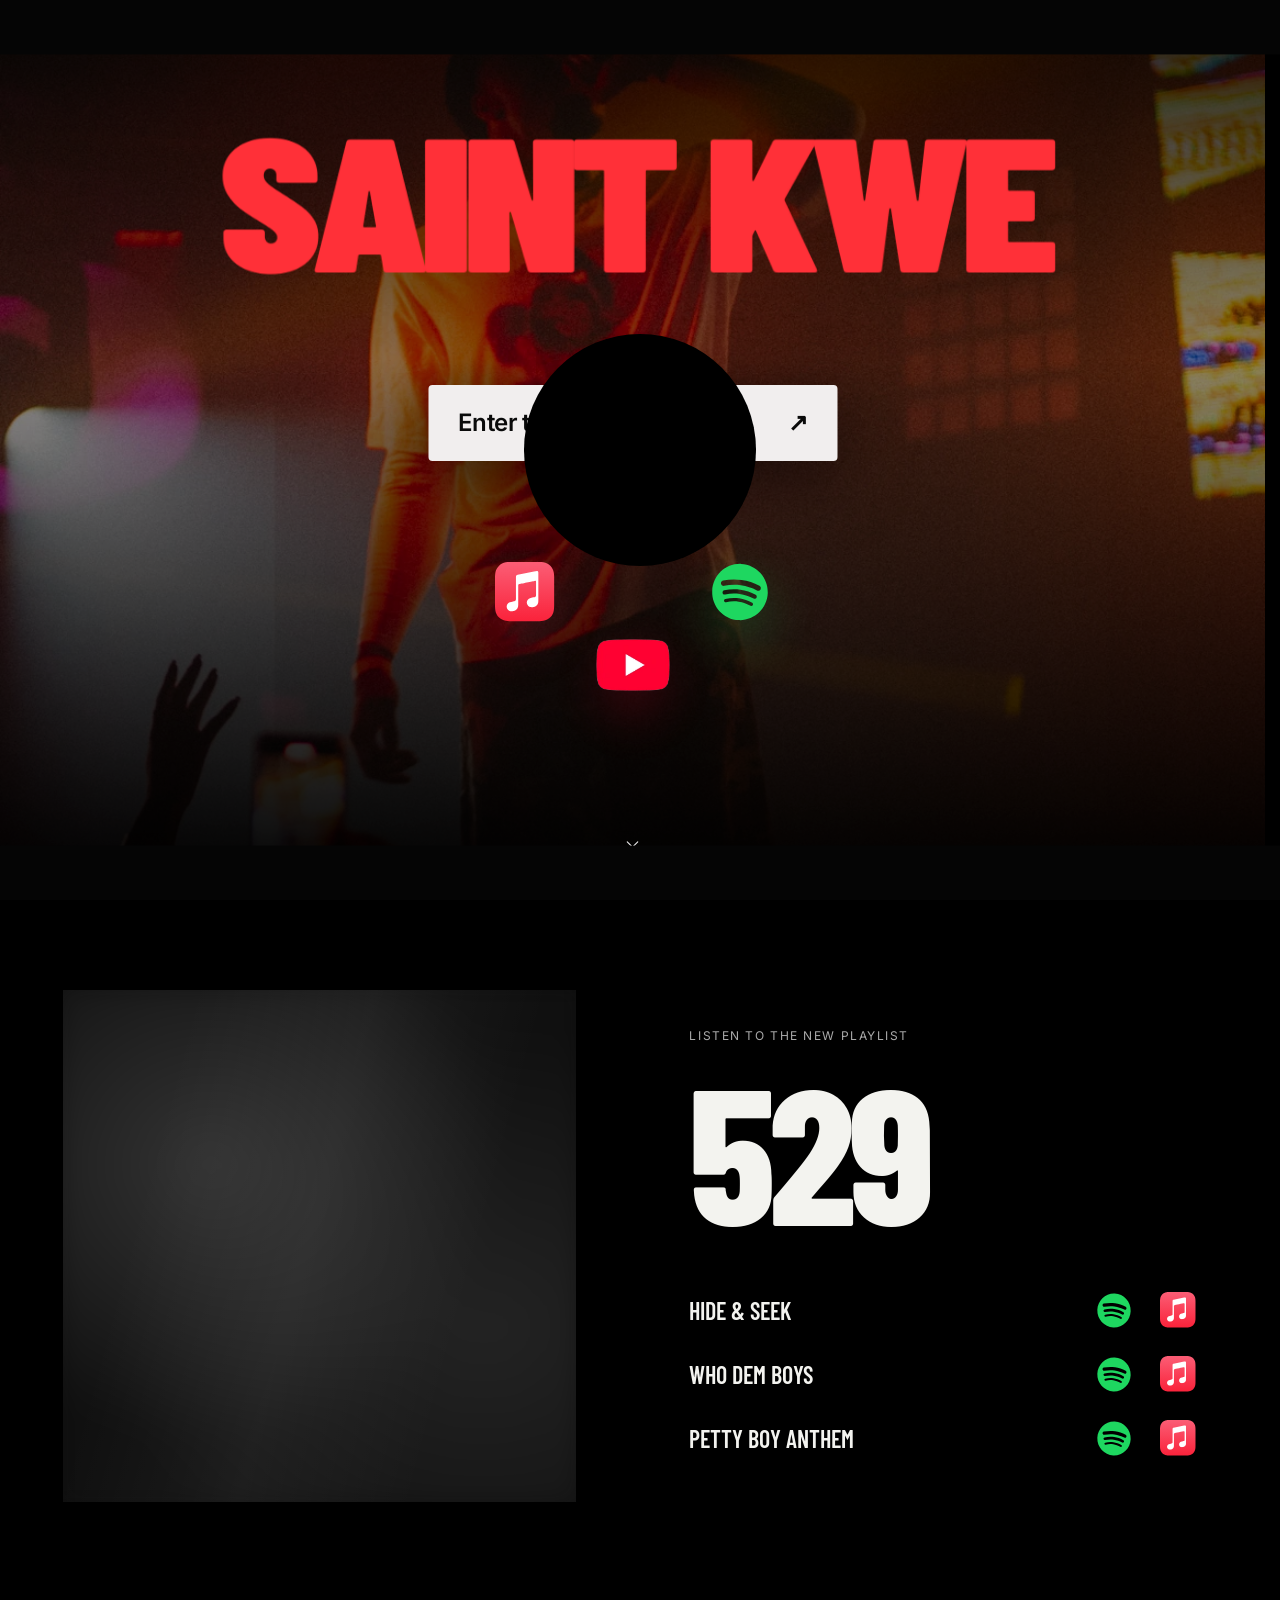
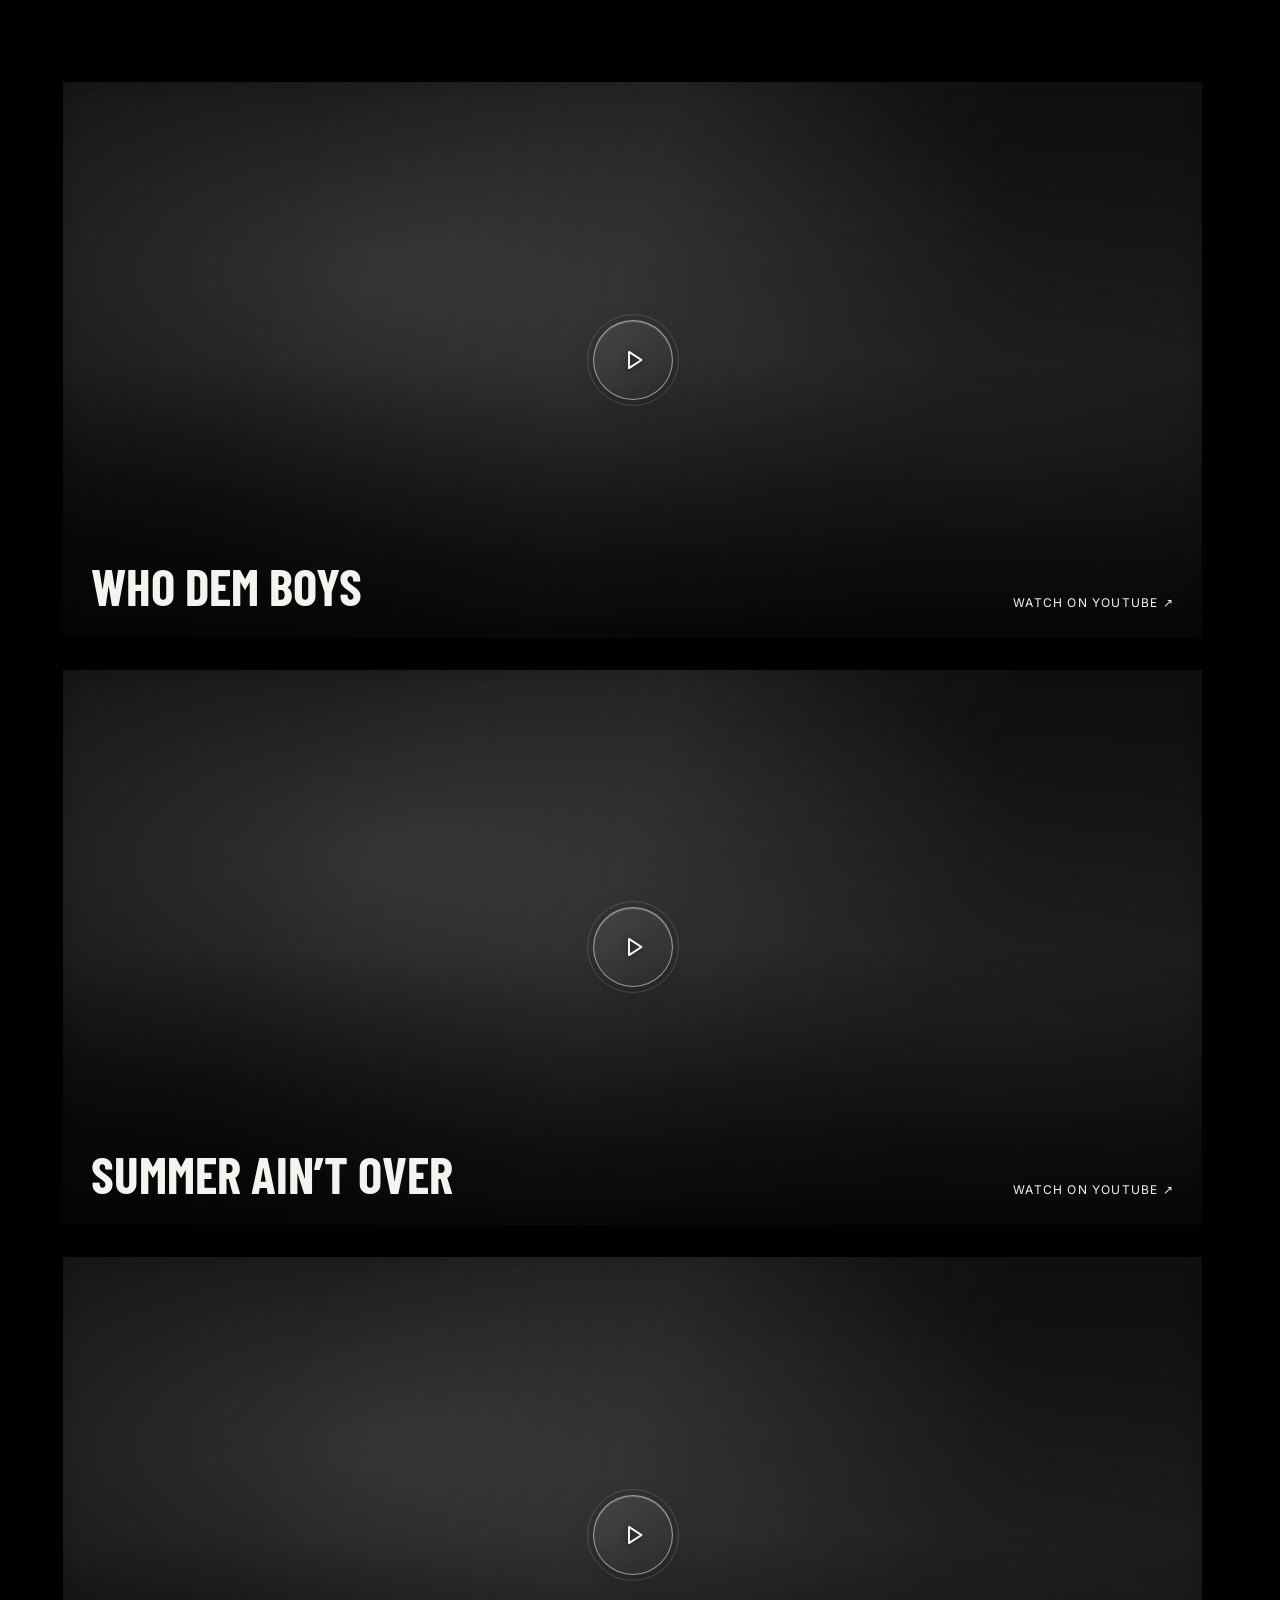
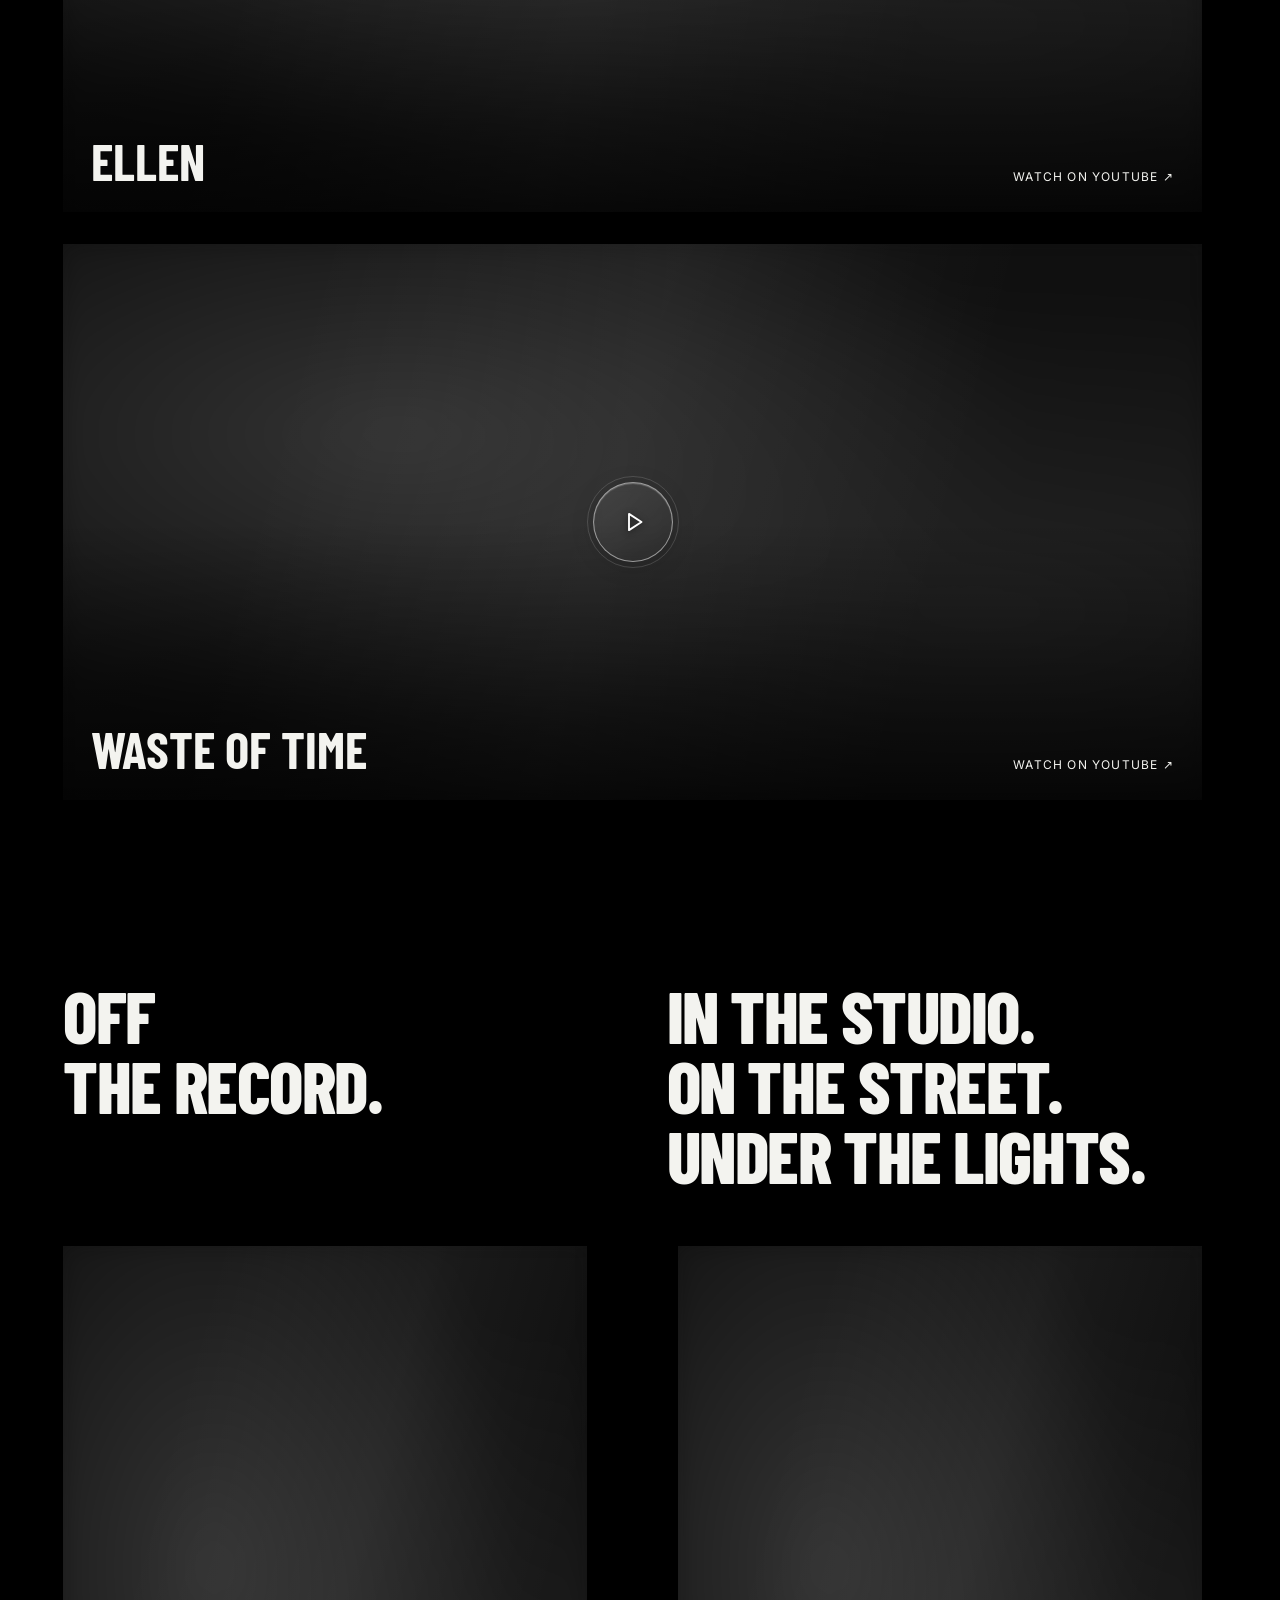
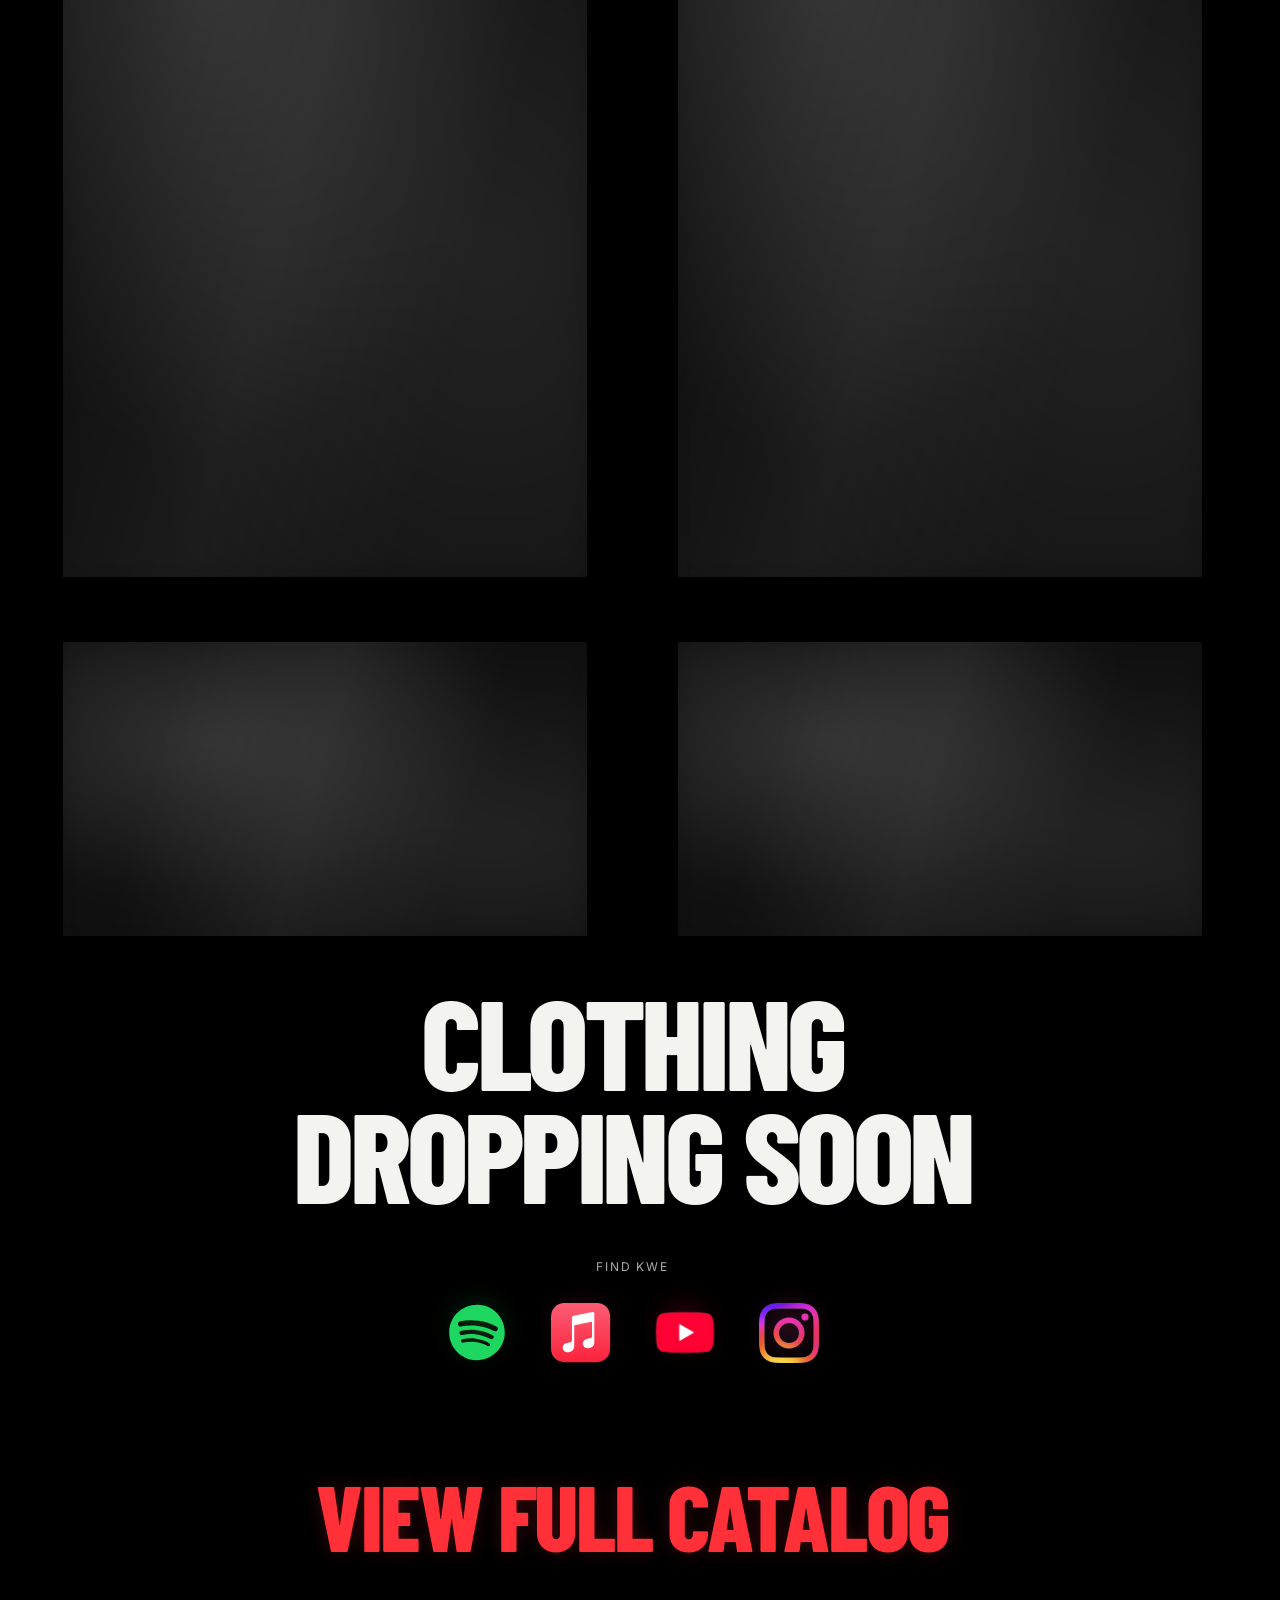
==== demo-v3/index.html @ 11dfda46 "Make opening outline draw the main effect" ====
<!doctype html>
<html lang="en" class="mock-settled"><head><base href="/"><meta name="robots" content="noindex,nofollow"><meta charset="utf-8"><meta name="viewport" content="width=device-width,initial-scale=1"><title>SAINT KWE</title><meta name="description" content="Music, visuals and photographs from Saint Kwe. Listen to 529 and watch WHO DEM BOYS."><meta name="theme-color" content="#000000"><link rel="icon" href="data:image/svg+xml,%3Csvg xmlns='http://www.w3.org/2000/svg' viewBox='0 0 32 32'%3E%3Crect width='32' height='32' fill='black'/%3E%3Cpath d='M7 5h5v9l9-9h7L17 16l11 11h-7l-9-9v9H7z' fill='white'/%3E%3C/svg%3E"><script src="app.js?v=optimized-20260921" defer></script>

<script src="/demo-v3/route-transition.js?v=playback-v3-20260922"></script><script src="media-loading.js?v=ahead-of-scroll-20260924" defer></script><noscript><style>img[data-src]{display:none}</style></noscript><link rel="stylesheet" href="index.bundle.css?v=outline-draw-20260924"><link rel="stylesheet" href="fonts.css"></head>
<body data-front="3"><script src="/demo-v3/intro-selected.js?v=outline-draw-20260924"></script><a class="skip" href="#main">Skip to content</a>

<main id="main">
<section class="hero" aria-labelledby="artist"><div class="front-visual" aria-hidden="true"><img src="assets/optimized/hero-dsc08252.webp" alt="" width="1152" height="2048" srcset="assets/optimized/hero-640.webp 640w, assets/optimized/hero-dsc08252.webp 1152w" sizes="100vw" decoding="async"></div><div class="wordmark-stage"><h1 id="artist">SAINT KWE</h1><button class="wordmark-motion" type="button" hidden>Pause motion</button><a class="wordmark-scroll" href="#listen">SCROLL TO LISTEN <span aria-hidden="true">↓</span></a></div><div class="hero-grid" id="listen" role="region" aria-label="Listen on these platforms" tabindex="-1"><div class="hero-copy"><div class="platform-group"><div class="platform-links"><a class="platform-link" href="https://music.apple.com/au/album/529/6788612666" aria-label="Apple Music" title="Apple Music" style="--link-order:0"><span class="platform-art"><img src="assets/apple-music-color.svg" alt="" width="32" height="32"></span></a><a class="platform-link" href="https://open.spotify.com/album/1tXWlbsSiI3O5Lf4TgTcnV" aria-label="Spotify" title="Spotify" style="--link-order:1"><span class="platform-art"><img src="assets/spotify-color.svg" alt="" width="32" height="32"></span></a><a class="platform-link" href="https://www.youtube.com/@saintkwe/videos" aria-label="YouTube" title="YouTube" style="--link-order:2"><span class="platform-art"><img src="assets/optimized/youtube-color.webp" alt="" width="32" height="32"></span></a></div></div><a class="flight-launch" href="/demo-v3/flight.html?launch=1">Enter the KWE experience <span aria-hidden="true">↗</span></a><a class="scroll-cue scroll-cue-clean" href="#music" aria-label="Scroll down to music"><svg viewBox="0 0 24 24" fill="none" stroke="currentColor" stroke-width="1.25" stroke-linecap="round" stroke-linejoin="round" aria-hidden="true"><path d="m6 9 6 6 6-6"/></svg><svg viewBox="0 0 24 24" fill="none" stroke="currentColor" stroke-width="1.25" stroke-linecap="round" stroke-linejoin="round" aria-hidden="true"><path d="m6 9 6 6 6-6"/></svg></a></div><figure class="hero-portrait"><span class="media-frame"><img data-src="assets/optimized/hero-1280.webp" data-srcset="assets/optimized/hero-640.webp 640w, assets/optimized/hero-1280.webp 1280w" sizes="(max-width:600px) 90vw, 55vw" width="1280" height="1280" alt="Black-and-white profile portrait of Kwe wearing a cap"><noscript><img src="assets/optimized/hero-1280.webp" srcset="assets/optimized/hero-640.webp 640w, assets/optimized/hero-1280.webp 1280w" sizes="(max-width:600px) 90vw, 55vw" width="1280" height="1280" alt="Black-and-white profile portrait of Kwe wearing a cap" loading="lazy"></noscript></span></figure></div></section>
<section class="music section" id="music" aria-labelledby="music-title"><div class="music-grid"><div class="cover"><span class="media-frame"><img data-src="assets/optimized/cover-1280.webp" data-srcset="assets/optimized/cover-640.webp 640w, assets/optimized/cover-1280.webp 1280w" sizes="(max-width:900px) 90vw, 40vw" width="1280" height="1280" alt="529 artwork"><noscript><img src="assets/optimized/cover-1280.webp" srcset="assets/optimized/cover-640.webp 640w, assets/optimized/cover-1280.webp 1280w" sizes="(max-width:900px) 90vw, 40vw" loading="lazy" width="1280" height="1280" alt="529 artwork"></noscript></span></div><div class="music-copy"><span class="section-tag">LISTEN TO THE NEW PLAYLIST</span><h2 id="music-title">529</h2><div class="release-list tracklist-preview"><div class="track-row"><h3>HIDE &amp; SEEK</h3><div class="track-platforms"><a href="https://open.spotify.com/track/2u8AzHIk5EDLsyPBJLO5Ro" aria-label="Listen to HIDE &amp; SEEK on Spotify" title="Spotify"><img src="assets/spotify-color.svg" alt="" width="36" height="36"></a><a href="https://music.apple.com/au/album/hide-seek/6788612666?i=6788612670&amp;uo=4" aria-label="Listen to HIDE &amp; SEEK on Apple Music" title="Apple Music"><img src="assets/apple-music-color.svg" alt="" width="36" height="36"></a></div></div><div class="track-row"><h3>WHO DEM BOYS</h3><div class="track-platforms"><a href="https://open.spotify.com/track/46uTkcO5Z2K8yxvIJ4USFM" aria-label="Listen to WHO DEM BOYS on Spotify" title="Spotify"><img src="assets/spotify-color.svg" alt="" width="36" height="36"></a><a href="https://music.apple.com/au/album/who-dem-boys/6788612666?i=6788612671&amp;uo=4" aria-label="Listen to WHO DEM BOYS on Apple Music" title="Apple Music"><img src="assets/apple-music-color.svg" alt="" width="36" height="36"></a></div></div><div class="track-row"><h3>PETTY BOY ANTHEM</h3><div class="track-platforms"><a href="https://open.spotify.com/track/5oD4jXRlHrx4iXZxvp73Er" aria-label="Listen to PETTY BOY ANTHEM on Spotify" title="Spotify"><img src="assets/spotify-color.svg" alt="" width="36" height="36"></a><a href="https://music.apple.com/au/album/petty-boy-anthem/6788612666?i=6788612673&amp;uo=4" aria-label="Listen to PETTY BOY ANTHEM on Apple Music" title="Apple Music"><img src="assets/apple-music-color.svg" alt="" width="36" height="36"></a></div></div></div></div></div></section>

<section class="section visuals" id="visuals" aria-label="Music videos"><a class="video-feature" href="https://www.youtube.com/watch?v=b9i6DAuP5qw" aria-label="Watch WHO DEM BOYS on YouTube"><span class="media-frame"><img data-src="assets/b9i6DAuP5qw-hd.jpg" width="1280" height="720" alt="WHO DEM BOYS music video thumbnail"><noscript><img src="assets/b9i6DAuP5qw-hd.jpg" width="1280" height="720" loading="lazy" alt="WHO DEM BOYS music video thumbnail"></noscript></span><span class="play-circle" aria-hidden="true"><svg viewBox="0 0 24 24" fill="none" aria-hidden="true"><path d="M8 5.5 18 12 8 18.5V5.5Z" stroke="currentColor" stroke-width="1.5" stroke-linejoin="round"/></svg></span><span class="video-caption"><strong>WHO DEM BOYS</strong><span>WATCH ON YOUTUBE ↗</span></span></a><a class="video-feature" style="margin-top:32px" href="https://www.youtube.com/watch?v=e_RMY3Msjro" aria-label="Watch SUMMER AIN’T OVER on YouTube"><span class="media-frame"><img data-src="assets/optimized/e_RMY3Msjro-hd.webp" width="1280" height="720" alt="SUMMER AIN’T OVER music video thumbnail"><noscript><img src="assets/optimized/e_RMY3Msjro-hd.webp" width="1280" height="720" loading="lazy" alt="SUMMER AIN’T OVER music video thumbnail"></noscript></span><span class="play-circle" aria-hidden="true"><svg viewBox="0 0 24 24" fill="none" aria-hidden="true"><path d="M8 5.5 18 12 8 18.5V5.5Z" stroke="currentColor" stroke-width="1.5" stroke-linejoin="round"/></svg></span><span class="video-caption"><strong>SUMMER AIN’T OVER</strong><span>WATCH ON YOUTUBE ↗</span></span></a><a class="video-feature" style="margin-top:32px" href="https://www.youtube.com/watch?v=nfWzHNK-rkg" aria-label="Watch ELLEN on YouTube"><span class="media-frame"><img data-src="assets/optimized/nfWzHNK-rkg-hd.webp" alt="ELLEN video thumbnail" width="1280" height="720"><noscript><img src="assets/optimized/nfWzHNK-rkg-hd.webp" alt="ELLEN video thumbnail" width="1280" height="720" loading="lazy"></noscript></span><span class="play-circle" aria-hidden="true"><svg viewBox="0 0 24 24" fill="none" aria-hidden="true"><path d="M8 5.5 18 12 8 18.5V5.5Z" stroke="currentColor" stroke-width="1.5" stroke-linejoin="round"/></svg></span><span class="video-caption"><strong>ELLEN</strong><span>WATCH ON YOUTUBE ↗</span></span></a><a class="video-feature" style="margin-top:32px" href="https://www.youtube.com/watch?v=I3dgDW-hsuA" aria-label="Watch WASTE OF TIME on YouTube"><span class="media-frame"><img data-src="assets/I3dgDW-hsuA-hd.jpg" alt="WASTE OF TIME video thumbnail" width="1280" height="720"><noscript><img src="assets/I3dgDW-hsuA-hd.jpg" alt="WASTE OF TIME video thumbnail" width="1280" height="720" loading="lazy"></noscript></span><span class="play-circle" aria-hidden="true"><svg viewBox="0 0 24 24" fill="none" aria-hidden="true"><path d="M8 5.5 18 12 8 18.5V5.5Z" stroke="currentColor" stroke-width="1.5" stroke-linejoin="round"/></svg></span><span class="video-caption"><strong>WASTE OF TIME</strong><span>WATCH ON YOUTUBE ↗</span></span></a></section>
<section class="section archive" id="archive" aria-labelledby="archive-title"><div class="archive-heading"><h2 id="archive-title">OFF<br>THE RECORD.</h2><p>In the studio.<br>On the street.<br>Under the lights.</p></div><div class="photo-grid">
<figure class="photo concert"><span class="media-frame"><img data-src="assets/concert-cultrd-131-1280.jpg" data-srcset="assets/optimized/concert-cultrd-131-640.webp 640w, assets/concert-cultrd-131-1280.jpg 1280w" sizes="(max-width:360px) 90vw, 44vw" width="1186" height="2110" alt="Close-up of Kwe singing beneath red and orange stage lights" style="aspect-ratio:auto 1186 / 2110;height:auto"><noscript><img src="assets/concert-cultrd-131-1280.jpg" srcset="assets/optimized/concert-cultrd-131-640.webp 640w, assets/concert-cultrd-131-1280.jpg 1280w" sizes="(max-width:360px) 90vw, 44vw" width="1186" height="2110" loading="lazy" alt="Close-up of Kwe singing beneath red and orange stage lights" style="aspect-ratio:auto 1186 / 2110;height:auto"></noscript></span></figure>
<figure class="photo concert"><span class="media-frame"><img data-src="assets/concert-cultrd-117-1280.jpg" data-srcset="assets/optimized/concert-cultrd-117-640.webp 640w, assets/concert-cultrd-117-1280.jpg 1280w" sizes="(max-width:360px) 90vw, 44vw" width="1186" height="2110" alt="Kwe performing beneath an orange spotlight" style="aspect-ratio:auto 1186 / 2110;height:auto"><noscript><img src="assets/concert-cultrd-117-1280.jpg" srcset="assets/optimized/concert-cultrd-117-640.webp 640w, assets/concert-cultrd-117-1280.jpg 1280w" sizes="(max-width:360px) 90vw, 44vw" width="1186" height="2110" loading="lazy" alt="Kwe performing beneath an orange spotlight" style="aspect-ratio:auto 1186 / 2110;height:auto"></noscript></span></figure>


<figure class="photo concert"><span class="media-frame"><img data-src="assets/optimized/concert-cultrd-125-1280.webp" data-srcset="assets/optimized/concert-cultrd-125-640.webp 640w, assets/optimized/concert-cultrd-125-1280.webp 1280w, assets/optimized/concert-cultrd-125-full.webp 2110w" sizes="(max-width:360px) 90vw, 44vw" width="1280" height="719" alt="Wide concert stage illuminated by orange lights" style="aspect-ratio:auto 1280 / 719;height:auto"><noscript><img src="assets/optimized/concert-cultrd-125-1280.webp" srcset="assets/optimized/concert-cultrd-125-640.webp 640w, assets/optimized/concert-cultrd-125-1280.webp 1280w, assets/optimized/concert-cultrd-125-full.webp 2110w" sizes="(max-width:360px) 90vw, 44vw" width="1280" height="719" loading="lazy" alt="Wide concert stage illuminated by orange lights" style="aspect-ratio:auto 1280 / 719;height:auto"></noscript></span></figure>
<figure class="photo concert"><span class="media-frame"><img data-src="assets/optimized/concert-cultrd-121-1280.webp" data-srcset="assets/optimized/concert-cultrd-121-640.webp 640w, assets/optimized/concert-cultrd-121-1280.webp 1280w, assets/optimized/concert-cultrd-121-full.webp 2110w" sizes="(max-width:360px) 90vw, 44vw" width="1280" height="719" alt="Wide view of the performers and crowd beneath concert lights" style="aspect-ratio:auto 1280 / 719;height:auto"><noscript><img src="assets/optimized/concert-cultrd-121-1280.webp" srcset="assets/optimized/concert-cultrd-121-640.webp 640w, assets/optimized/concert-cultrd-121-1280.webp 1280w, assets/optimized/concert-cultrd-121-full.webp 2110w" sizes="(max-width:360px) 90vw, 44vw" width="1280" height="719" loading="lazy" alt="Wide view of the performers and crowd beneath concert lights" style="aspect-ratio:auto 1280 / 719;height:auto"></noscript></span></figure></div></section>


<section class="contact section" id="contact" aria-labelledby="contact-title"><h2 id="contact-title" style="font-size:clamp(2.5rem,10vw,10rem)">CLOTHING<br><em>DROPPING SOON</em></h2><div class="contact-bottom"><div class="platform-group"><p class="platform-label">FIND KWE</p><div class="platform-links"><a class="platform-link" href="https://open.spotify.com/album/1tXWlbsSiI3O5Lf4TgTcnV" aria-label="Spotify" title="Spotify" style="--link-order:0"><img src="assets/spotify-color.svg" alt="" width="32" height="32"></a><a class="platform-link" href="https://music.apple.com/au/album/529/6788612666" aria-label="Apple Music" title="Apple Music" style="--link-order:1"><img src="assets/apple-music-color.svg" alt="" width="32" height="32"></a><a class="platform-link" href="https://www.youtube.com/@saintkwe/videos" aria-label="YouTube" title="YouTube" style="--link-order:2"><img src="assets/optimized/youtube-color.webp" alt="" width="32" height="32"></a><a class="platform-link" href="https://www.instagram.com/saintkwe/reels/" aria-label="Instagram" title="Instagram" style="--link-order:3"><img src="assets/optimized/instagram-color.webp" loading="eager" decoding="async" alt="" width="32" height="32"></a></div></div></div></section></main>
<footer class="catalog-footer"><a class="catalog-cta" href="catalog.html">VIEW FULL CATALOG</a></footer>

</body></html>
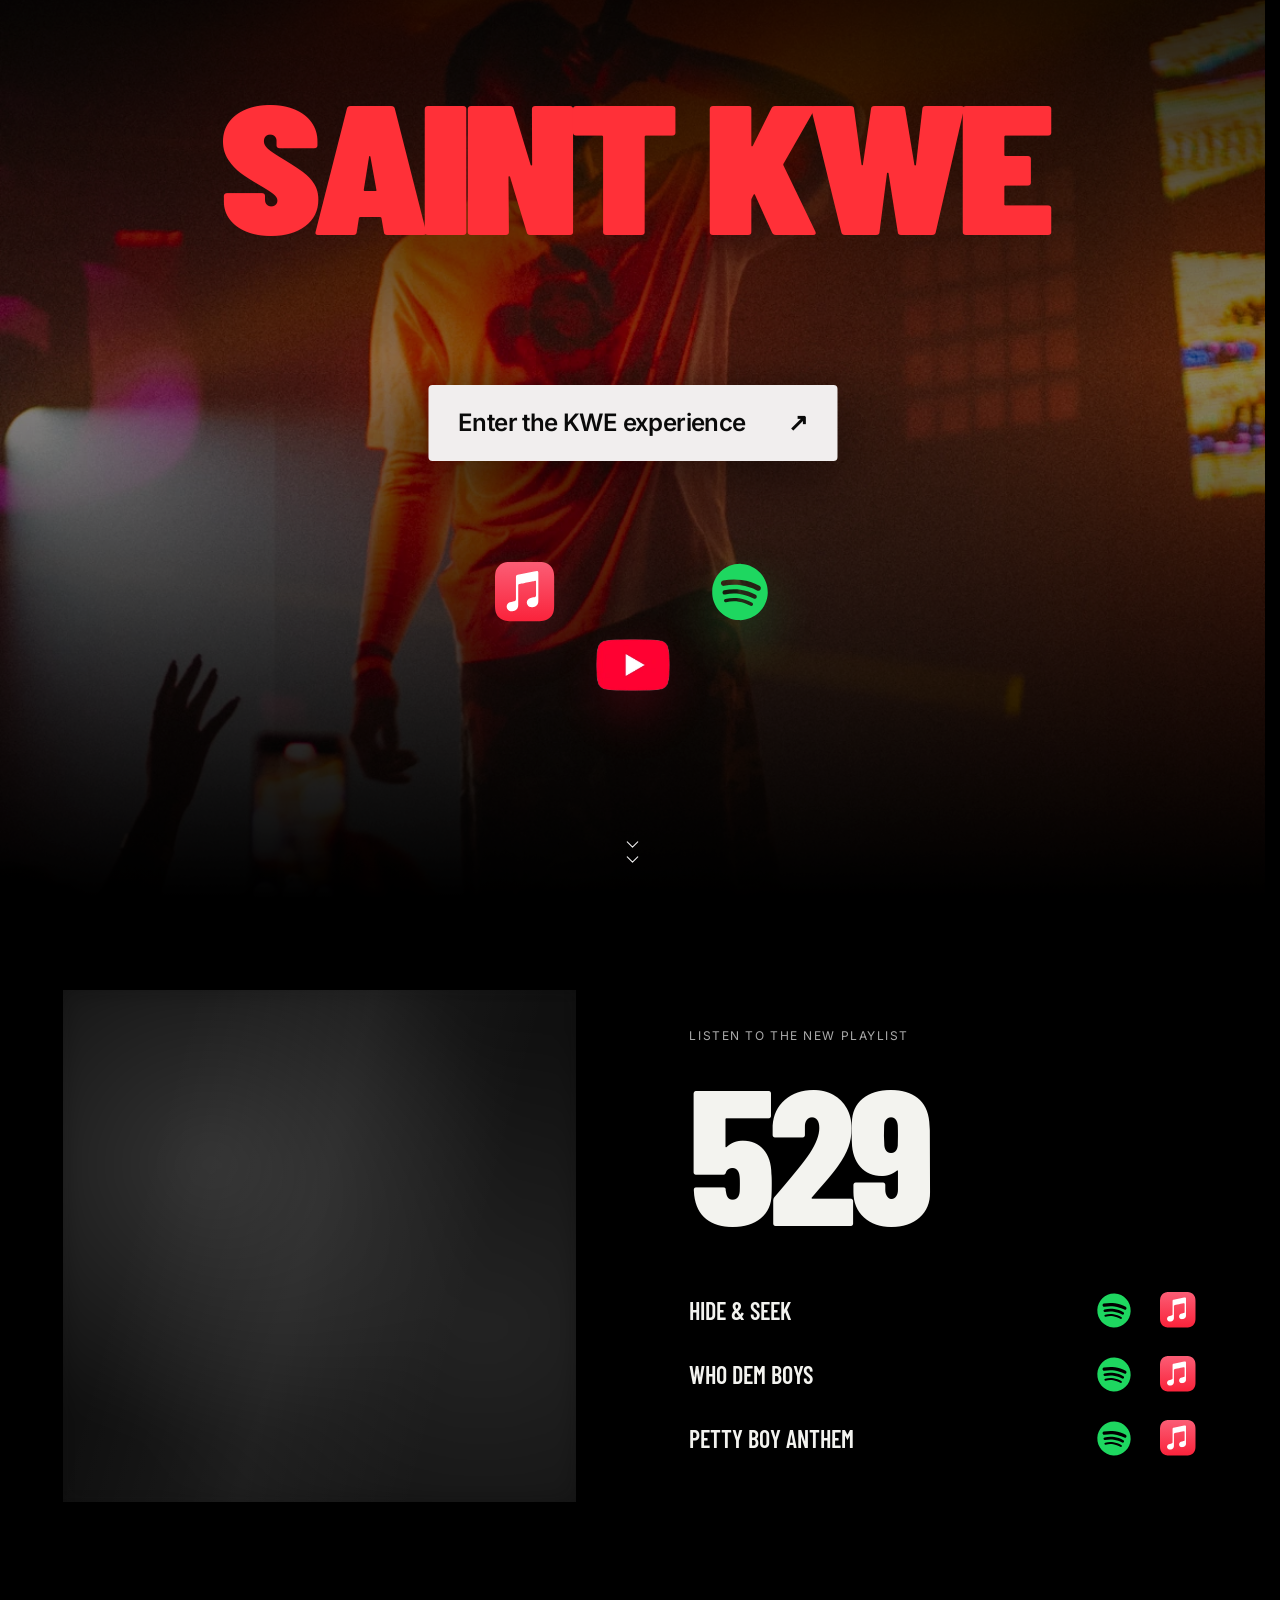
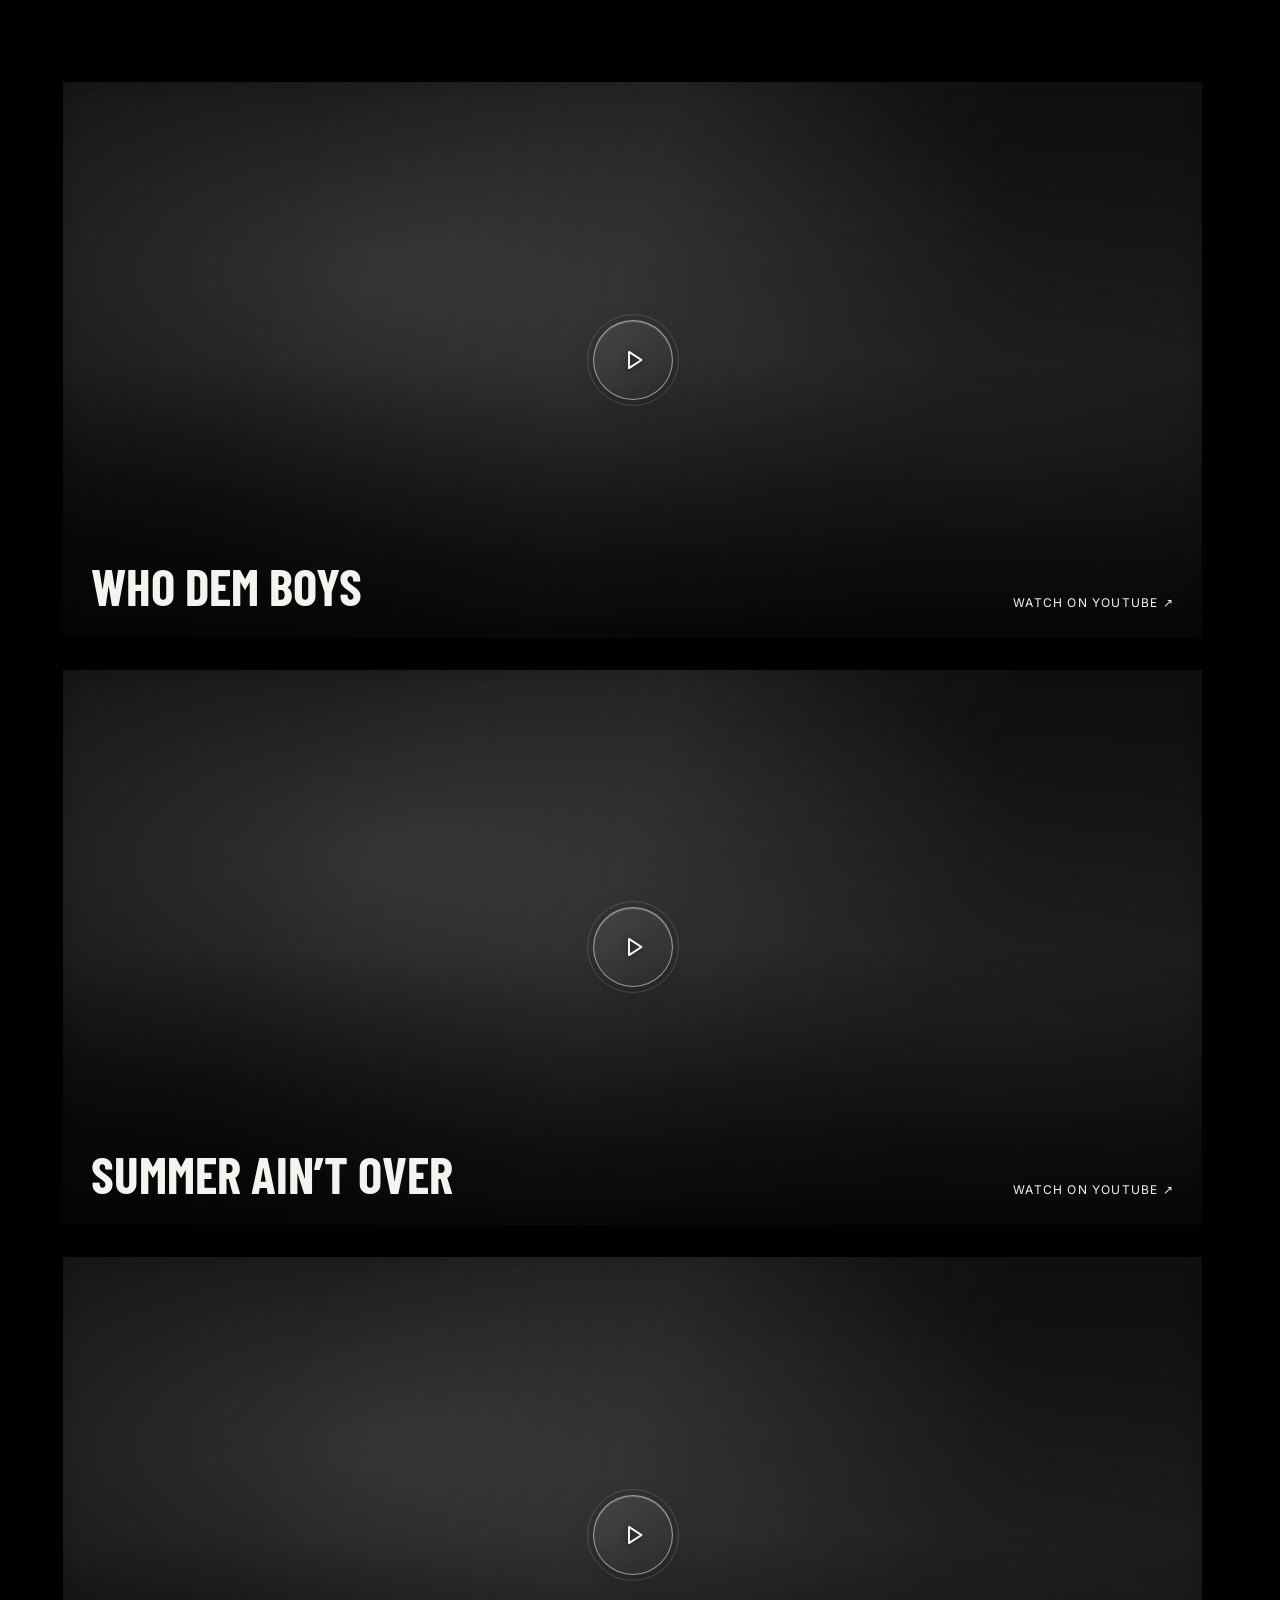
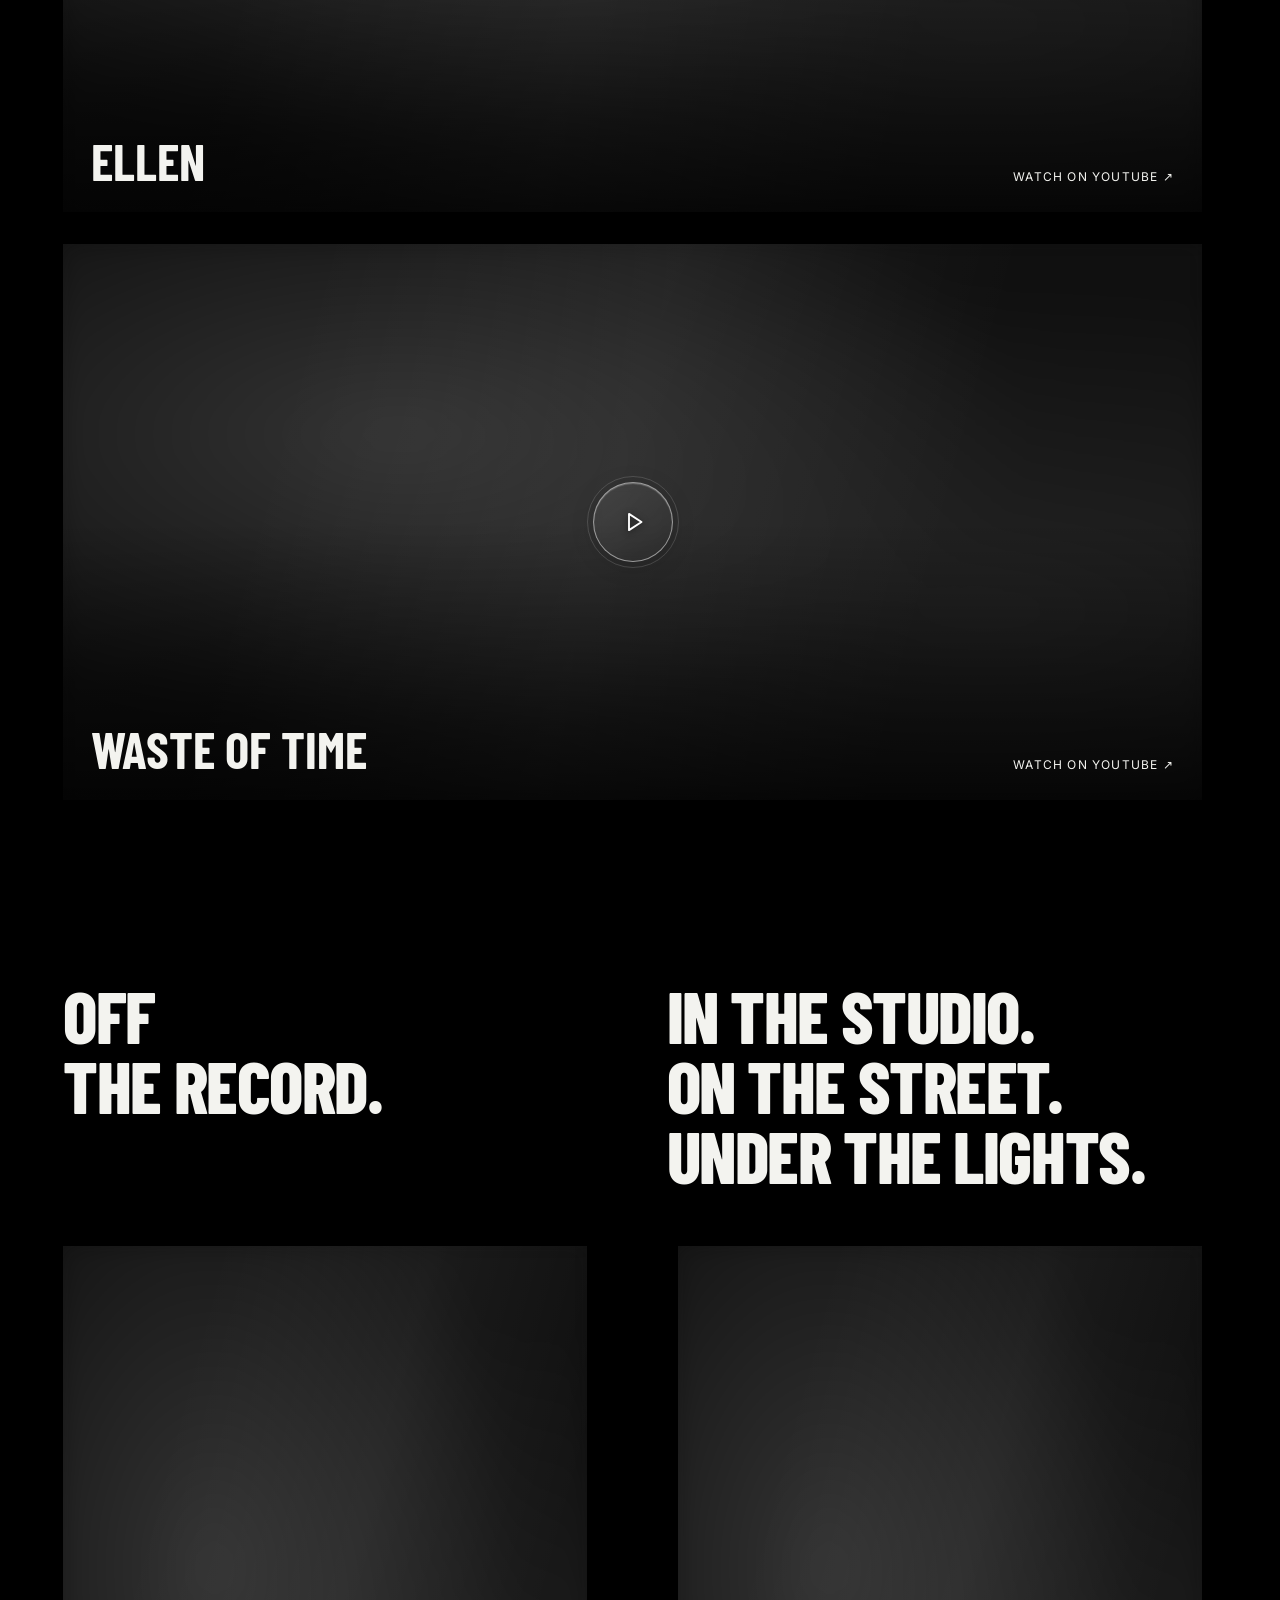
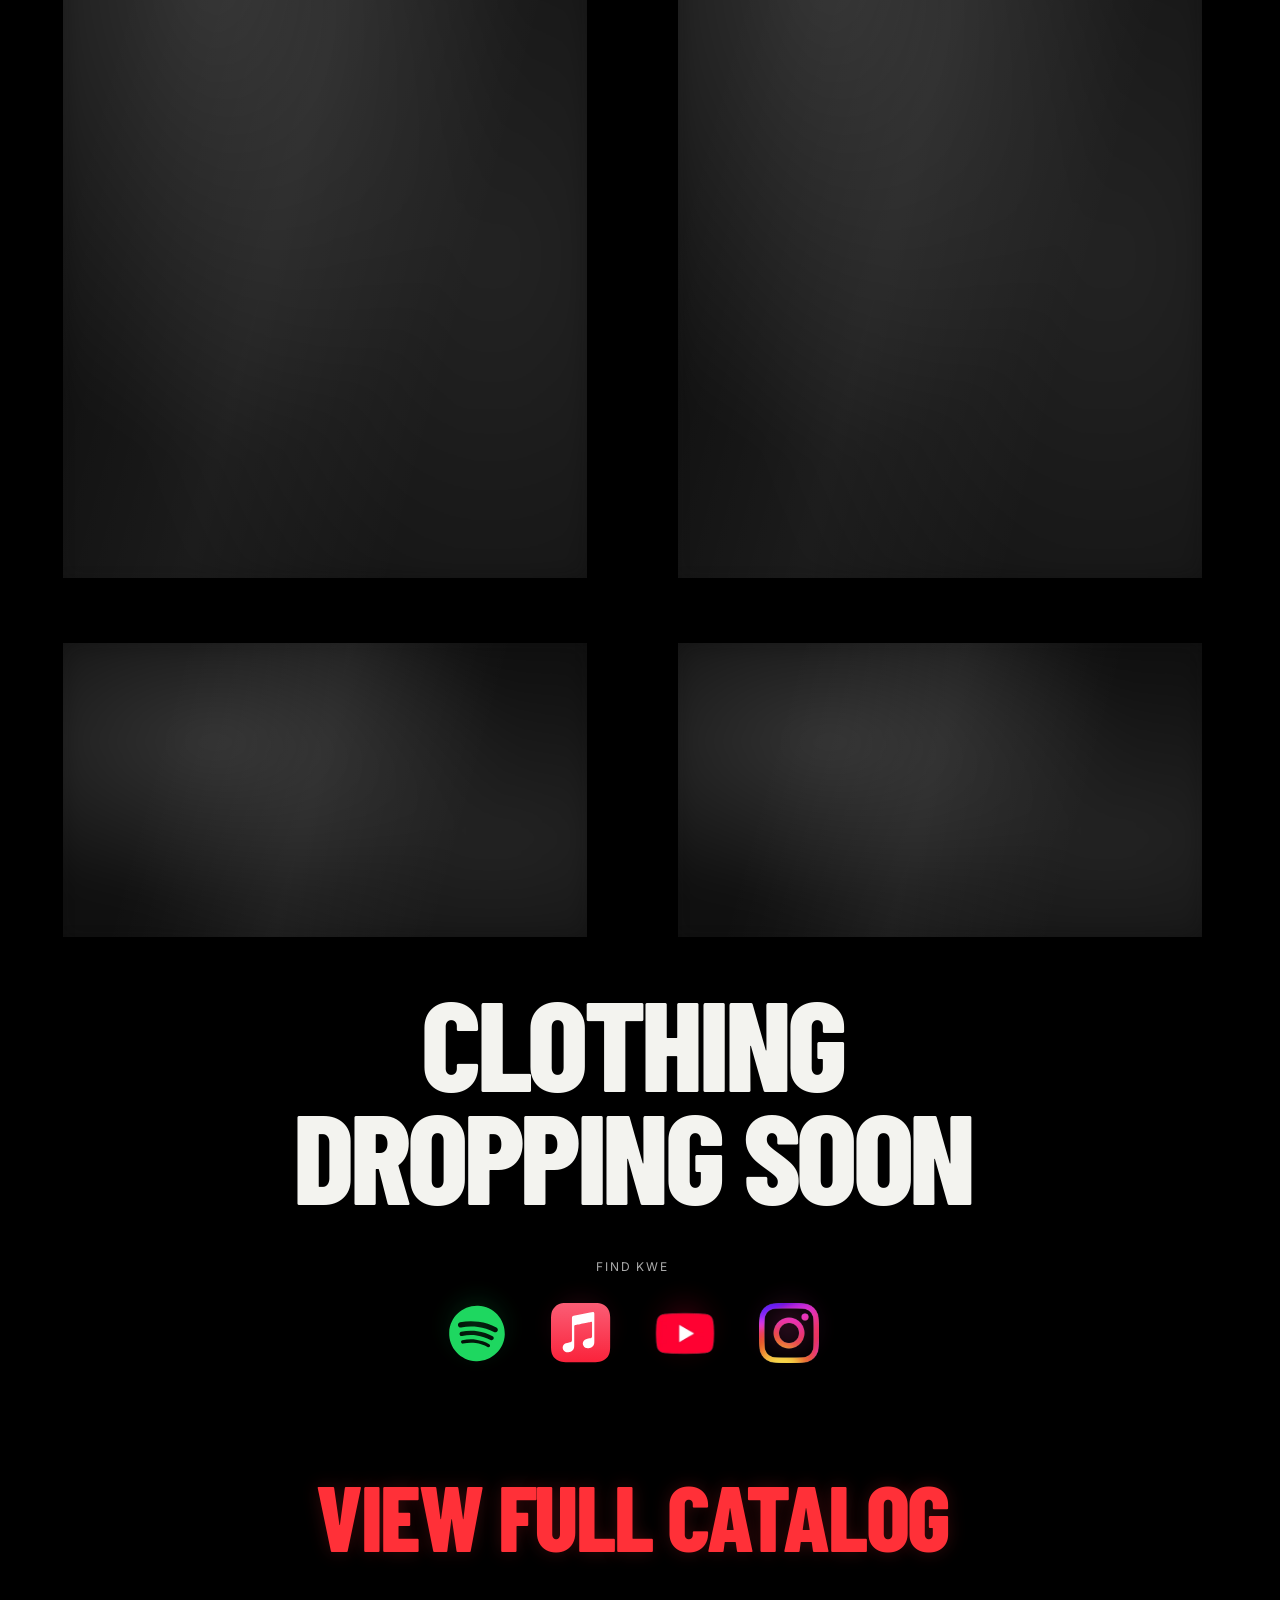
==== commit 80957cc1: "Join black outline draw with original intro wipe" ====
--- a/demo-v3/index.html
+++ b/demo-v3/index.html
@@ -1,8 +1,8 @@
 <!doctype html>
 <html lang="en" class="mock-settled"><head><base href="/"><meta name="robots" content="noindex,nofollow"><meta charset="utf-8"><meta name="viewport" content="width=device-width,initial-scale=1"><title>SAINT KWE</title><meta name="description" content="Music, visuals and photographs from Saint Kwe. Listen to 529 and watch WHO DEM BOYS."><meta name="theme-color" content="#000000"><link rel="icon" href="data:image/svg+xml,%3Csvg xmlns='http://www.w3.org/2000/svg' viewBox='0 0 32 32'%3E%3Crect width='32' height='32' fill='black'/%3E%3Cpath d='M7 5h5v9l9-9h7L17 16l11 11h-7l-9-9v9H7z' fill='white'/%3E%3C/svg%3E"><script src="app.js?v=optimized-20260921" defer></script>
 
-<script src="/demo-v3/route-transition.js?v=playback-v3-20260922"></script><script src="media-loading.js?v=ahead-of-scroll-20260924" defer></script><noscript><style>img[data-src]{display:none}</style></noscript><link rel="stylesheet" href="index.bundle.css?v=outline-draw-20260924"><link rel="stylesheet" href="fonts.css"></head>
-<body data-front="3"><script src="/demo-v3/intro-selected.js?v=outline-draw-20260924"></script><a class="skip" href="#main">Skip to content</a>
+<script src="/demo-v3/route-transition.js?v=playback-v3-20260922"></script><script src="media-loading.js?v=ahead-of-scroll-20260924" defer></script><noscript><style>img[data-src]{display:none}</style></noscript><link rel="stylesheet" href="index.bundle.css?v=black-outline-original-fill-20260924"><link rel="stylesheet" href="fonts.css"></head>
+<body data-front="3"><script src="/demo-v3/intro-selected.js?v=black-outline-original-fill-20260924"></script><a class="skip" href="#main">Skip to content</a>
 
 <main id="main">
 <section class="hero" aria-labelledby="artist"><div class="front-visual" aria-hidden="true"><img src="assets/optimized/hero-dsc08252.webp" alt="" width="1152" height="2048" srcset="assets/optimized/hero-640.webp 640w, assets/optimized/hero-dsc08252.webp 1152w" sizes="100vw" decoding="async"></div><div class="wordmark-stage"><h1 id="artist">SAINT KWE</h1><button class="wordmark-motion" type="button" hidden>Pause motion</button><a class="wordmark-scroll" href="#listen">SCROLL TO LISTEN <span aria-hidden="true">↓</span></a></div><div class="hero-grid" id="listen" role="region" aria-label="Listen on these platforms" tabindex="-1"><div class="hero-copy"><div class="platform-group"><div class="platform-links"><a class="platform-link" href="https://music.apple.com/au/album/529/6788612666" aria-label="Apple Music" title="Apple Music" style="--link-order:0"><span class="platform-art"><img src="assets/apple-music-color.svg" alt="" width="32" height="32"></span></a><a class="platform-link" href="https://open.spotify.com/album/1tXWlbsSiI3O5Lf4TgTcnV" aria-label="Spotify" title="Spotify" style="--link-order:1"><span class="platform-art"><img src="assets/spotify-color.svg" alt="" width="32" height="32"></span></a><a class="platform-link" href="https://www.youtube.com/@saintkwe/videos" aria-label="YouTube" title="YouTube" style="--link-order:2"><span class="platform-art"><img src="assets/optimized/youtube-color.webp" alt="" width="32" height="32"></span></a></div></div><a class="flight-launch" href="/demo-v3/flight.html?launch=1">Enter the KWE experience <span aria-hidden="true">↗</span></a><a class="scroll-cue scroll-cue-clean" href="#music" aria-label="Scroll down to music"><svg viewBox="0 0 24 24" fill="none" stroke="currentColor" stroke-width="1.25" stroke-linecap="round" stroke-linejoin="round" aria-hidden="true"><path d="m6 9 6 6 6-6"/></svg><svg viewBox="0 0 24 24" fill="none" stroke="currentColor" stroke-width="1.25" stroke-linecap="round" stroke-linejoin="round" aria-hidden="true"><path d="m6 9 6 6 6-6"/></svg></a></div><figure class="hero-portrait"><span class="media-frame"><img data-src="assets/optimized/hero-1280.webp" data-srcset="assets/optimized/hero-640.webp 640w, assets/optimized/hero-1280.webp 1280w" sizes="(max-width:600px) 90vw, 55vw" width="1280" height="1280" alt="Black-and-white profile portrait of Kwe wearing a cap"><noscript><img src="assets/optimized/hero-1280.webp" srcset="assets/optimized/hero-640.webp 640w, assets/optimized/hero-1280.webp 1280w" sizes="(max-width:600px) 90vw, 55vw" width="1280" height="1280" alt="Black-and-white profile portrait of Kwe wearing a cap" loading="lazy"></noscript></span></figure></div></section>
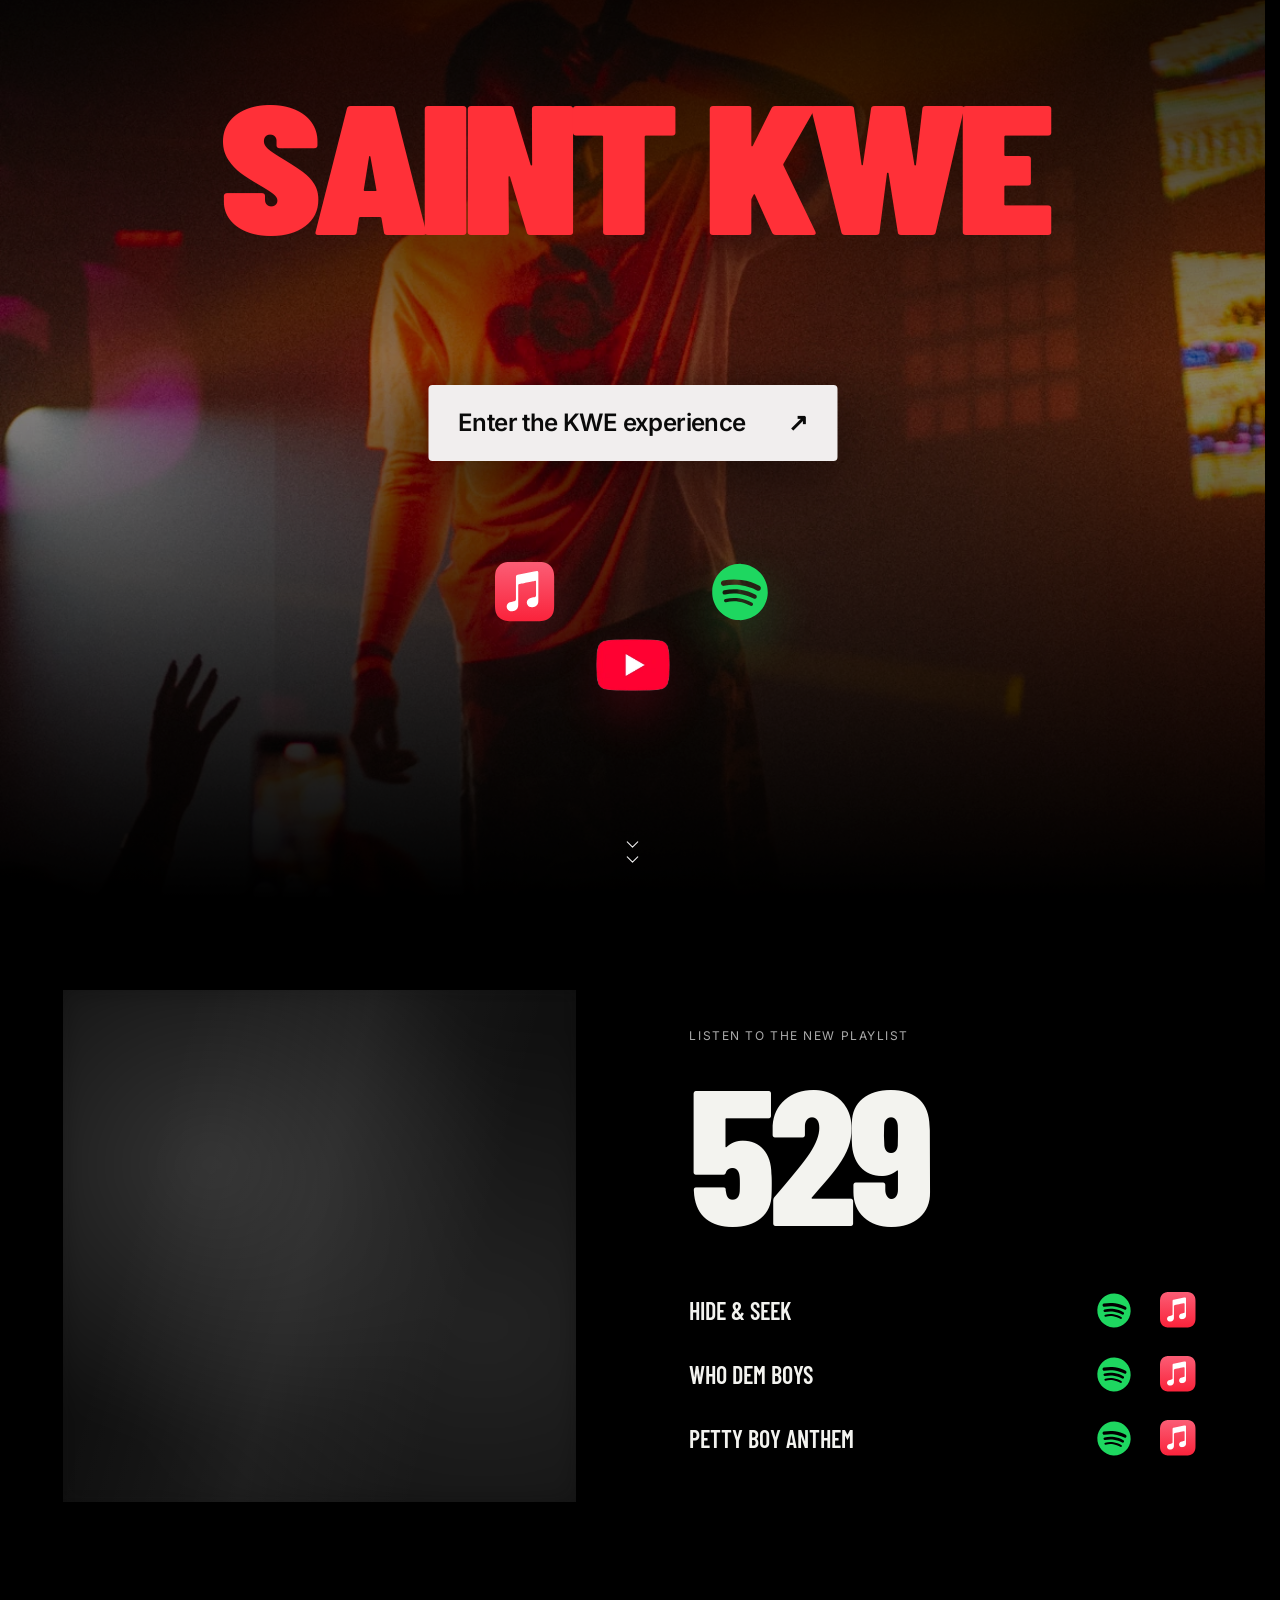
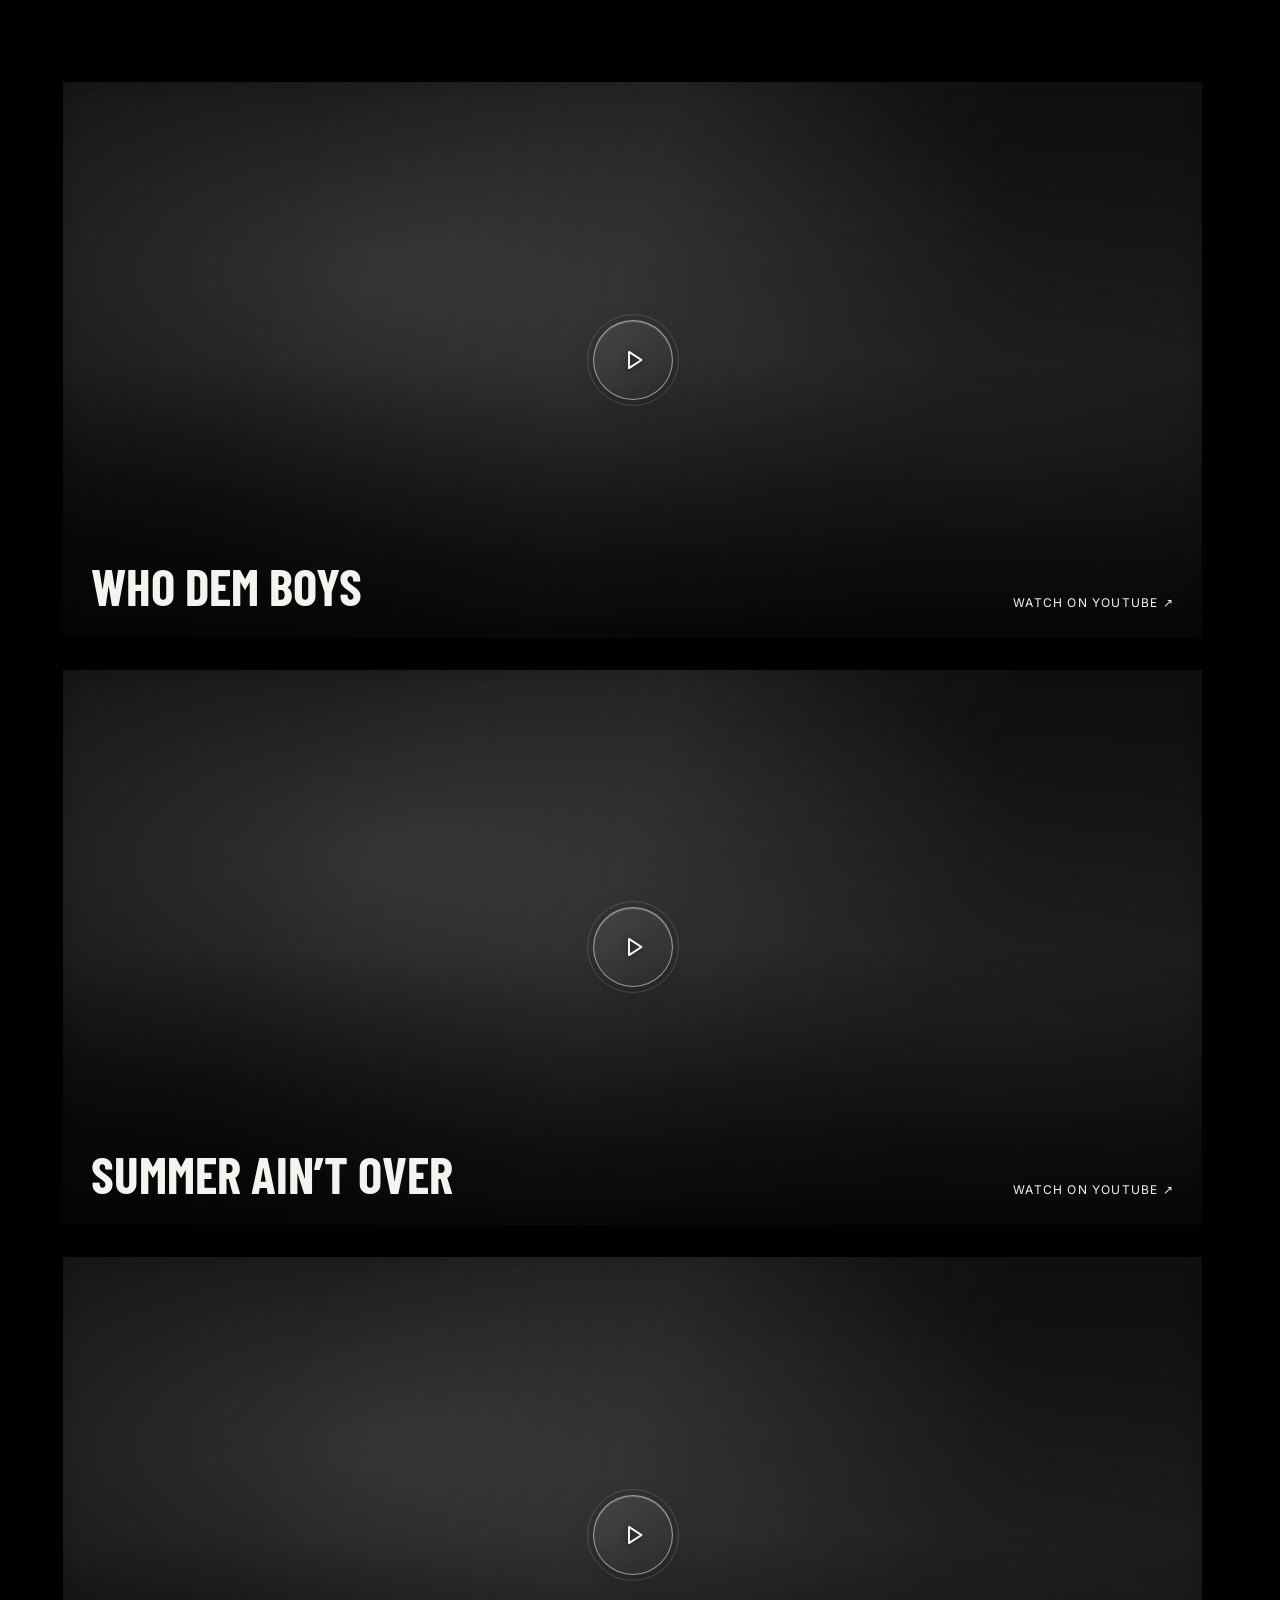
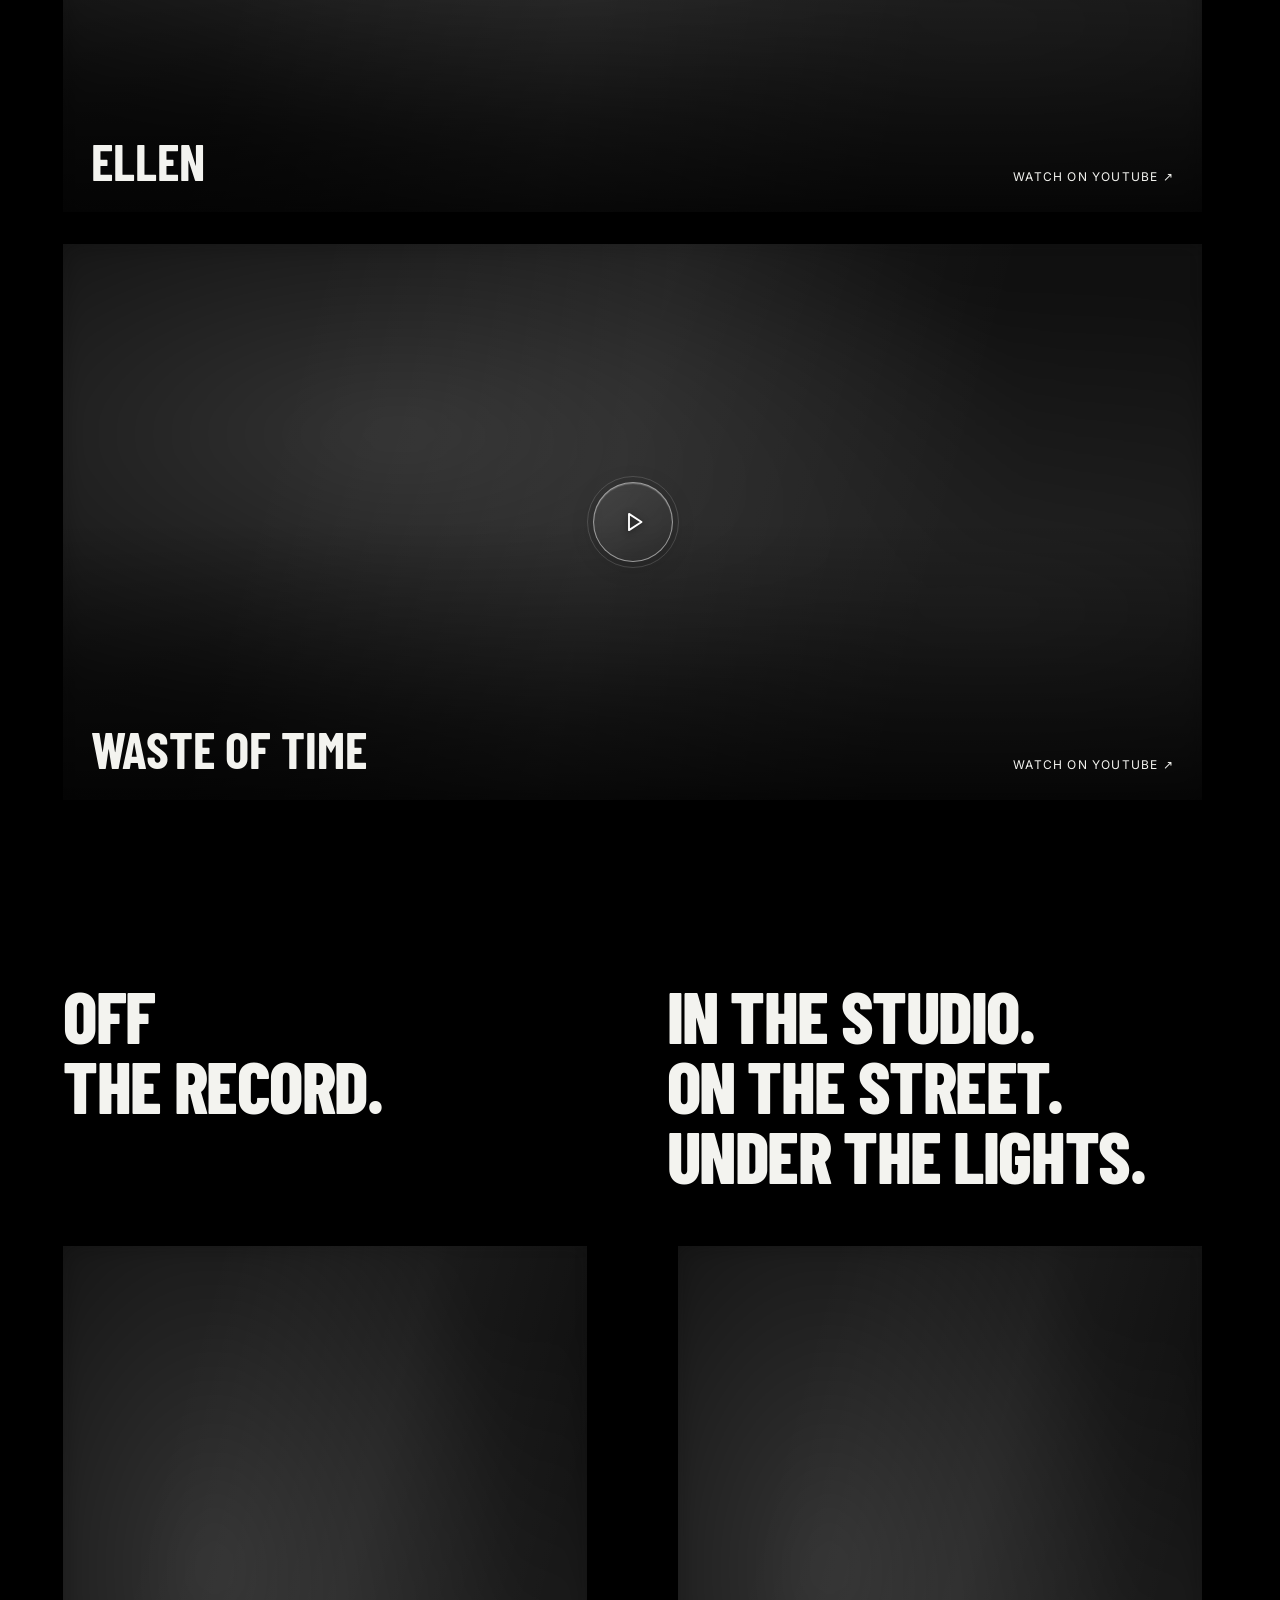
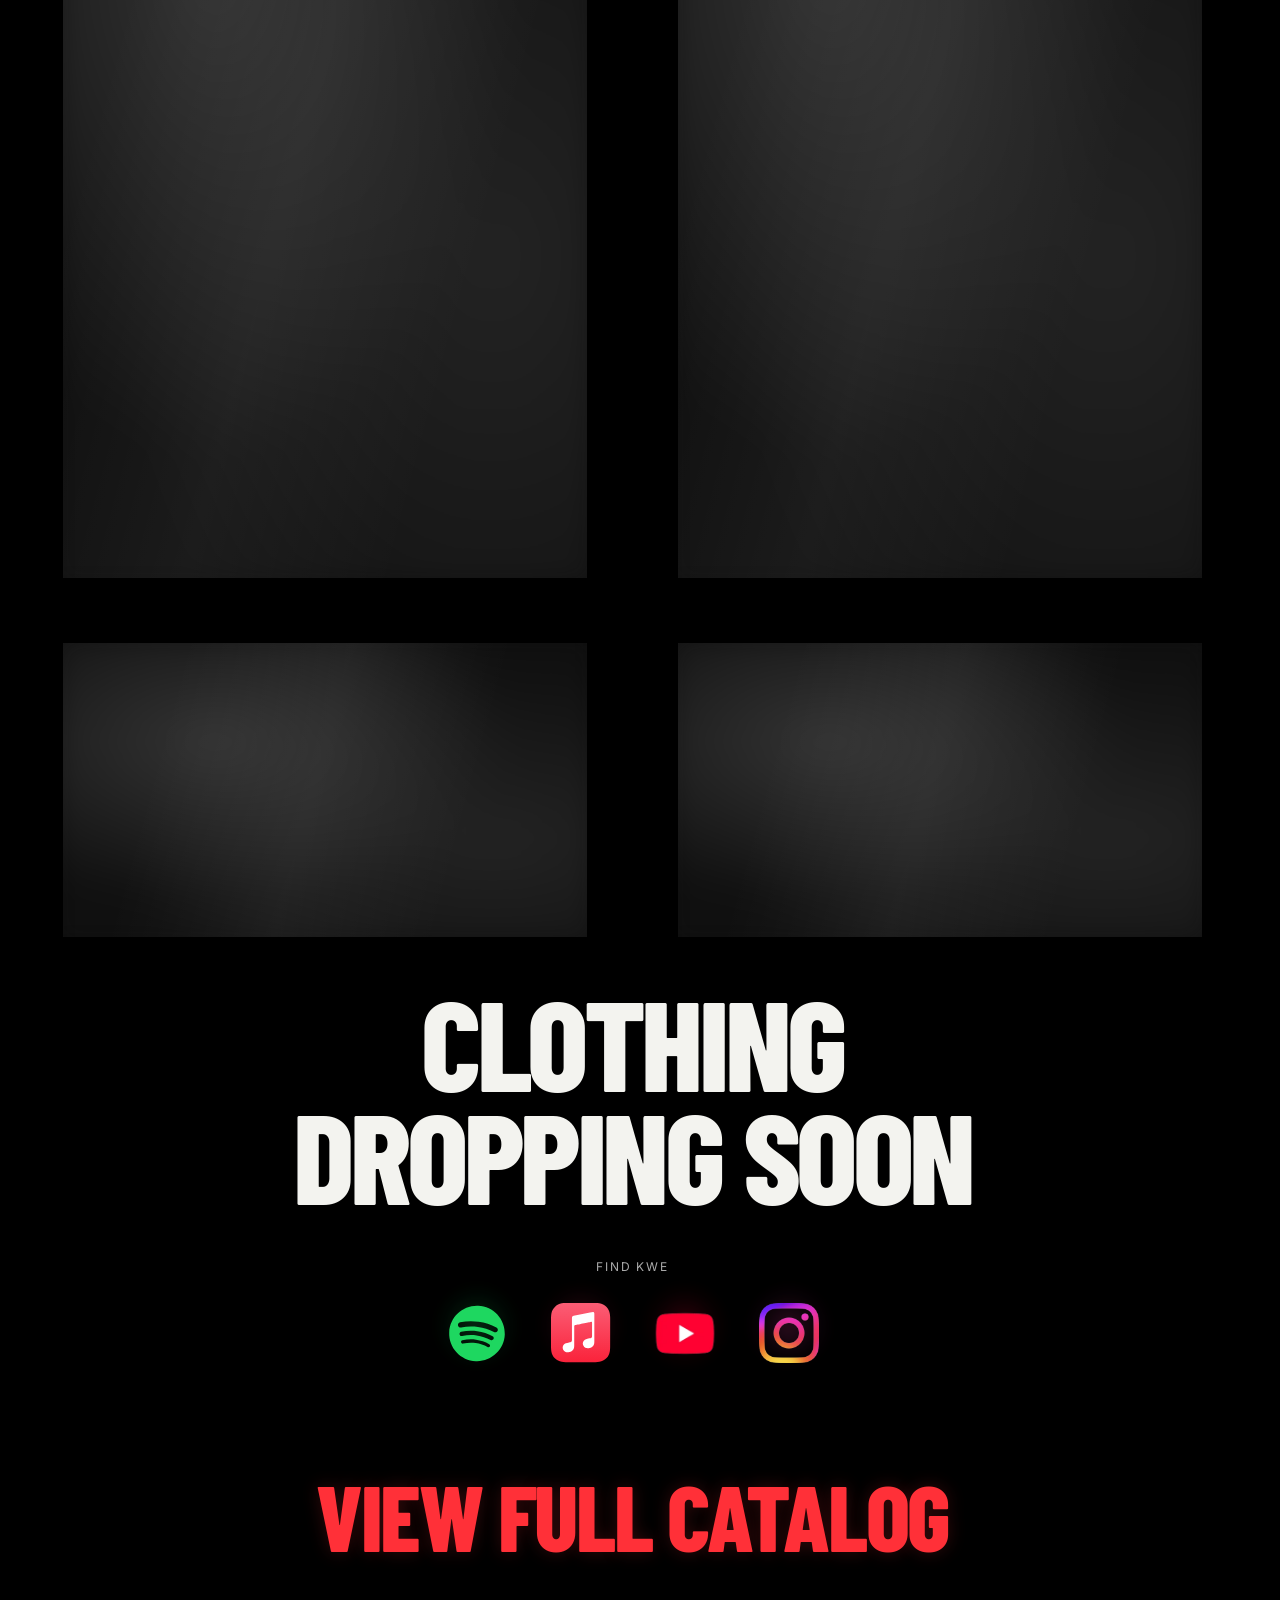
==== commit a2e1a56a: "Match original demo trace and quicken video reveal" ====
--- a/demo-v3/index.html
+++ b/demo-v3/index.html
@@ -1,8 +1,8 @@
 <!doctype html>
 <html lang="en" class="mock-settled"><head><base href="/"><meta name="robots" content="noindex,nofollow"><meta charset="utf-8"><meta name="viewport" content="width=device-width,initial-scale=1"><title>SAINT KWE</title><meta name="description" content="Music, visuals and photographs from Saint Kwe. Listen to 529 and watch WHO DEM BOYS."><meta name="theme-color" content="#000000"><link rel="icon" href="data:image/svg+xml,%3Csvg xmlns='http://www.w3.org/2000/svg' viewBox='0 0 32 32'%3E%3Crect width='32' height='32' fill='black'/%3E%3Cpath d='M7 5h5v9l9-9h7L17 16l11 11h-7l-9-9v9H7z' fill='white'/%3E%3C/svg%3E"><script src="app.js?v=optimized-20260921" defer></script>
 
-<script src="/demo-v3/route-transition.js?v=playback-v3-20260922"></script><script src="media-loading.js?v=ahead-of-scroll-20260924" defer></script><noscript><style>img[data-src]{display:none}</style></noscript><link rel="stylesheet" href="index.bundle.css?v=black-outline-original-fill-20260924"><link rel="stylesheet" href="fonts.css"></head>
-<body data-front="3"><script src="/demo-v3/intro-selected.js?v=black-outline-original-fill-20260924"></script><a class="skip" href="#main">Skip to content</a>
+<script src="/demo-v3/route-transition.js?v=playback-v3-20260922"></script><script src="media-loading.js?v=ahead-of-scroll-20260924" defer></script><noscript><style>img[data-src]{display:none}</style></noscript><link rel="stylesheet" href="index.bundle.css?v=first-demo-trace-20260924"><link rel="stylesheet" href="fonts.css"></head>
+<body data-front="3"><script src="/demo-v3/intro-selected.js?v=first-demo-trace-20260924"></script><a class="skip" href="#main">Skip to content</a>
 
 <main id="main">
 <section class="hero" aria-labelledby="artist"><div class="front-visual" aria-hidden="true"><img src="assets/optimized/hero-dsc08252.webp" alt="" width="1152" height="2048" srcset="assets/optimized/hero-640.webp 640w, assets/optimized/hero-dsc08252.webp 1152w" sizes="100vw" decoding="async"></div><div class="wordmark-stage"><h1 id="artist">SAINT KWE</h1><button class="wordmark-motion" type="button" hidden>Pause motion</button><a class="wordmark-scroll" href="#listen">SCROLL TO LISTEN <span aria-hidden="true">↓</span></a></div><div class="hero-grid" id="listen" role="region" aria-label="Listen on these platforms" tabindex="-1"><div class="hero-copy"><div class="platform-group"><div class="platform-links"><a class="platform-link" href="https://music.apple.com/au/album/529/6788612666" aria-label="Apple Music" title="Apple Music" style="--link-order:0"><span class="platform-art"><img src="assets/apple-music-color.svg" alt="" width="32" height="32"></span></a><a class="platform-link" href="https://open.spotify.com/album/1tXWlbsSiI3O5Lf4TgTcnV" aria-label="Spotify" title="Spotify" style="--link-order:1"><span class="platform-art"><img src="assets/spotify-color.svg" alt="" width="32" height="32"></span></a><a class="platform-link" href="https://www.youtube.com/@saintkwe/videos" aria-label="YouTube" title="YouTube" style="--link-order:2"><span class="platform-art"><img src="assets/optimized/youtube-color.webp" alt="" width="32" height="32"></span></a></div></div><a class="flight-launch" href="/demo-v3/flight.html?launch=1">Enter the KWE experience <span aria-hidden="true">↗</span></a><a class="scroll-cue scroll-cue-clean" href="#music" aria-label="Scroll down to music"><svg viewBox="0 0 24 24" fill="none" stroke="currentColor" stroke-width="1.25" stroke-linecap="round" stroke-linejoin="round" aria-hidden="true"><path d="m6 9 6 6 6-6"/></svg><svg viewBox="0 0 24 24" fill="none" stroke="currentColor" stroke-width="1.25" stroke-linecap="round" stroke-linejoin="round" aria-hidden="true"><path d="m6 9 6 6 6-6"/></svg></a></div><figure class="hero-portrait"><span class="media-frame"><img data-src="assets/optimized/hero-1280.webp" data-srcset="assets/optimized/hero-640.webp 640w, assets/optimized/hero-1280.webp 1280w" sizes="(max-width:600px) 90vw, 55vw" width="1280" height="1280" alt="Black-and-white profile portrait of Kwe wearing a cap"><noscript><img src="assets/optimized/hero-1280.webp" srcset="assets/optimized/hero-640.webp 640w, assets/optimized/hero-1280.webp 1280w" sizes="(max-width:600px) 90vw, 55vw" width="1280" height="1280" alt="Black-and-white profile portrait of Kwe wearing a cap" loading="lazy"></noscript></span></figure></div></section>
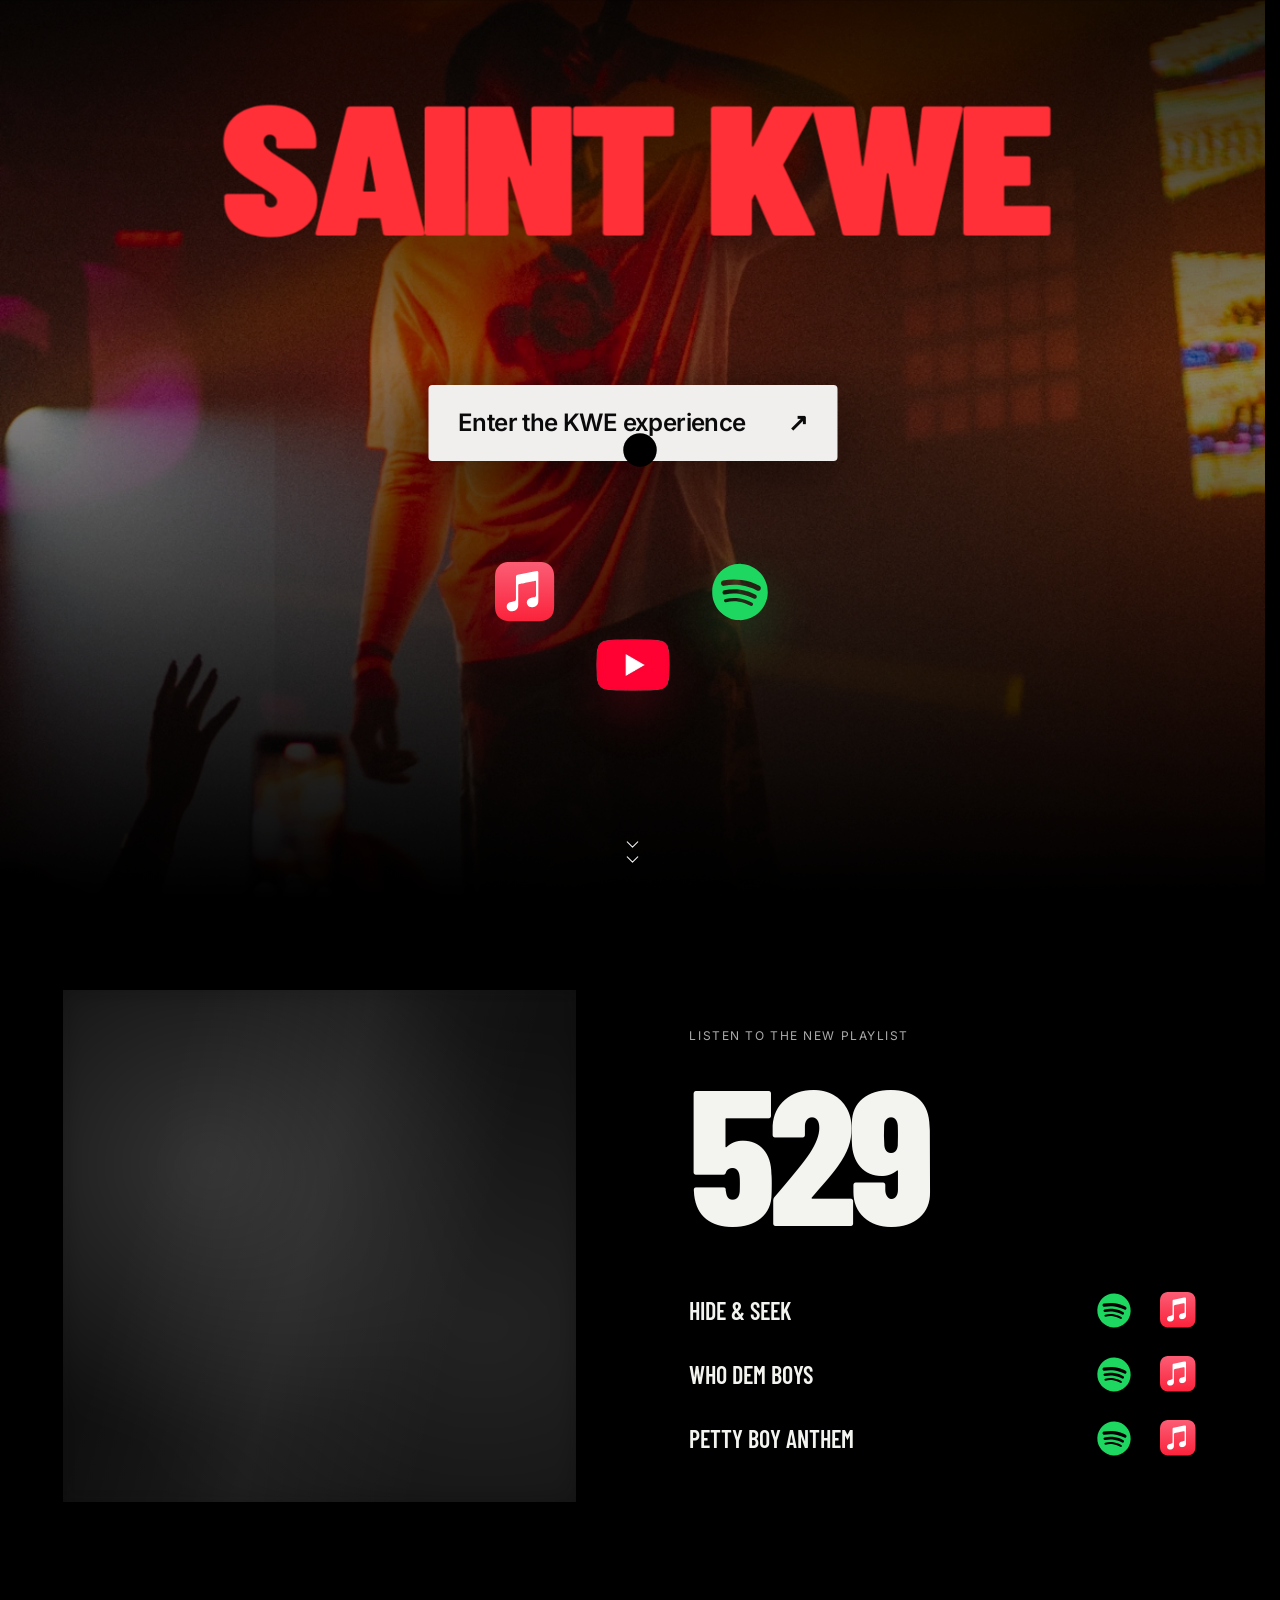
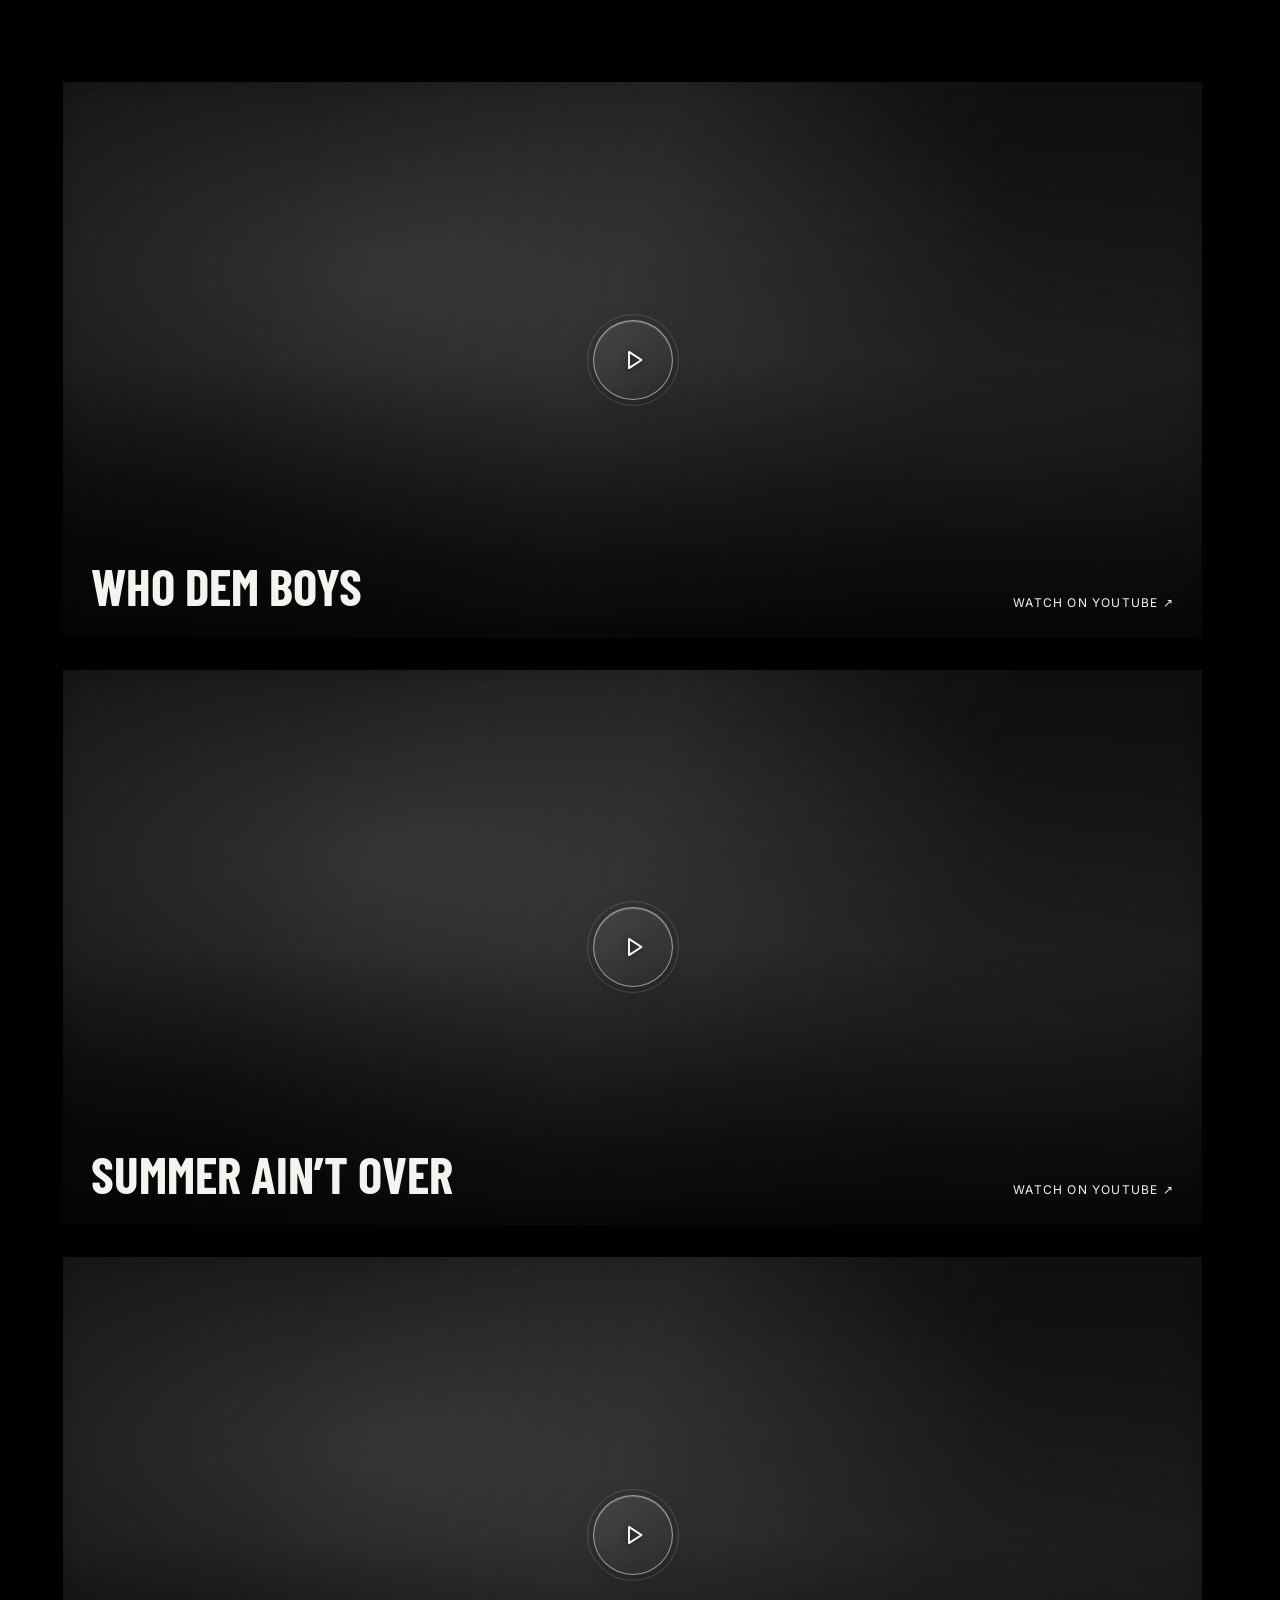
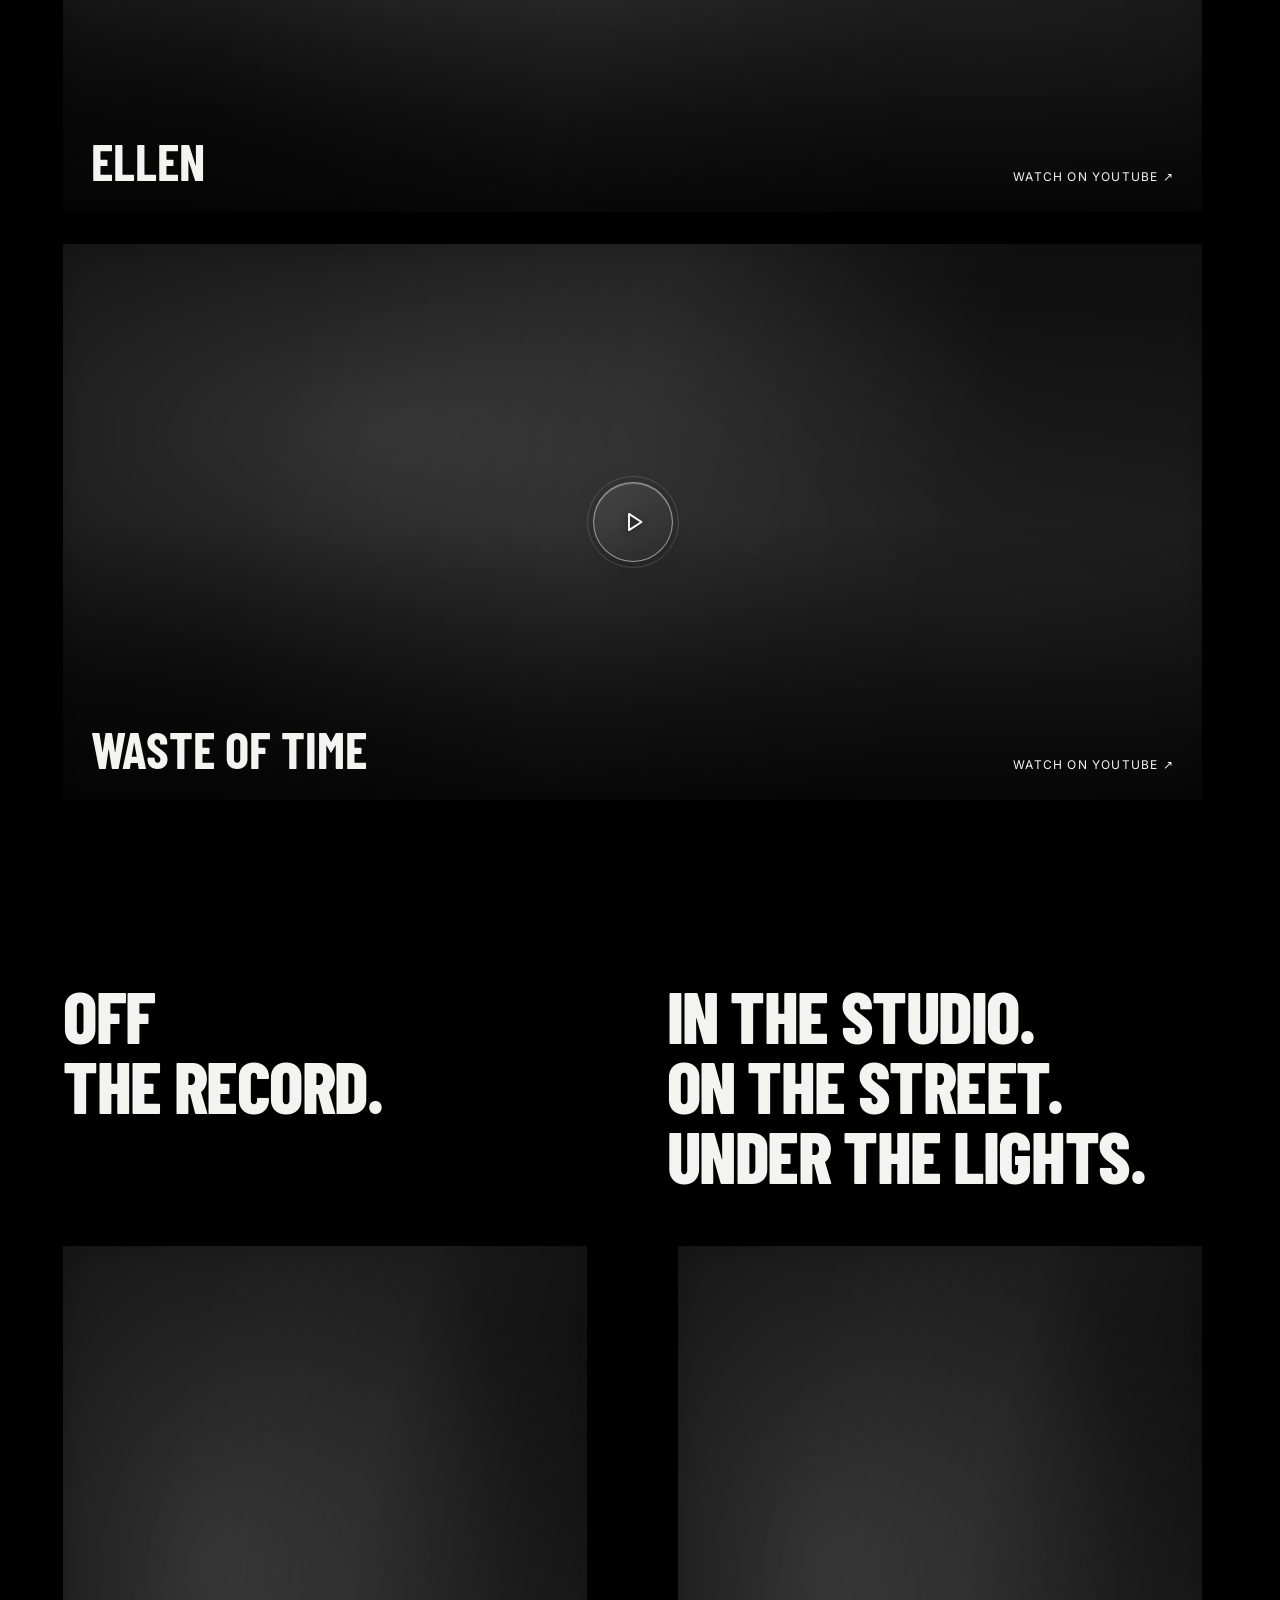
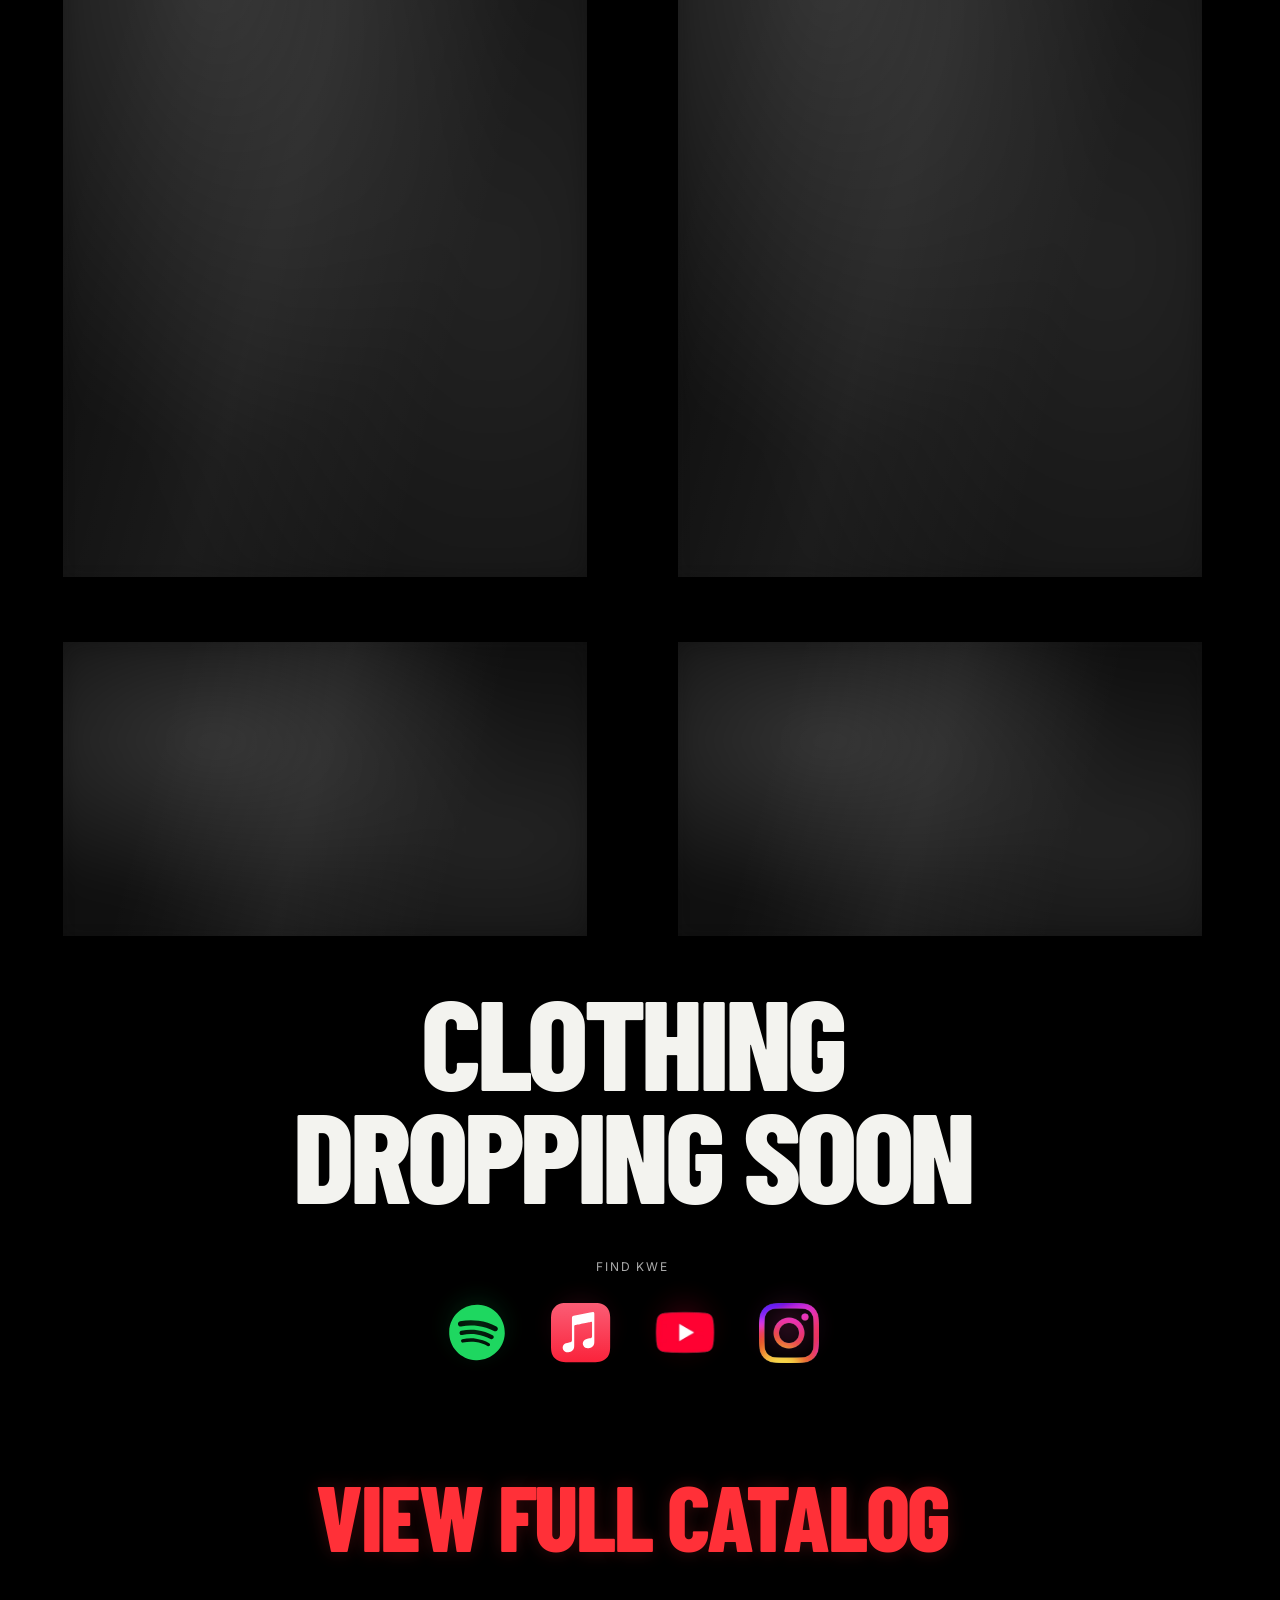
==== commit 072204c9: "Hide completed outline while opening loads" ====
--- a/demo-v3/index.html
+++ b/demo-v3/index.html
@@ -1,7 +1,7 @@
 <!doctype html>
 <html lang="en" class="mock-settled"><head><base href="/"><meta name="robots" content="noindex,nofollow"><meta charset="utf-8"><meta name="viewport" content="width=device-width,initial-scale=1"><title>SAINT KWE</title><meta name="description" content="Music, visuals and photographs from Saint Kwe. Listen to 529 and watch WHO DEM BOYS."><meta name="theme-color" content="#000000"><link rel="icon" href="data:image/svg+xml,%3Csvg xmlns='http://www.w3.org/2000/svg' viewBox='0 0 32 32'%3E%3Crect width='32' height='32' fill='black'/%3E%3Cpath d='M7 5h5v9l9-9h7L17 16l11 11h-7l-9-9v9H7z' fill='white'/%3E%3C/svg%3E"><script src="app.js?v=optimized-20260921" defer></script>
 
-<script src="/demo-v3/route-transition.js?v=playback-v3-20260922"></script><script src="media-loading.js?v=ahead-of-scroll-20260924" defer></script><noscript><style>img[data-src]{display:none}</style></noscript><link rel="stylesheet" href="index.bundle.css?v=first-demo-trace-20260924"><link rel="stylesheet" href="fonts.css"></head>
+<script src="/demo-v3/route-transition.js?v=playback-v3-20260922"></script><script src="media-loading.js?v=ahead-of-scroll-20260924" defer></script><noscript><style>img[data-src]{display:none}</style></noscript><link rel="stylesheet" href="index.bundle.css?v=outline-ready-20260924"><link rel="stylesheet" href="fonts.css"></head>
 <body data-front="3"><script src="/demo-v3/intro-selected.js?v=first-demo-trace-20260924"></script><a class="skip" href="#main">Skip to content</a>
 
 <main id="main">
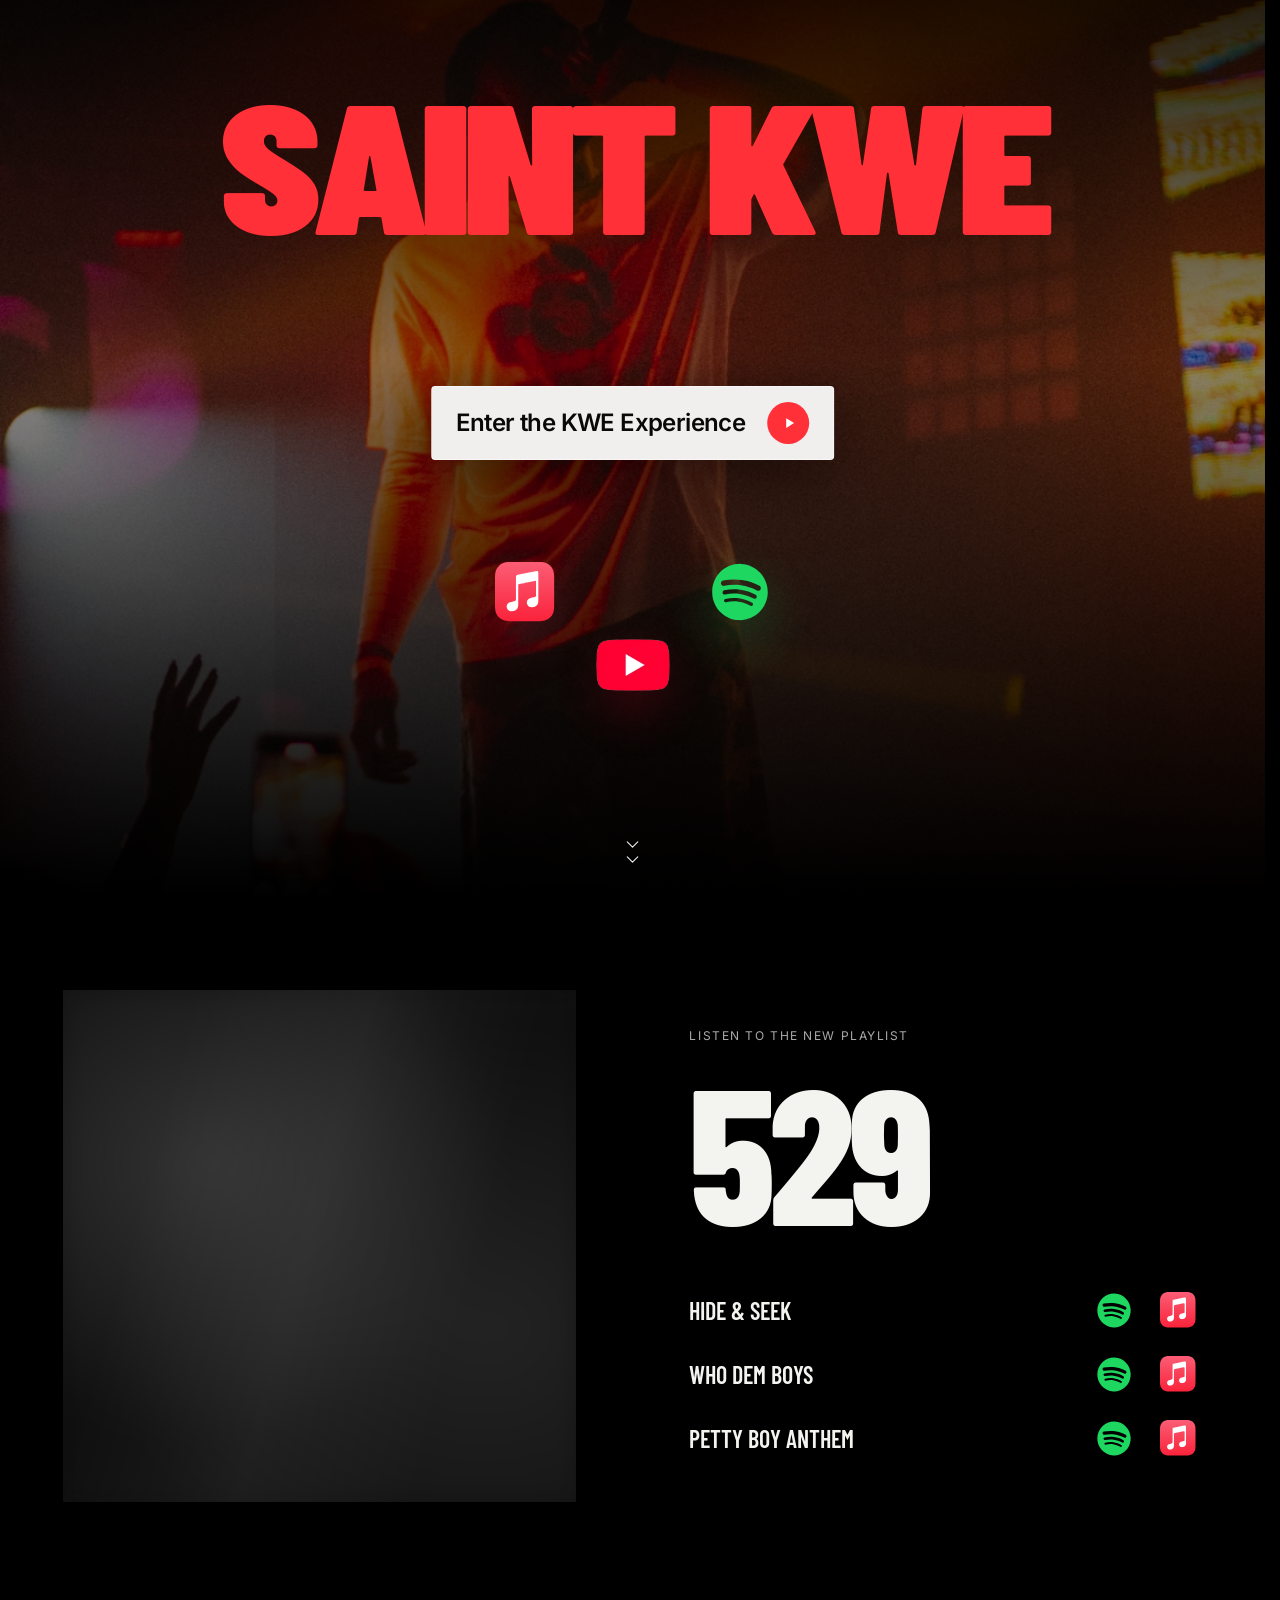
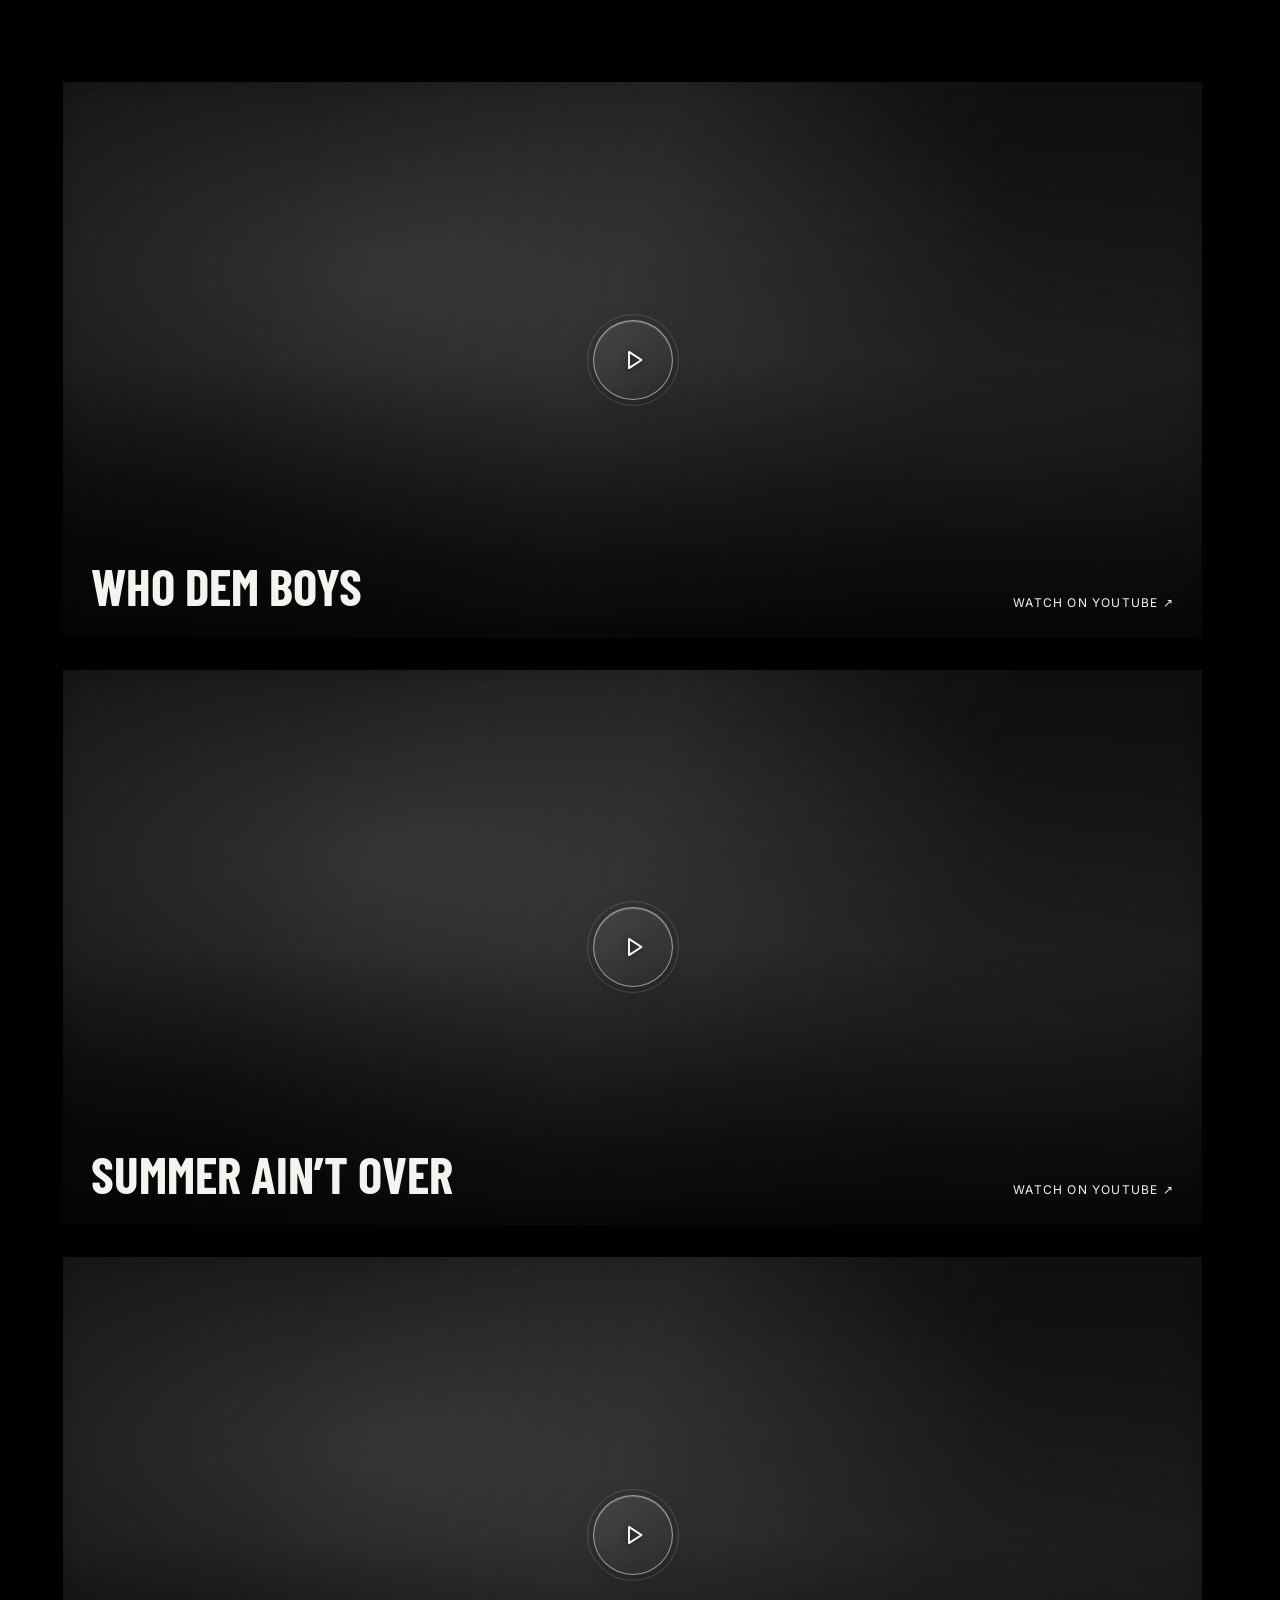
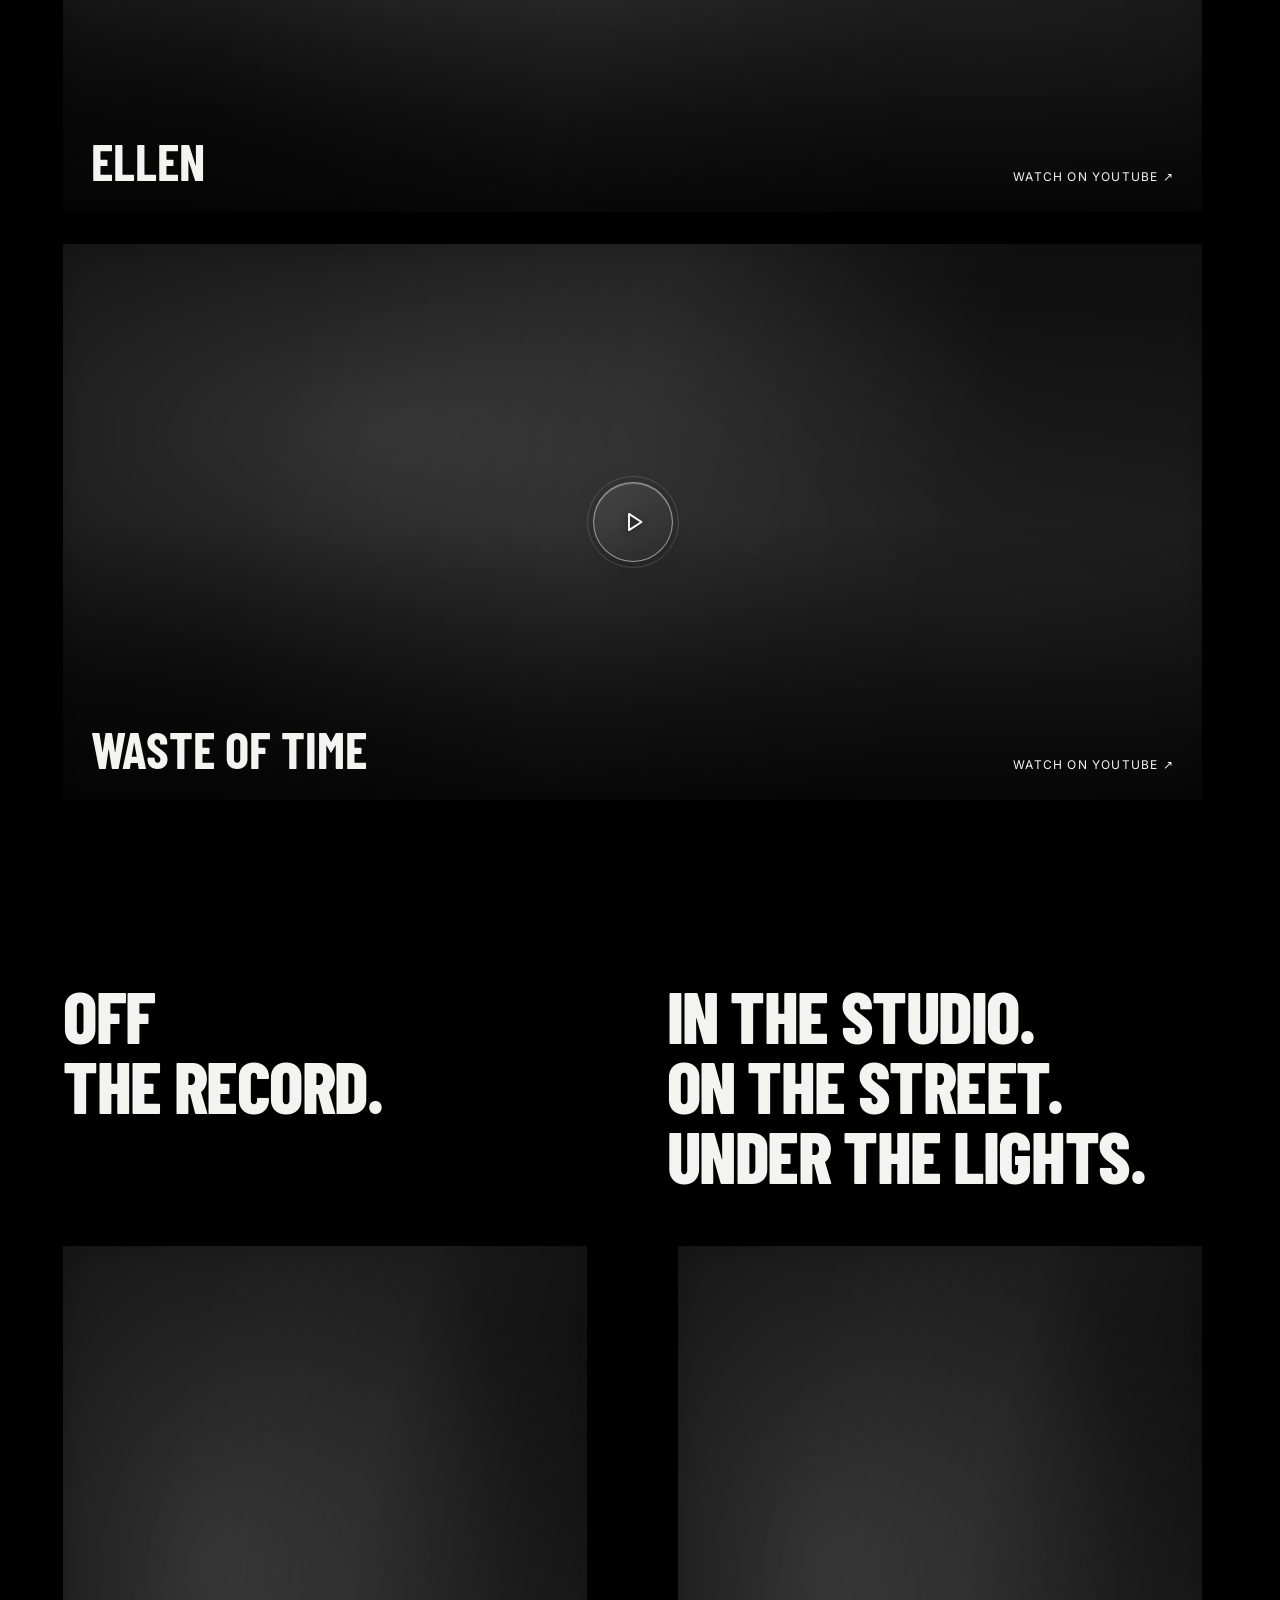
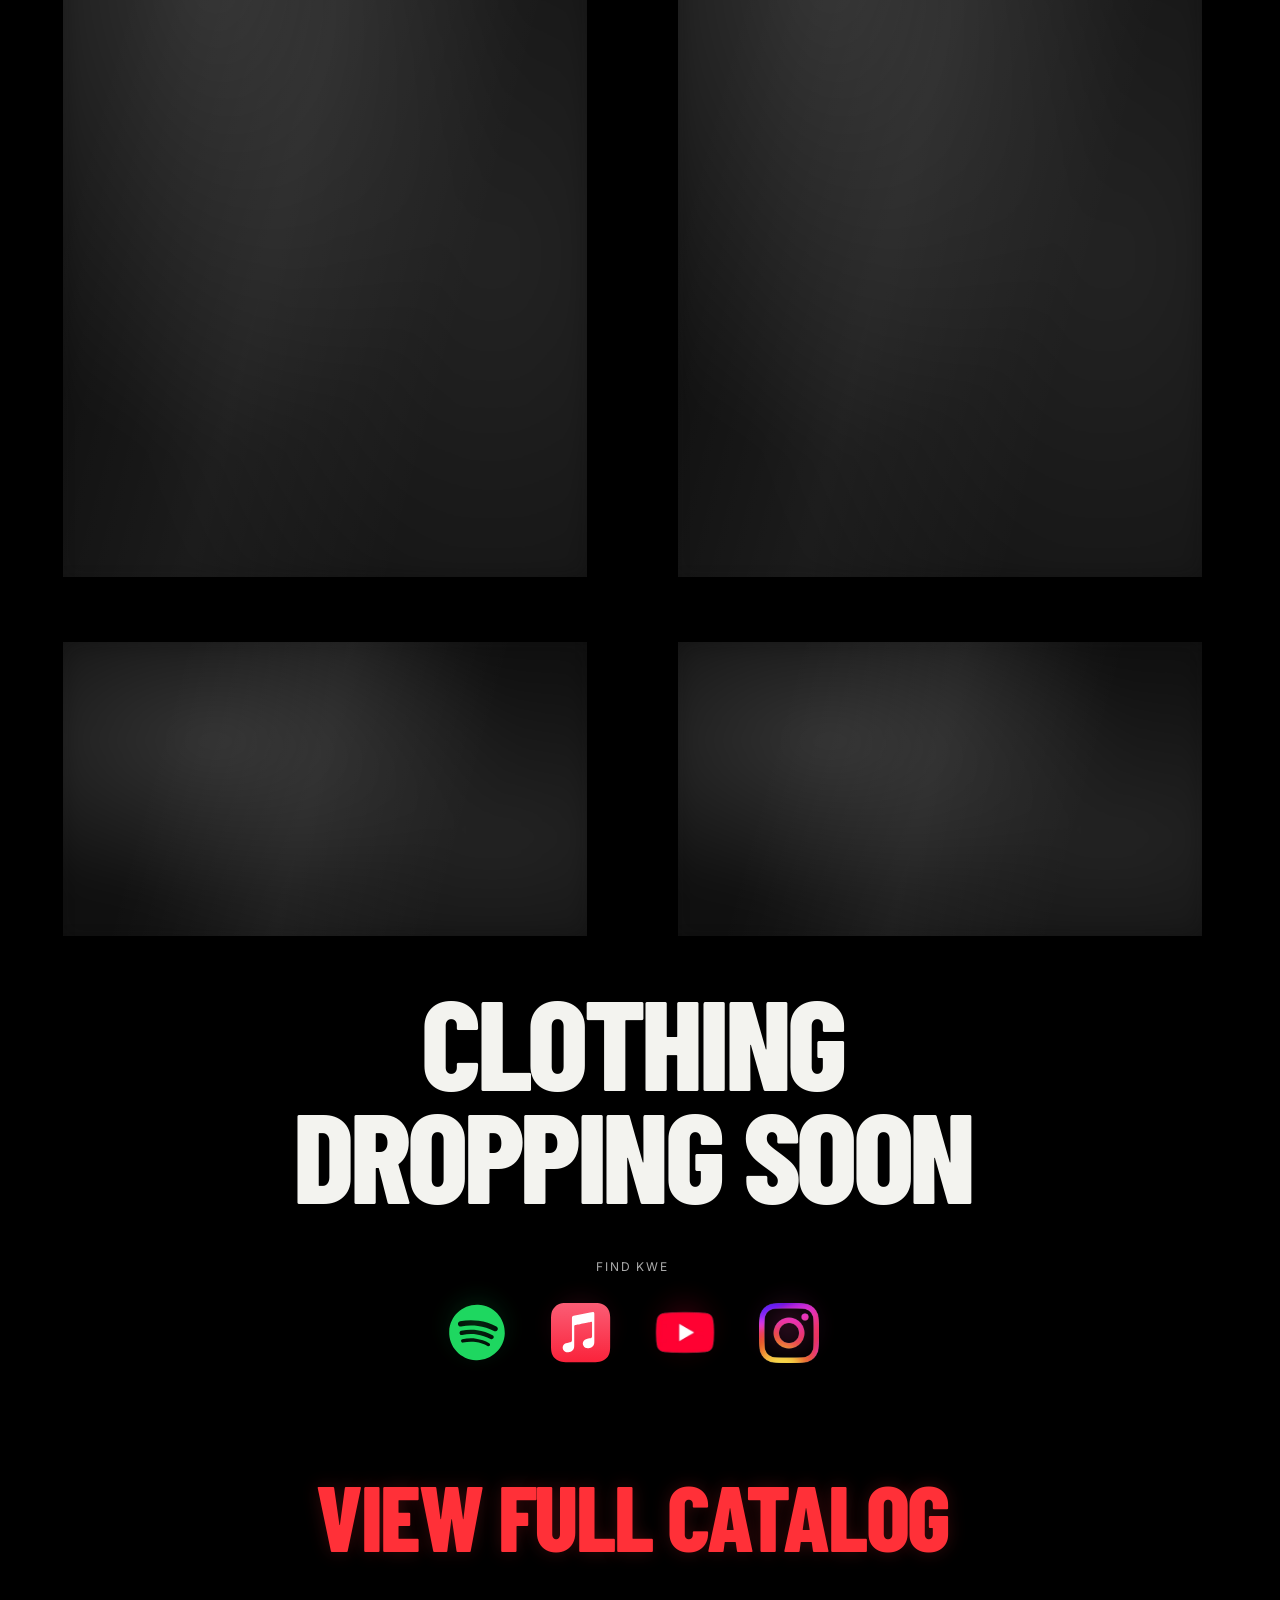
==== commit 85fb344a: "Refine KWE experience button for phones" ====
--- a/demo-v3/index.html
+++ b/demo-v3/index.html
@@ -1,11 +1,11 @@
 <!doctype html>
 <html lang="en" class="mock-settled"><head><base href="/"><meta name="robots" content="noindex,nofollow"><meta charset="utf-8"><meta name="viewport" content="width=device-width,initial-scale=1"><title>SAINT KWE</title><meta name="description" content="Music, visuals and photographs from Saint Kwe. Listen to 529 and watch WHO DEM BOYS."><meta name="theme-color" content="#000000"><link rel="icon" href="data:image/svg+xml,%3Csvg xmlns='http://www.w3.org/2000/svg' viewBox='0 0 32 32'%3E%3Crect width='32' height='32' fill='black'/%3E%3Cpath d='M7 5h5v9l9-9h7L17 16l11 11h-7l-9-9v9H7z' fill='white'/%3E%3C/svg%3E"><script src="app.js?v=optimized-20260921" defer></script>
 
-<script src="/demo-v3/route-transition.js?v=playback-v3-20260922"></script><script src="media-loading.js?v=ahead-of-scroll-20260924" defer></script><noscript><style>img[data-src]{display:none}</style></noscript><link rel="stylesheet" href="index.bundle.css?v=outline-ready-20260924"><link rel="stylesheet" href="fonts.css"></head>
+<script src="/demo-v3/route-transition.js?v=playback-v3-20260922"></script><script src="media-loading.js?v=ahead-of-scroll-20260924" defer></script><noscript><style>img[data-src]{display:none}</style></noscript><link rel="stylesheet" href="index.bundle.css?v=experience-button-20260924"><link rel="stylesheet" href="fonts.css"></head>
 <body data-front="3"><script src="/demo-v3/intro-selected.js?v=first-demo-trace-20260924"></script><a class="skip" href="#main">Skip to content</a>
 
 <main id="main">
-<section class="hero" aria-labelledby="artist"><div class="front-visual" aria-hidden="true"><img src="assets/optimized/hero-dsc08252.webp" alt="" width="1152" height="2048" srcset="assets/optimized/hero-640.webp 640w, assets/optimized/hero-dsc08252.webp 1152w" sizes="100vw" decoding="async"></div><div class="wordmark-stage"><h1 id="artist">SAINT KWE</h1><button class="wordmark-motion" type="button" hidden>Pause motion</button><a class="wordmark-scroll" href="#listen">SCROLL TO LISTEN <span aria-hidden="true">↓</span></a></div><div class="hero-grid" id="listen" role="region" aria-label="Listen on these platforms" tabindex="-1"><div class="hero-copy"><div class="platform-group"><div class="platform-links"><a class="platform-link" href="https://music.apple.com/au/album/529/6788612666" aria-label="Apple Music" title="Apple Music" style="--link-order:0"><span class="platform-art"><img src="assets/apple-music-color.svg" alt="" width="32" height="32"></span></a><a class="platform-link" href="https://open.spotify.com/album/1tXWlbsSiI3O5Lf4TgTcnV" aria-label="Spotify" title="Spotify" style="--link-order:1"><span class="platform-art"><img src="assets/spotify-color.svg" alt="" width="32" height="32"></span></a><a class="platform-link" href="https://www.youtube.com/@saintkwe/videos" aria-label="YouTube" title="YouTube" style="--link-order:2"><span class="platform-art"><img src="assets/optimized/youtube-color.webp" alt="" width="32" height="32"></span></a></div></div><a class="flight-launch" href="/demo-v3/flight.html?launch=1">Enter the KWE experience <span aria-hidden="true">↗</span></a><a class="scroll-cue scroll-cue-clean" href="#music" aria-label="Scroll down to music"><svg viewBox="0 0 24 24" fill="none" stroke="currentColor" stroke-width="1.25" stroke-linecap="round" stroke-linejoin="round" aria-hidden="true"><path d="m6 9 6 6 6-6"/></svg><svg viewBox="0 0 24 24" fill="none" stroke="currentColor" stroke-width="1.25" stroke-linecap="round" stroke-linejoin="round" aria-hidden="true"><path d="m6 9 6 6 6-6"/></svg></a></div><figure class="hero-portrait"><span class="media-frame"><img data-src="assets/optimized/hero-1280.webp" data-srcset="assets/optimized/hero-640.webp 640w, assets/optimized/hero-1280.webp 1280w" sizes="(max-width:600px) 90vw, 55vw" width="1280" height="1280" alt="Black-and-white profile portrait of Kwe wearing a cap"><noscript><img src="assets/optimized/hero-1280.webp" srcset="assets/optimized/hero-640.webp 640w, assets/optimized/hero-1280.webp 1280w" sizes="(max-width:600px) 90vw, 55vw" width="1280" height="1280" alt="Black-and-white profile portrait of Kwe wearing a cap" loading="lazy"></noscript></span></figure></div></section>
+<section class="hero" aria-labelledby="artist"><div class="front-visual" aria-hidden="true"><img src="assets/optimized/hero-dsc08252.webp" alt="" width="1152" height="2048" srcset="assets/optimized/hero-640.webp 640w, assets/optimized/hero-dsc08252.webp 1152w" sizes="100vw" decoding="async"></div><div class="wordmark-stage"><h1 id="artist">SAINT KWE</h1><button class="wordmark-motion" type="button" hidden>Pause motion</button><a class="wordmark-scroll" href="#listen">SCROLL TO LISTEN <span aria-hidden="true">↓</span></a></div><div class="hero-grid" id="listen" role="region" aria-label="Listen on these platforms" tabindex="-1"><div class="hero-copy"><div class="platform-group"><div class="platform-links"><a class="platform-link" href="https://music.apple.com/au/album/529/6788612666" aria-label="Apple Music" title="Apple Music" style="--link-order:0"><span class="platform-art"><img src="assets/apple-music-color.svg" alt="" width="32" height="32"></span></a><a class="platform-link" href="https://open.spotify.com/album/1tXWlbsSiI3O5Lf4TgTcnV" aria-label="Spotify" title="Spotify" style="--link-order:1"><span class="platform-art"><img src="assets/spotify-color.svg" alt="" width="32" height="32"></span></a><a class="platform-link" href="https://www.youtube.com/@saintkwe/videos" aria-label="YouTube" title="YouTube" style="--link-order:2"><span class="platform-art"><img src="assets/optimized/youtube-color.webp" alt="" width="32" height="32"></span></a></div></div><a class="flight-launch" href="/demo-v3/flight.html?launch=1"><span class="flight-launch-title">Enter the KWE Experience</span><span class="flight-launch-icon" aria-hidden="true"><svg viewBox="0 0 24 24" fill="none" focusable="false"><path d="M8 5.5 18.5 12 8 18.5V5.5Z" fill="currentColor"/></svg></span></a><a class="scroll-cue scroll-cue-clean" href="#music" aria-label="Scroll down to music"><svg viewBox="0 0 24 24" fill="none" stroke="currentColor" stroke-width="1.25" stroke-linecap="round" stroke-linejoin="round" aria-hidden="true"><path d="m6 9 6 6 6-6"/></svg><svg viewBox="0 0 24 24" fill="none" stroke="currentColor" stroke-width="1.25" stroke-linecap="round" stroke-linejoin="round" aria-hidden="true"><path d="m6 9 6 6 6-6"/></svg></a></div><figure class="hero-portrait"><span class="media-frame"><img data-src="assets/optimized/hero-1280.webp" data-srcset="assets/optimized/hero-640.webp 640w, assets/optimized/hero-1280.webp 1280w" sizes="(max-width:600px) 90vw, 55vw" width="1280" height="1280" alt="Black-and-white profile portrait of Kwe wearing a cap"><noscript><img src="assets/optimized/hero-1280.webp" srcset="assets/optimized/hero-640.webp 640w, assets/optimized/hero-1280.webp 1280w" sizes="(max-width:600px) 90vw, 55vw" width="1280" height="1280" alt="Black-and-white profile portrait of Kwe wearing a cap" loading="lazy"></noscript></span></figure></div></section>
 <section class="music section" id="music" aria-labelledby="music-title"><div class="music-grid"><div class="cover"><span class="media-frame"><img data-src="assets/optimized/cover-1280.webp" data-srcset="assets/optimized/cover-640.webp 640w, assets/optimized/cover-1280.webp 1280w" sizes="(max-width:900px) 90vw, 40vw" width="1280" height="1280" alt="529 artwork"><noscript><img src="assets/optimized/cover-1280.webp" srcset="assets/optimized/cover-640.webp 640w, assets/optimized/cover-1280.webp 1280w" sizes="(max-width:900px) 90vw, 40vw" loading="lazy" width="1280" height="1280" alt="529 artwork"></noscript></span></div><div class="music-copy"><span class="section-tag">LISTEN TO THE NEW PLAYLIST</span><h2 id="music-title">529</h2><div class="release-list tracklist-preview"><div class="track-row"><h3>HIDE &amp; SEEK</h3><div class="track-platforms"><a href="https://open.spotify.com/track/2u8AzHIk5EDLsyPBJLO5Ro" aria-label="Listen to HIDE &amp; SEEK on Spotify" title="Spotify"><img src="assets/spotify-color.svg" alt="" width="36" height="36"></a><a href="https://music.apple.com/au/album/hide-seek/6788612666?i=6788612670&amp;uo=4" aria-label="Listen to HIDE &amp; SEEK on Apple Music" title="Apple Music"><img src="assets/apple-music-color.svg" alt="" width="36" height="36"></a></div></div><div class="track-row"><h3>WHO DEM BOYS</h3><div class="track-platforms"><a href="https://open.spotify.com/track/46uTkcO5Z2K8yxvIJ4USFM" aria-label="Listen to WHO DEM BOYS on Spotify" title="Spotify"><img src="assets/spotify-color.svg" alt="" width="36" height="36"></a><a href="https://music.apple.com/au/album/who-dem-boys/6788612666?i=6788612671&amp;uo=4" aria-label="Listen to WHO DEM BOYS on Apple Music" title="Apple Music"><img src="assets/apple-music-color.svg" alt="" width="36" height="36"></a></div></div><div class="track-row"><h3>PETTY BOY ANTHEM</h3><div class="track-platforms"><a href="https://open.spotify.com/track/5oD4jXRlHrx4iXZxvp73Er" aria-label="Listen to PETTY BOY ANTHEM on Spotify" title="Spotify"><img src="assets/spotify-color.svg" alt="" width="36" height="36"></a><a href="https://music.apple.com/au/album/petty-boy-anthem/6788612666?i=6788612673&amp;uo=4" aria-label="Listen to PETTY BOY ANTHEM on Apple Music" title="Apple Music"><img src="assets/apple-music-color.svg" alt="" width="36" height="36"></a></div></div></div></div></div></section>
 
 <section class="section visuals" id="visuals" aria-label="Music videos"><a class="video-feature" href="https://www.youtube.com/watch?v=b9i6DAuP5qw" aria-label="Watch WHO DEM BOYS on YouTube"><span class="media-frame"><img data-src="assets/b9i6DAuP5qw-hd.jpg" width="1280" height="720" alt="WHO DEM BOYS music video thumbnail"><noscript><img src="assets/b9i6DAuP5qw-hd.jpg" width="1280" height="720" loading="lazy" alt="WHO DEM BOYS music video thumbnail"></noscript></span><span class="play-circle" aria-hidden="true"><svg viewBox="0 0 24 24" fill="none" aria-hidden="true"><path d="M8 5.5 18 12 8 18.5V5.5Z" stroke="currentColor" stroke-width="1.5" stroke-linejoin="round"/></svg></span><span class="video-caption"><strong>WHO DEM BOYS</strong><span>WATCH ON YOUTUBE ↗</span></span></a><a class="video-feature" style="margin-top:32px" href="https://www.youtube.com/watch?v=e_RMY3Msjro" aria-label="Watch SUMMER AIN’T OVER on YouTube"><span class="media-frame"><img data-src="assets/optimized/e_RMY3Msjro-hd.webp" width="1280" height="720" alt="SUMMER AIN’T OVER music video thumbnail"><noscript><img src="assets/optimized/e_RMY3Msjro-hd.webp" width="1280" height="720" loading="lazy" alt="SUMMER AIN’T OVER music video thumbnail"></noscript></span><span class="play-circle" aria-hidden="true"><svg viewBox="0 0 24 24" fill="none" aria-hidden="true"><path d="M8 5.5 18 12 8 18.5V5.5Z" stroke="currentColor" stroke-width="1.5" stroke-linejoin="round"/></svg></span><span class="video-caption"><strong>SUMMER AIN’T OVER</strong><span>WATCH ON YOUTUBE ↗</span></span></a><a class="video-feature" style="margin-top:32px" href="https://www.youtube.com/watch?v=nfWzHNK-rkg" aria-label="Watch ELLEN on YouTube"><span class="media-frame"><img data-src="assets/optimized/nfWzHNK-rkg-hd.webp" alt="ELLEN video thumbnail" width="1280" height="720"><noscript><img src="assets/optimized/nfWzHNK-rkg-hd.webp" alt="ELLEN video thumbnail" width="1280" height="720" loading="lazy"></noscript></span><span class="play-circle" aria-hidden="true"><svg viewBox="0 0 24 24" fill="none" aria-hidden="true"><path d="M8 5.5 18 12 8 18.5V5.5Z" stroke="currentColor" stroke-width="1.5" stroke-linejoin="round"/></svg></span><span class="video-caption"><strong>ELLEN</strong><span>WATCH ON YOUTUBE ↗</span></span></a><a class="video-feature" style="margin-top:32px" href="https://www.youtube.com/watch?v=I3dgDW-hsuA" aria-label="Watch WASTE OF TIME on YouTube"><span class="media-frame"><img data-src="assets/I3dgDW-hsuA-hd.jpg" alt="WASTE OF TIME video thumbnail" width="1280" height="720"><noscript><img src="assets/I3dgDW-hsuA-hd.jpg" alt="WASTE OF TIME video thumbnail" width="1280" height="720" loading="lazy"></noscript></span><span class="play-circle" aria-hidden="true"><svg viewBox="0 0 24 24" fill="none" aria-hidden="true"><path d="M8 5.5 18 12 8 18.5V5.5Z" stroke="currentColor" stroke-width="1.5" stroke-linejoin="round"/></svg></span><span class="video-caption"><strong>WASTE OF TIME</strong><span>WATCH ON YOUTUBE ↗</span></span></a></section>
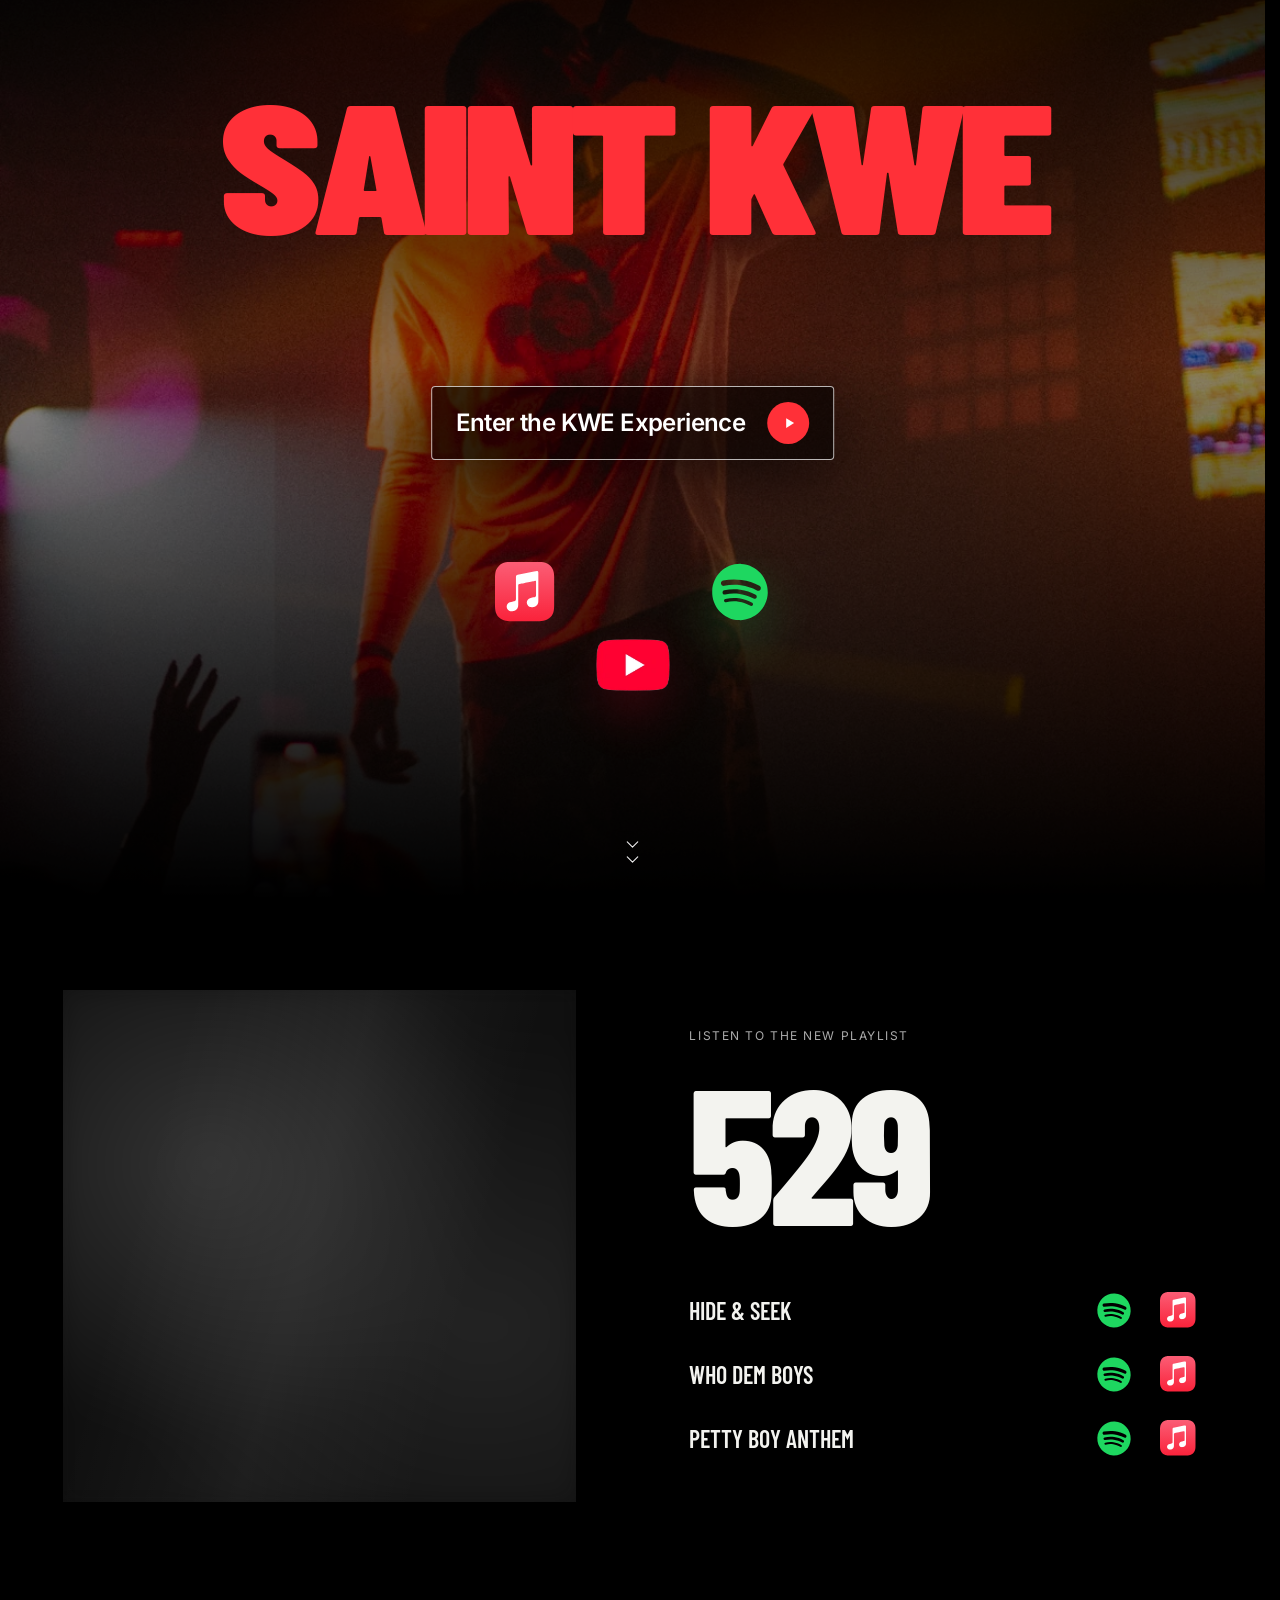
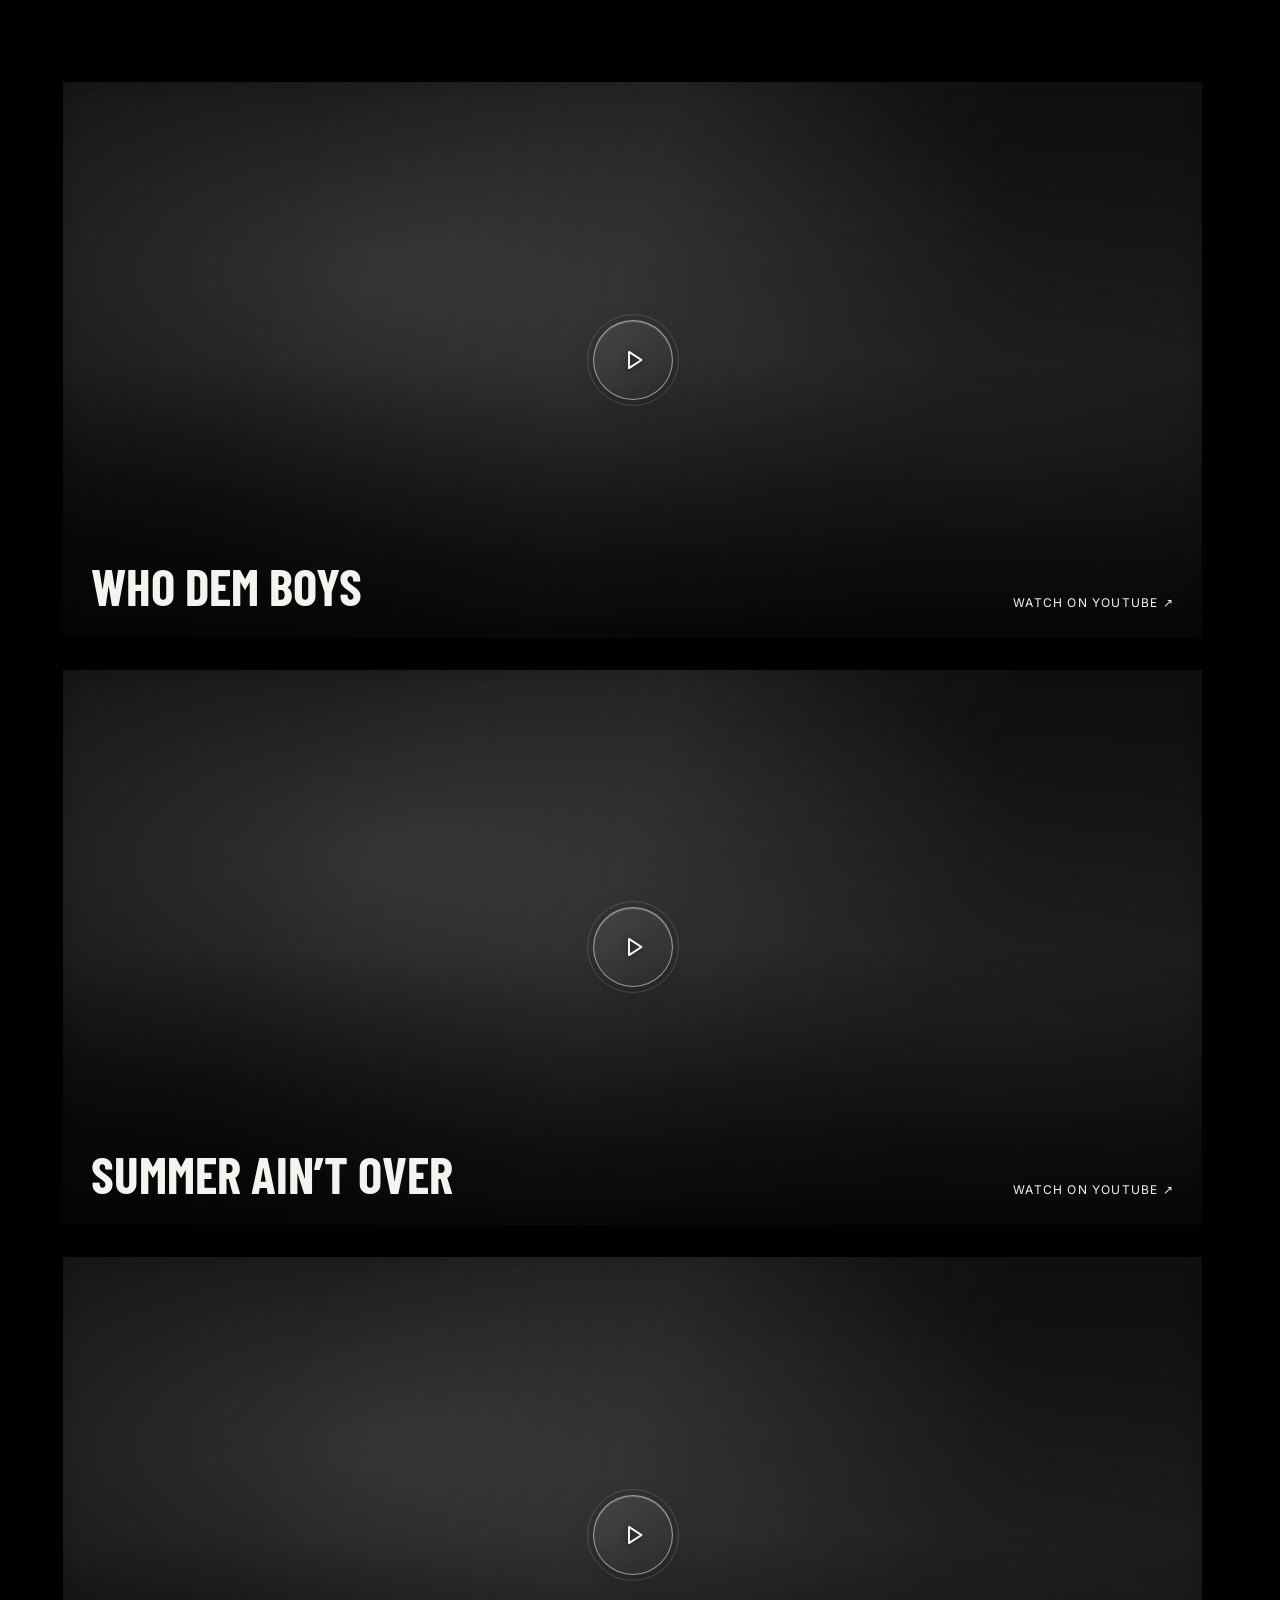
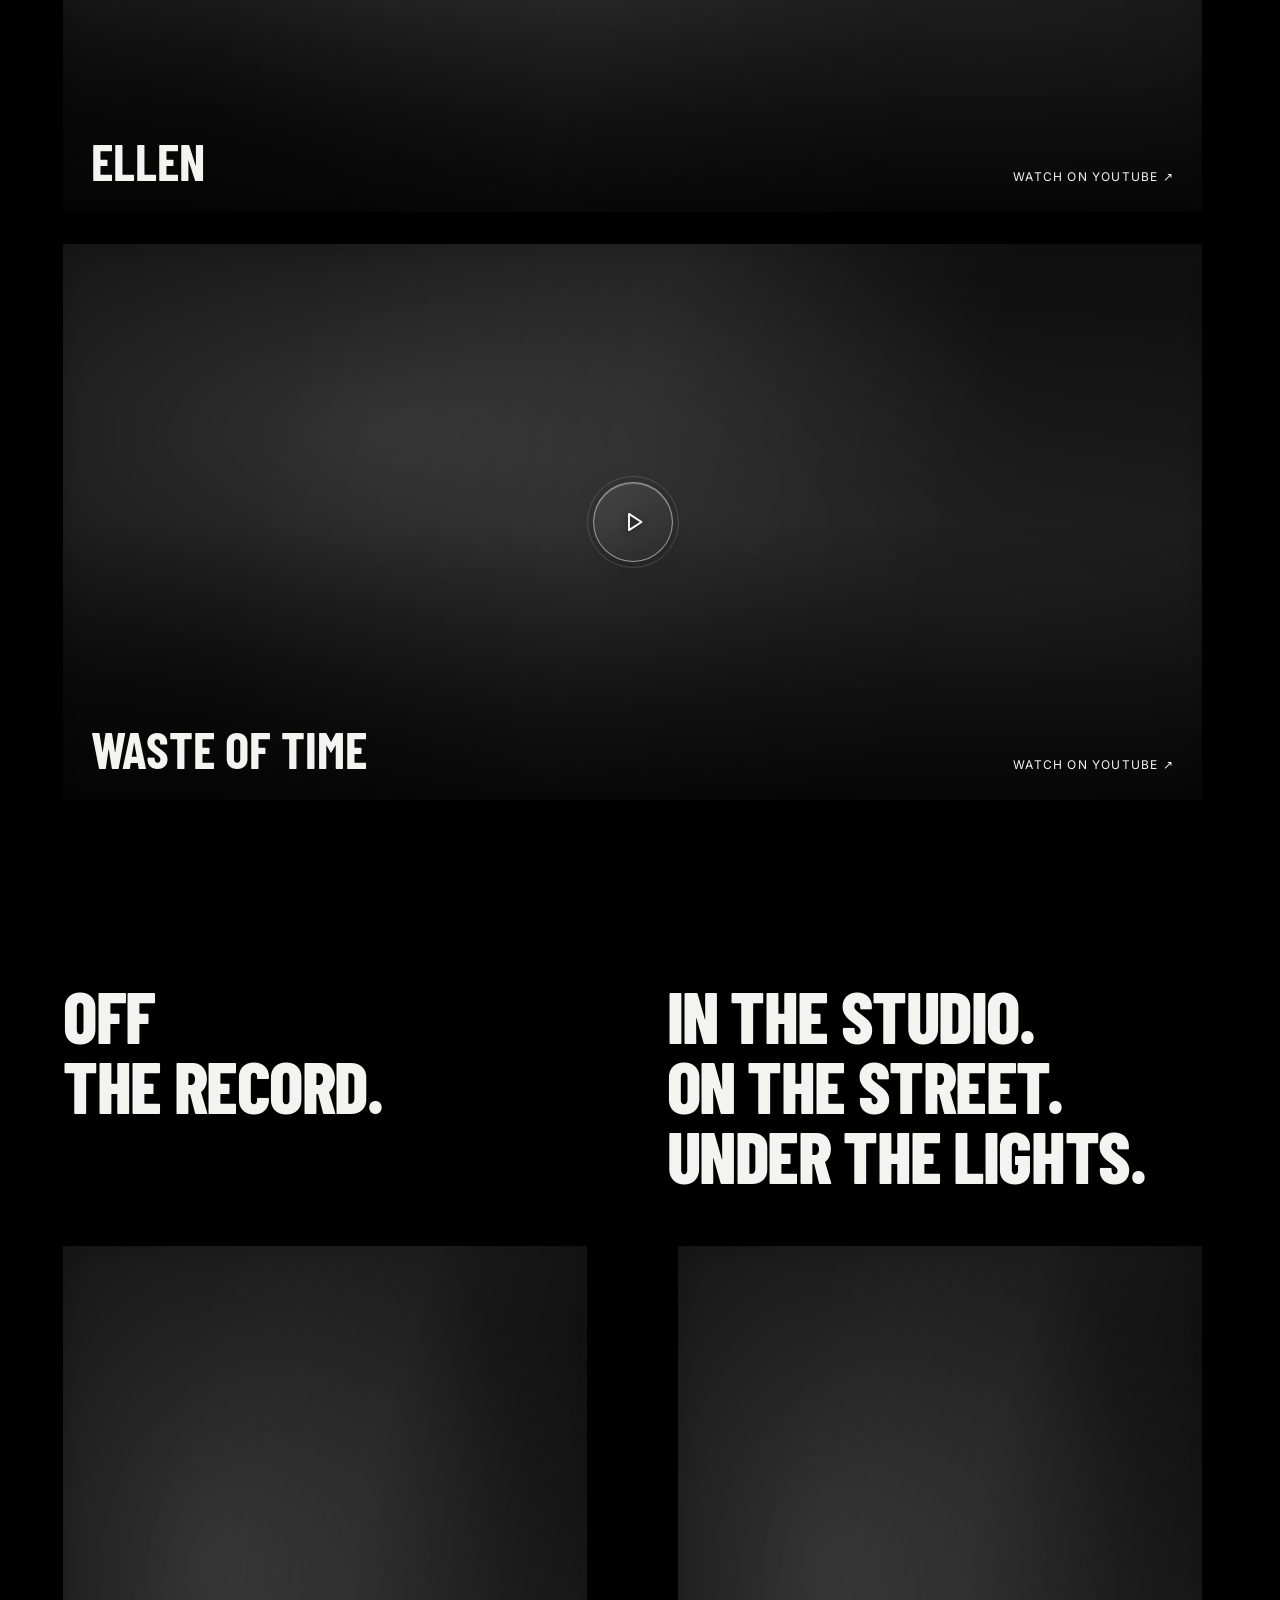
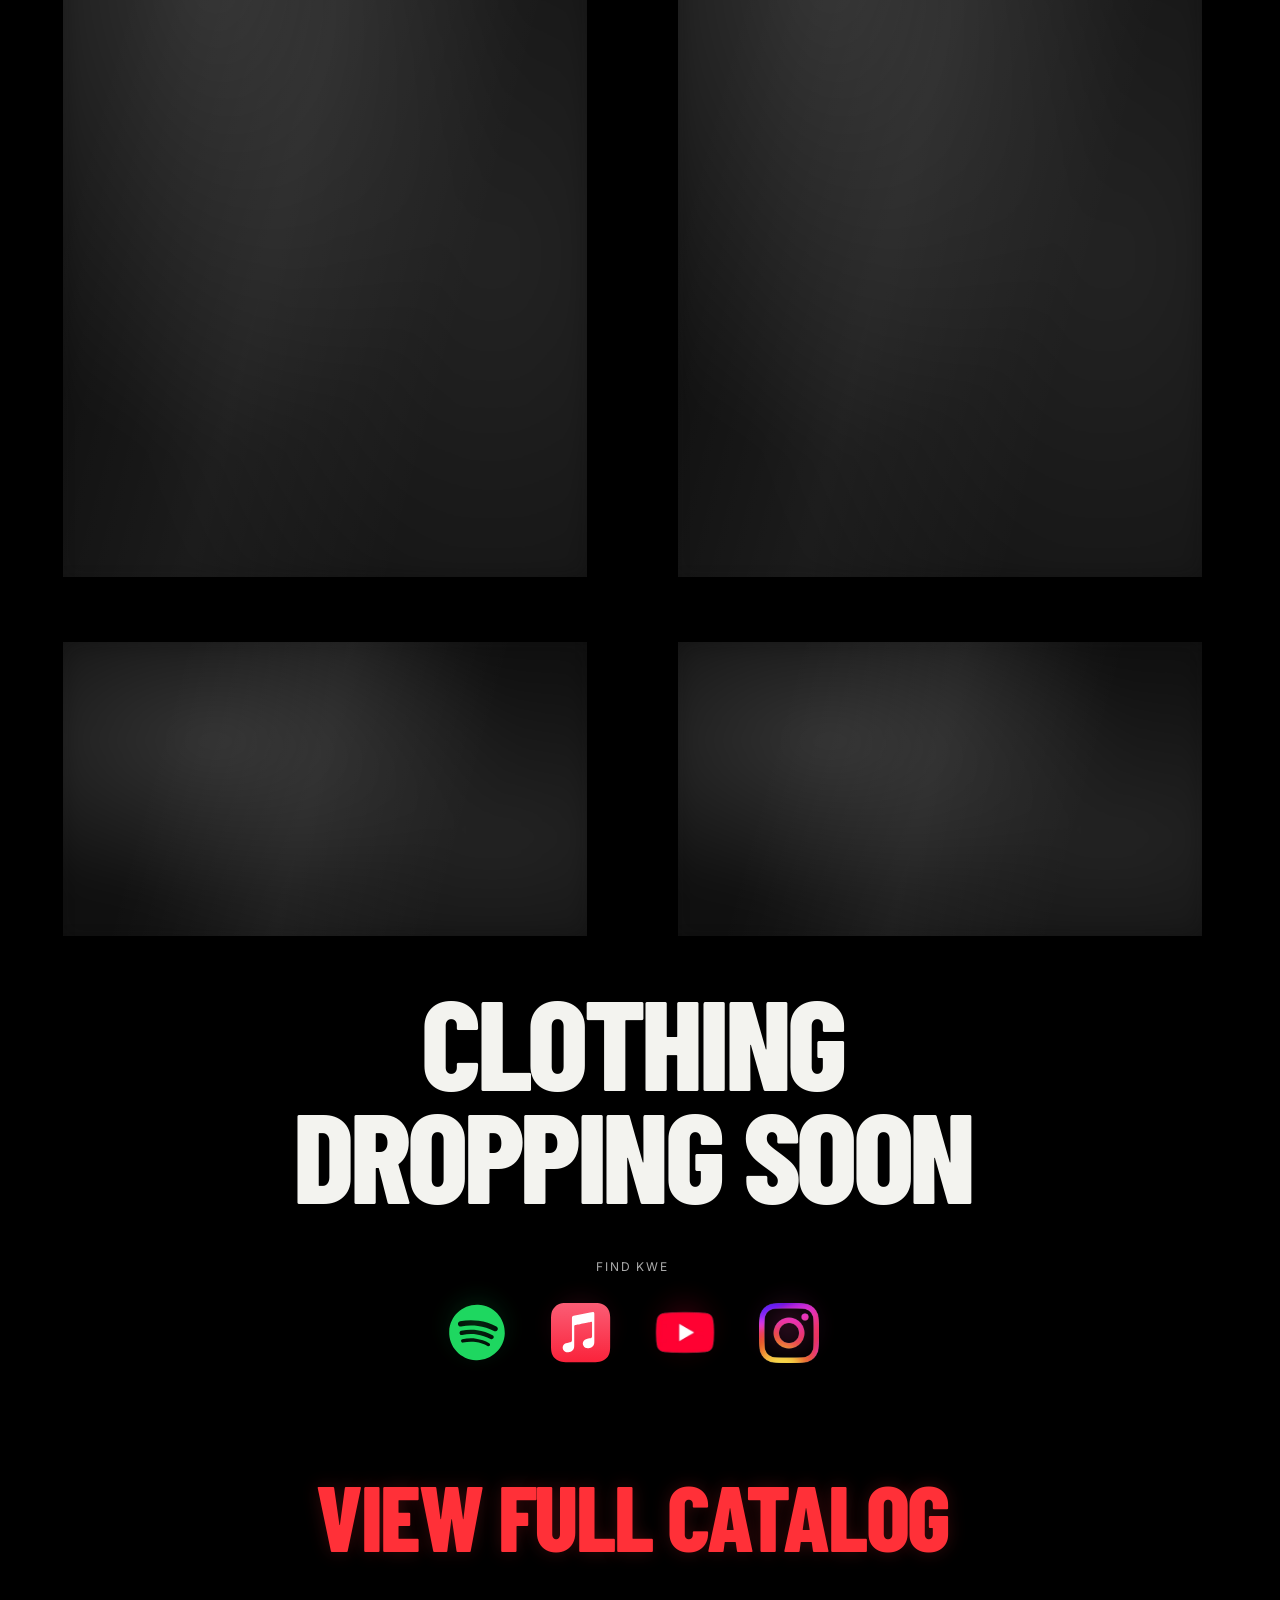
==== commit d18daa81: "Make experience button translucent black" ====
--- a/demo-v3/index.html
+++ b/demo-v3/index.html
@@ -1,7 +1,7 @@
 <!doctype html>
 <html lang="en" class="mock-settled"><head><base href="/"><meta name="robots" content="noindex,nofollow"><meta charset="utf-8"><meta name="viewport" content="width=device-width,initial-scale=1"><title>SAINT KWE</title><meta name="description" content="Music, visuals and photographs from Saint Kwe. Listen to 529 and watch WHO DEM BOYS."><meta name="theme-color" content="#000000"><link rel="icon" href="data:image/svg+xml,%3Csvg xmlns='http://www.w3.org/2000/svg' viewBox='0 0 32 32'%3E%3Crect width='32' height='32' fill='black'/%3E%3Cpath d='M7 5h5v9l9-9h7L17 16l11 11h-7l-9-9v9H7z' fill='white'/%3E%3C/svg%3E"><script src="app.js?v=optimized-20260921" defer></script>
 
-<script src="/demo-v3/route-transition.js?v=playback-v3-20260922"></script><script src="media-loading.js?v=ahead-of-scroll-20260924" defer></script><noscript><style>img[data-src]{display:none}</style></noscript><link rel="stylesheet" href="index.bundle.css?v=experience-button-20260924"><link rel="stylesheet" href="fonts.css"></head>
+<script src="/demo-v3/route-transition.js?v=playback-v3-20260922"></script><script src="media-loading.js?v=ahead-of-scroll-20260924" defer></script><noscript><style>img[data-src]{display:none}</style></noscript><link rel="stylesheet" href="index.bundle.css?v=experience-dark-20260924"><link rel="stylesheet" href="fonts.css"></head>
 <body data-front="3"><script src="/demo-v3/intro-selected.js?v=first-demo-trace-20260924"></script><a class="skip" href="#main">Skip to content</a>
 
 <main id="main">
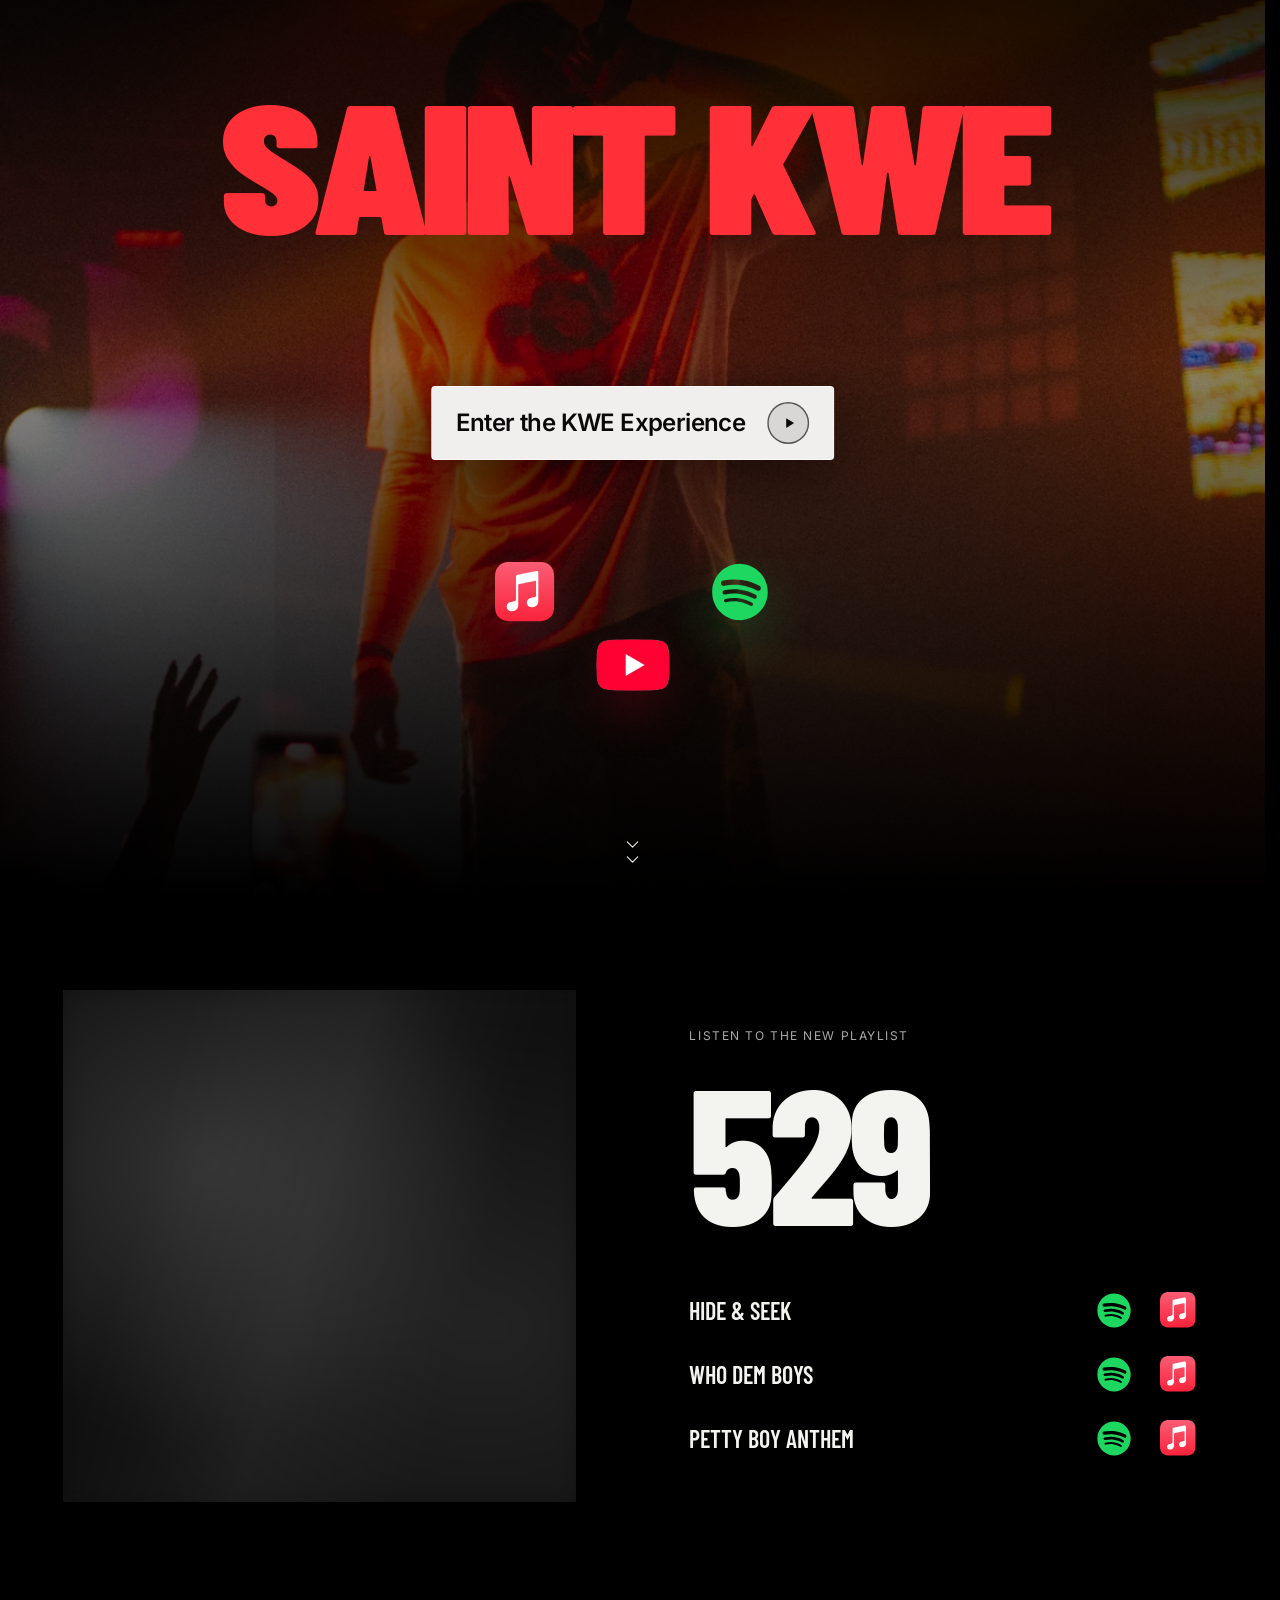
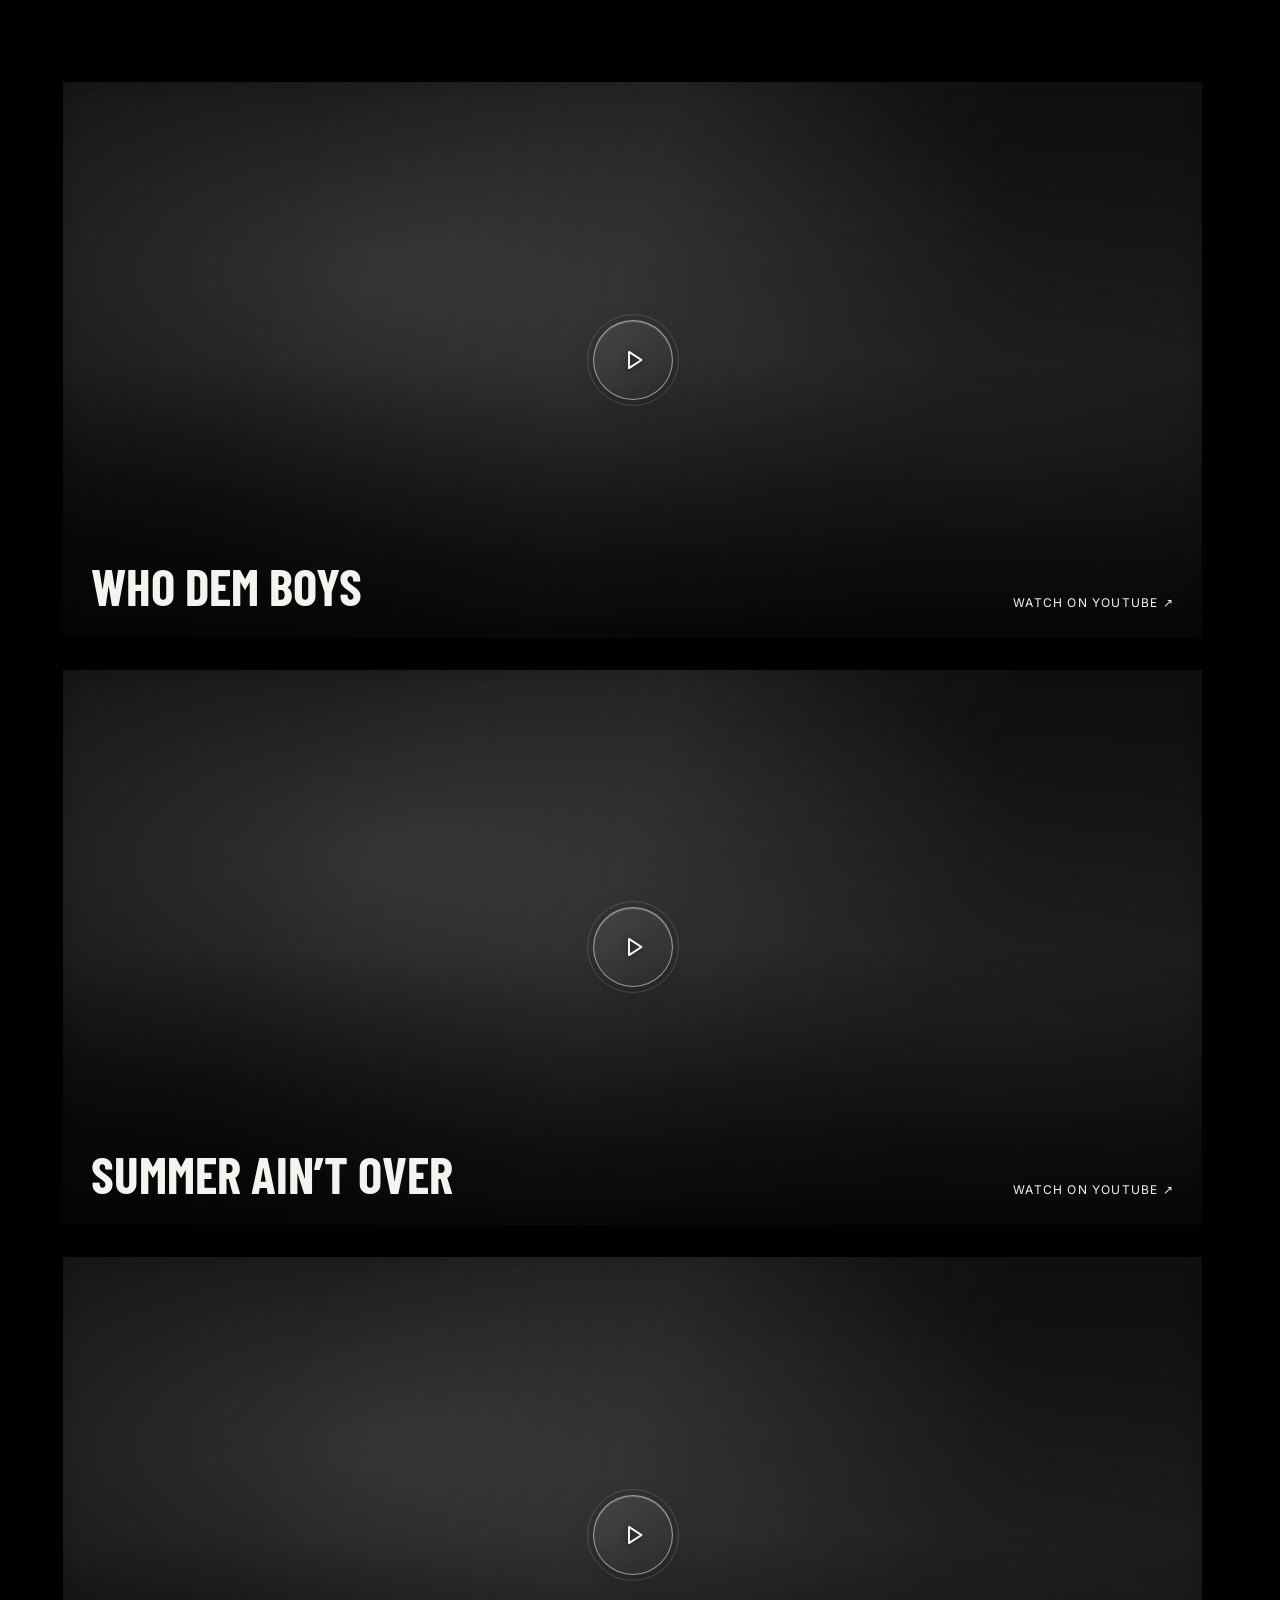
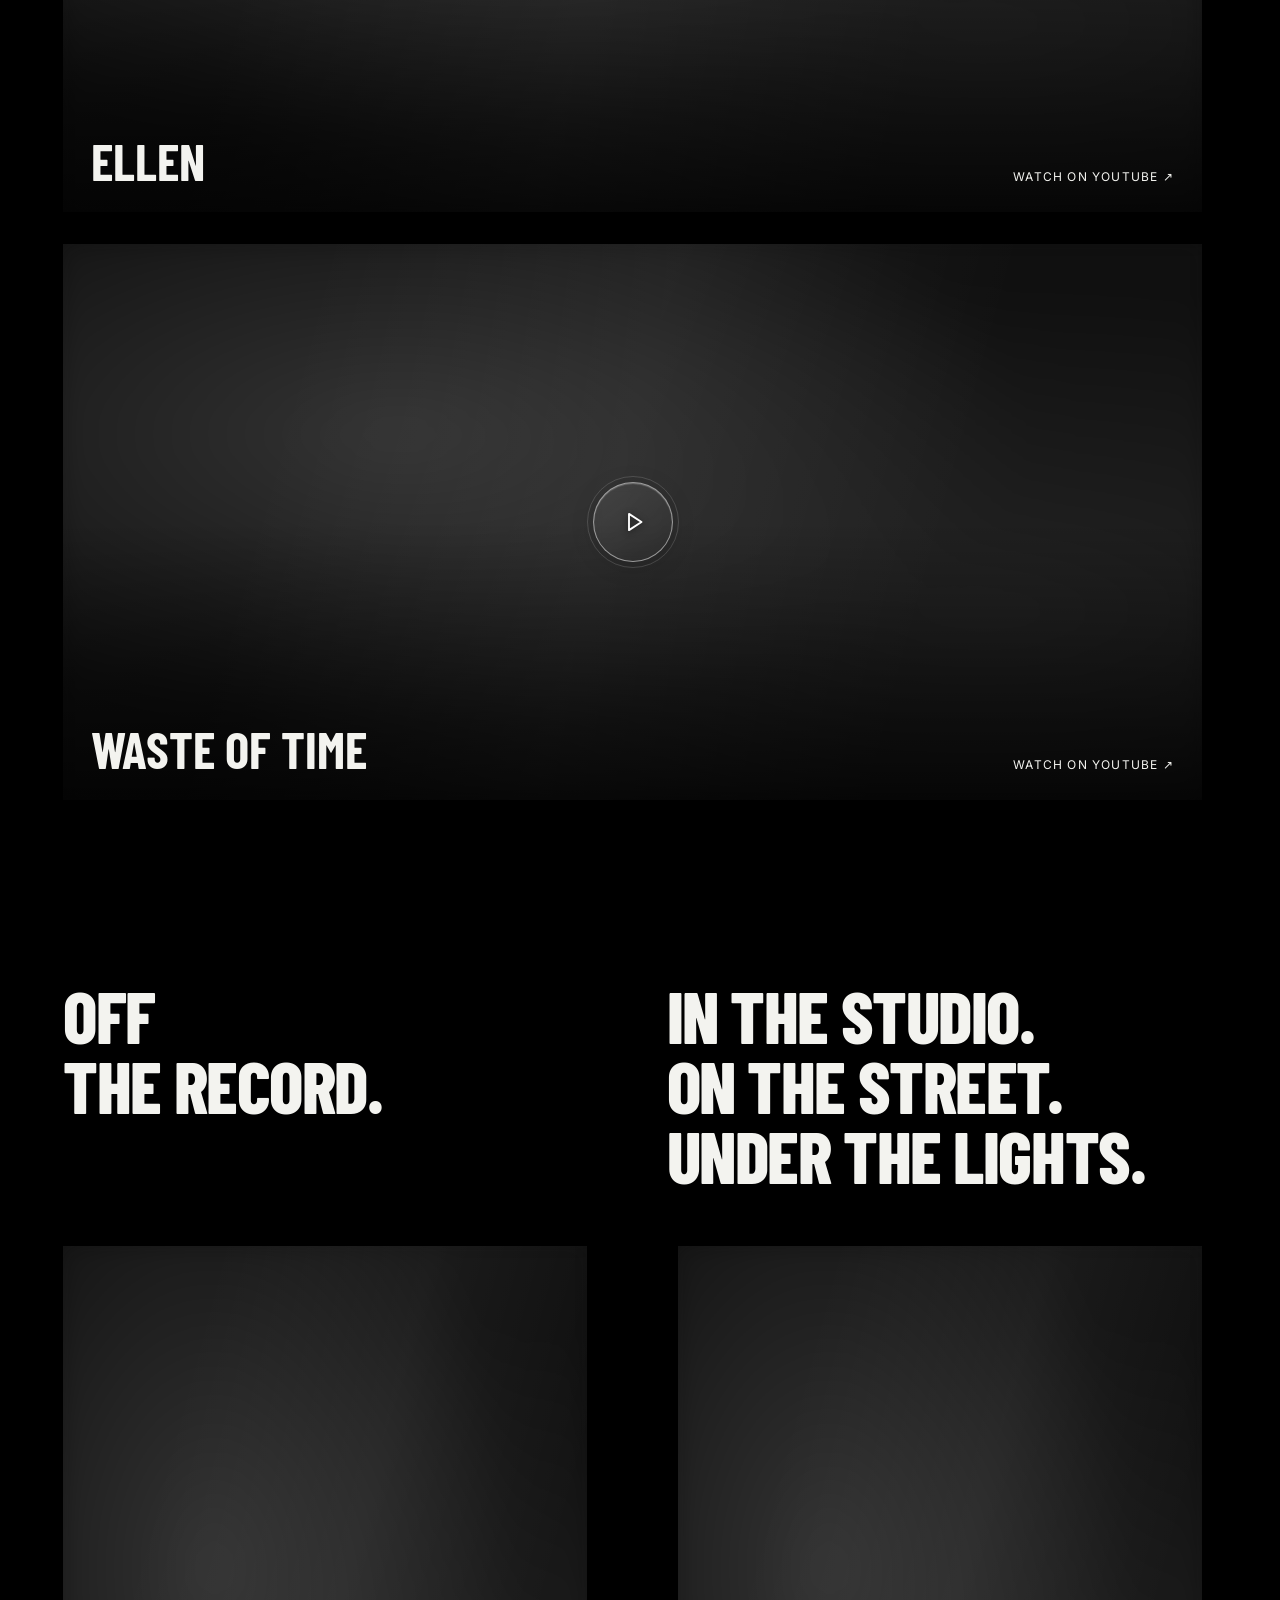
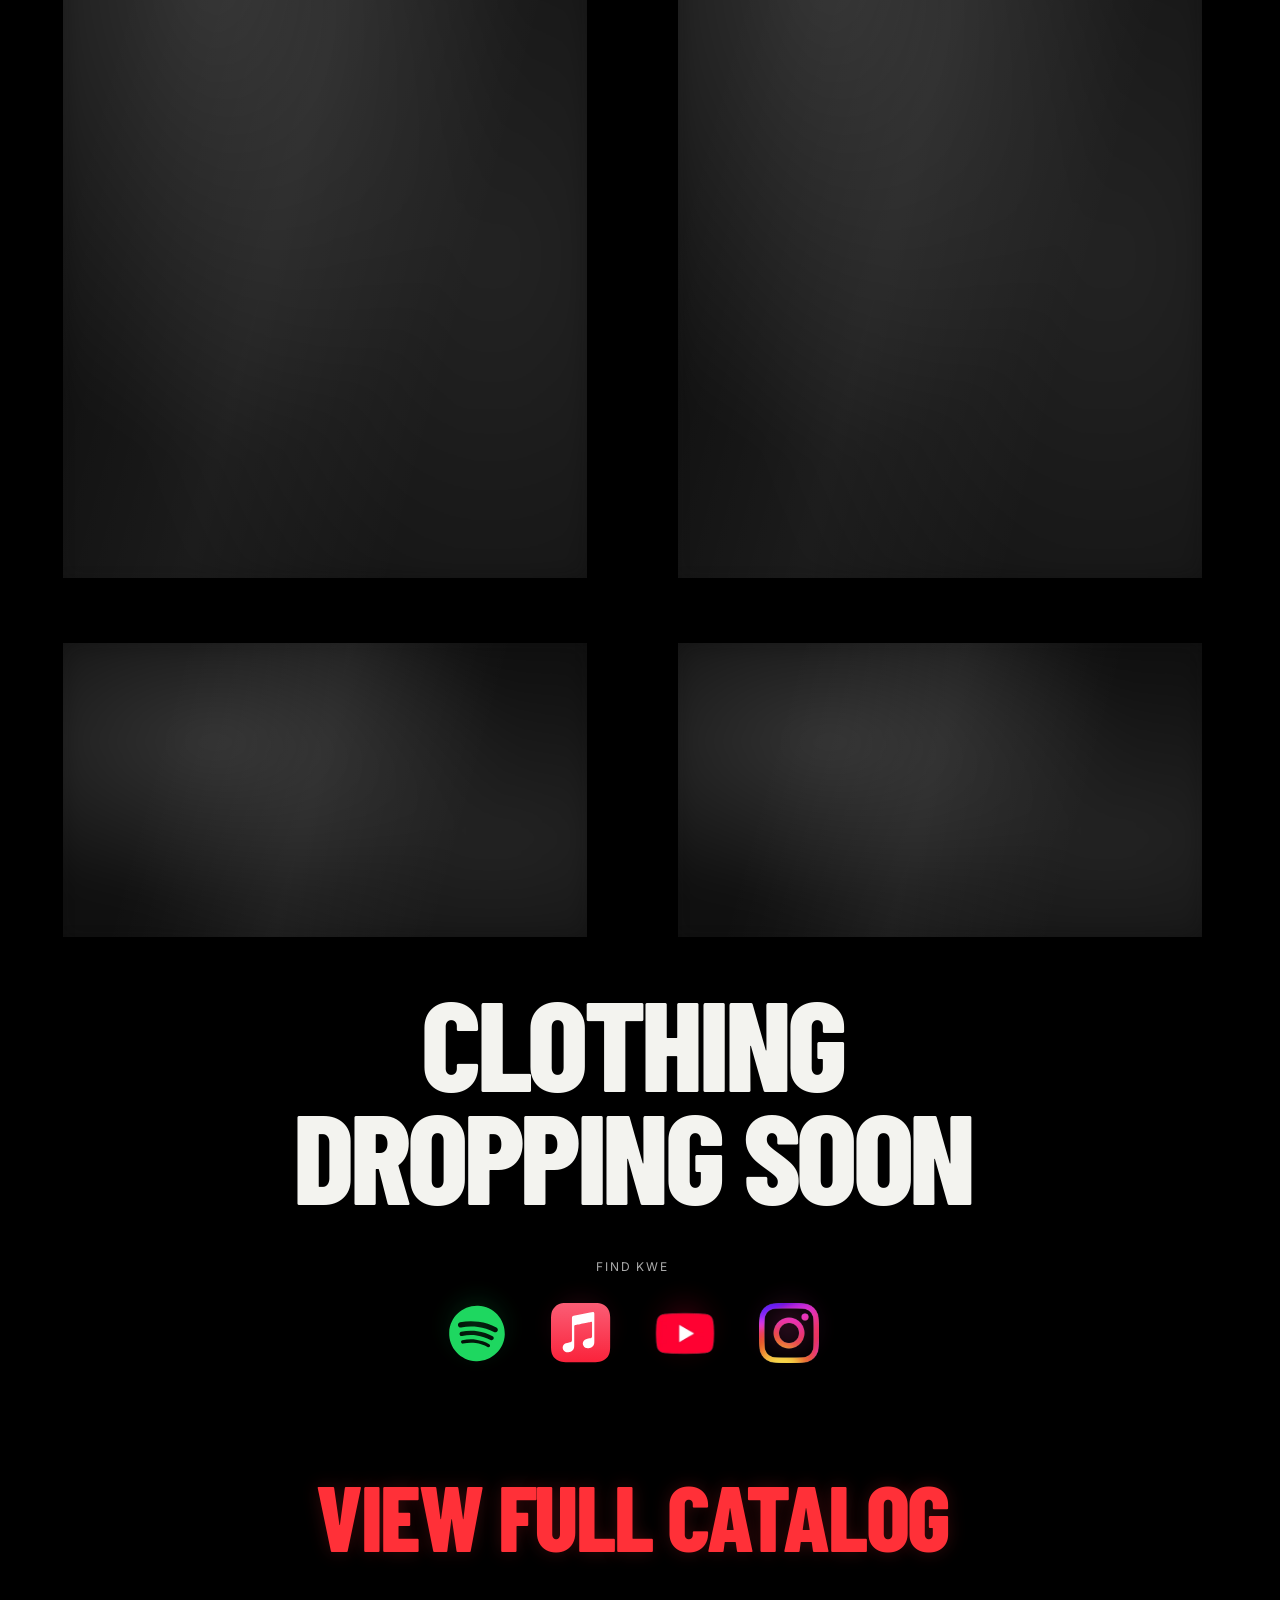
==== commit 4e63e610: "Keep white experience button with translucent play control" ====
--- a/demo-v3/index.html
+++ b/demo-v3/index.html
@@ -1,7 +1,7 @@
 <!doctype html>
 <html lang="en" class="mock-settled"><head><base href="/"><meta name="robots" content="noindex,nofollow"><meta charset="utf-8"><meta name="viewport" content="width=device-width,initial-scale=1"><title>SAINT KWE</title><meta name="description" content="Music, visuals and photographs from Saint Kwe. Listen to 529 and watch WHO DEM BOYS."><meta name="theme-color" content="#000000"><link rel="icon" href="data:image/svg+xml,%3Csvg xmlns='http://www.w3.org/2000/svg' viewBox='0 0 32 32'%3E%3Crect width='32' height='32' fill='black'/%3E%3Cpath d='M7 5h5v9l9-9h7L17 16l11 11h-7l-9-9v9H7z' fill='white'/%3E%3C/svg%3E"><script src="app.js?v=optimized-20260921" defer></script>
 
-<script src="/demo-v3/route-transition.js?v=playback-v3-20260922"></script><script src="media-loading.js?v=ahead-of-scroll-20260924" defer></script><noscript><style>img[data-src]{display:none}</style></noscript><link rel="stylesheet" href="index.bundle.css?v=experience-dark-20260924"><link rel="stylesheet" href="fonts.css"></head>
+<script src="/demo-v3/route-transition.js?v=playback-v3-20260922"></script><script src="media-loading.js?v=ahead-of-scroll-20260924" defer></script><noscript><style>img[data-src]{display:none}</style></noscript><link rel="stylesheet" href="index.bundle.css?v=transparent-play-20260924"><link rel="stylesheet" href="fonts.css"></head>
 <body data-front="3"><script src="/demo-v3/intro-selected.js?v=first-demo-trace-20260924"></script><a class="skip" href="#main">Skip to content</a>
 
 <main id="main">
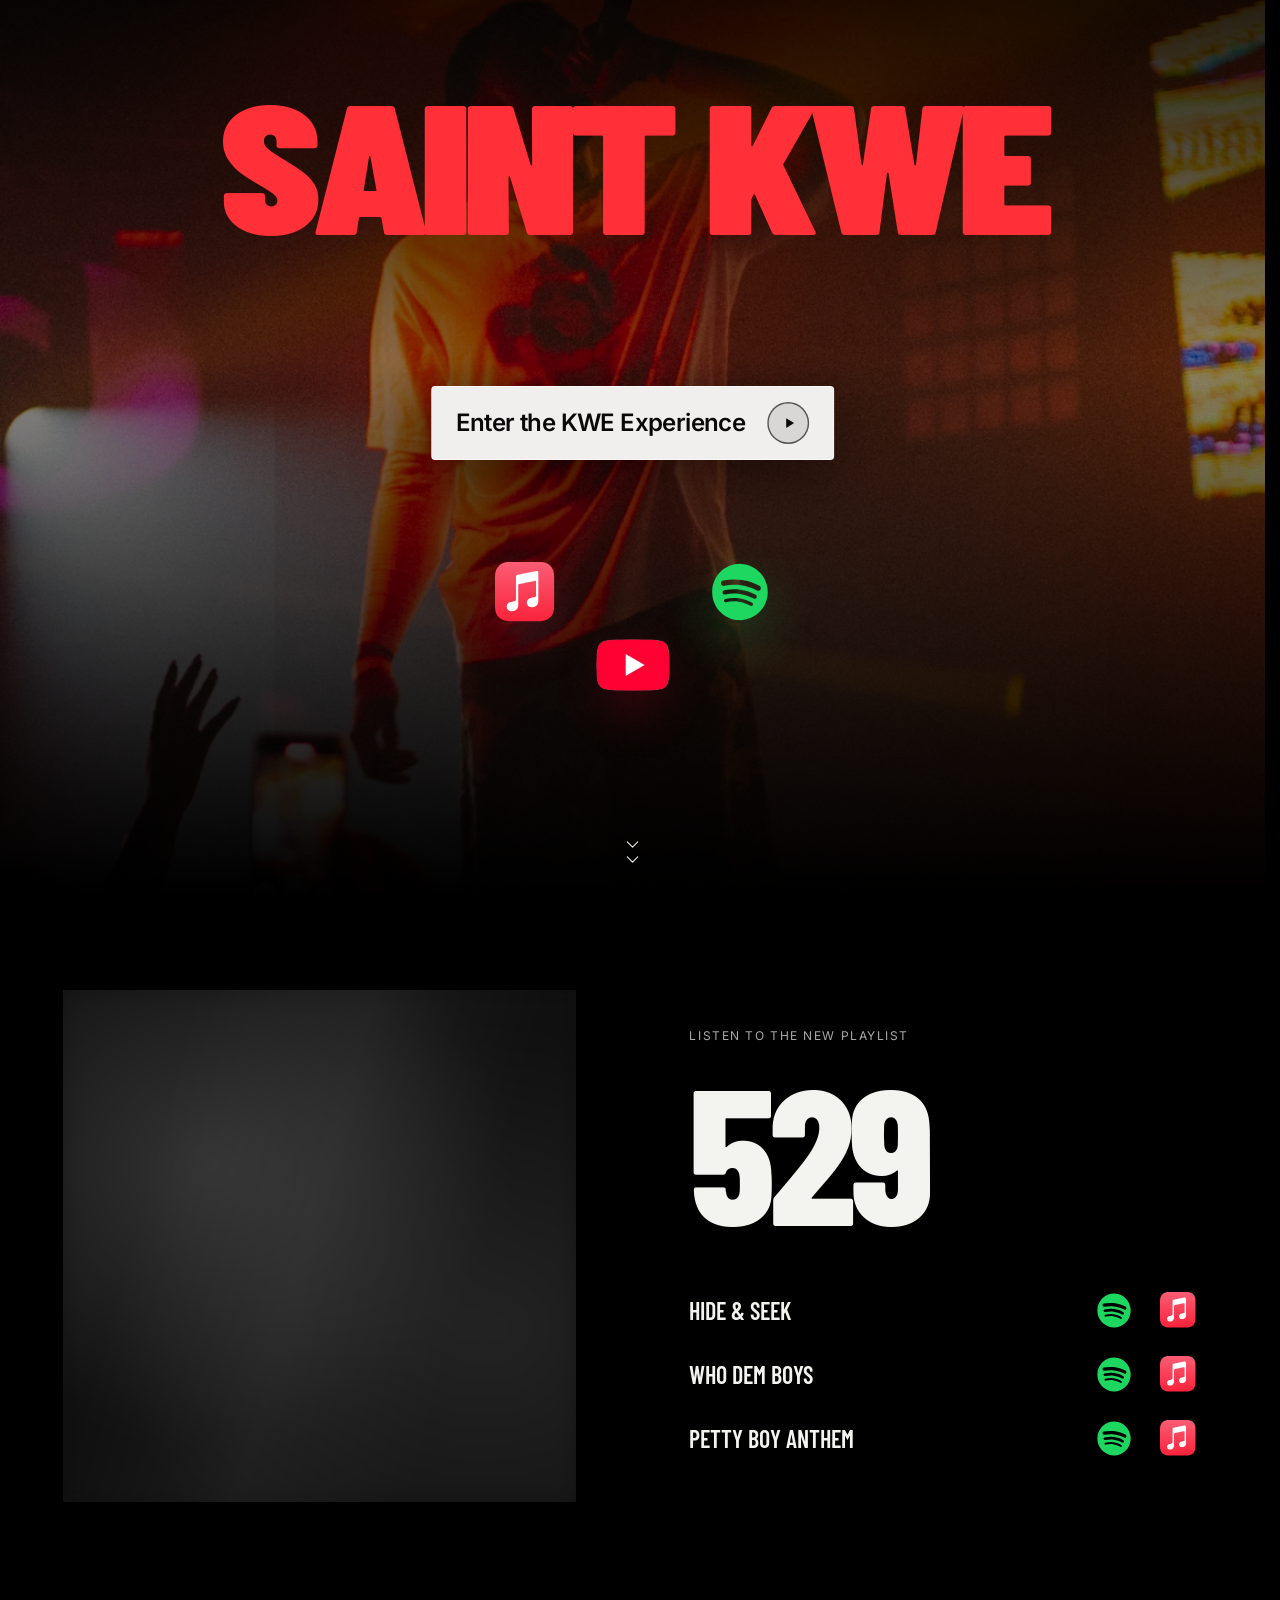
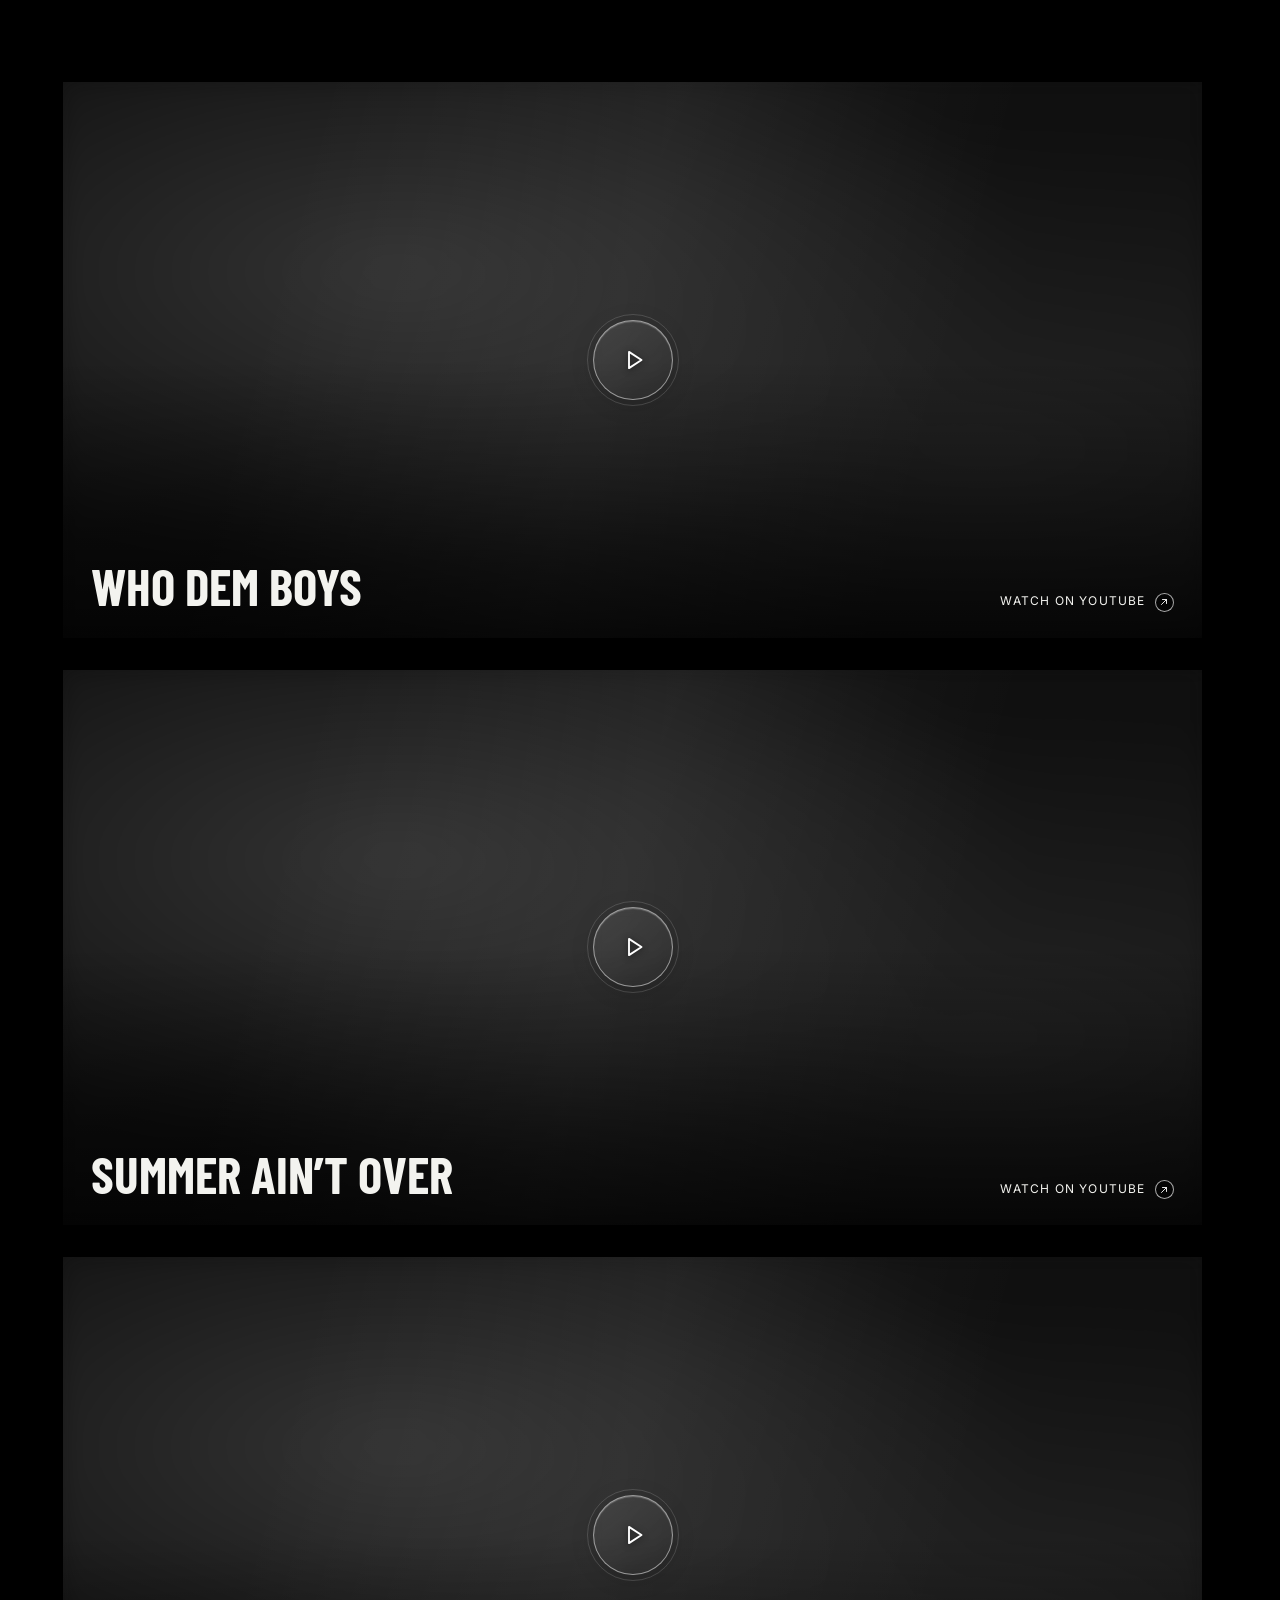
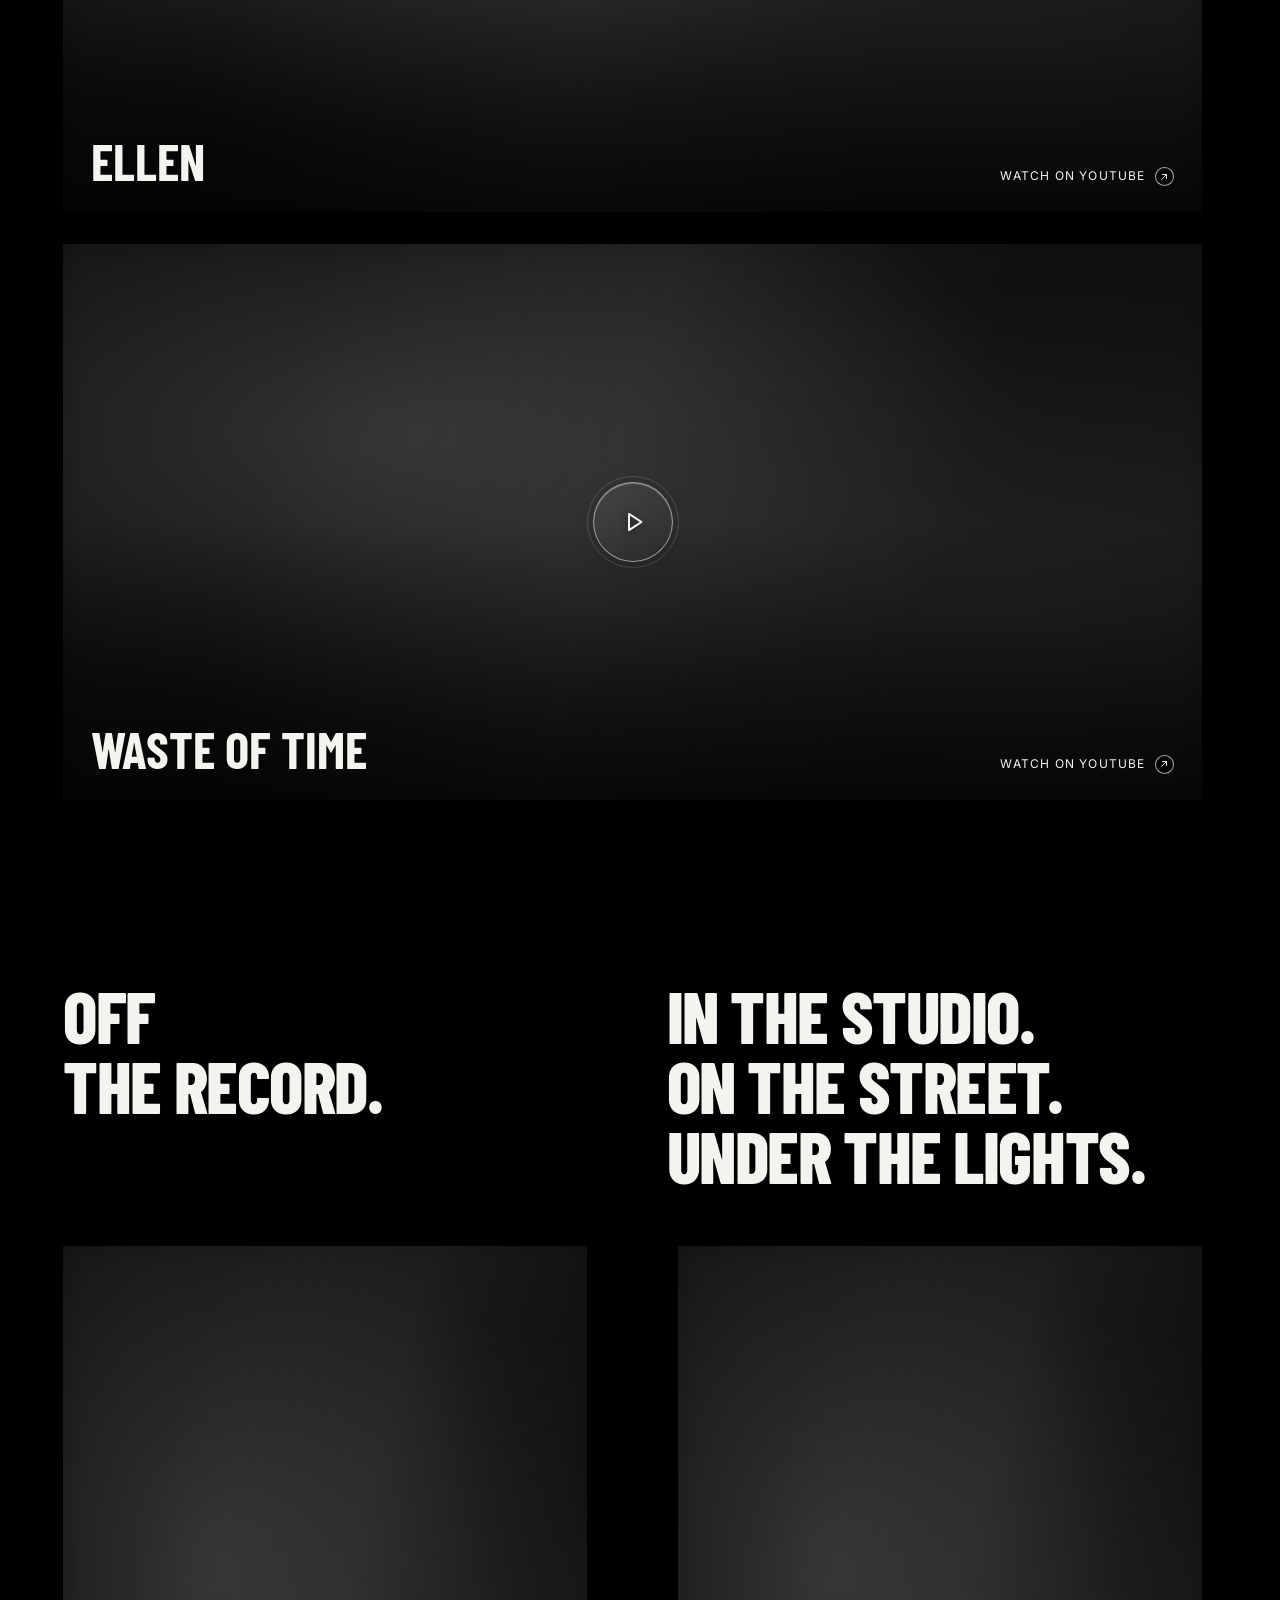
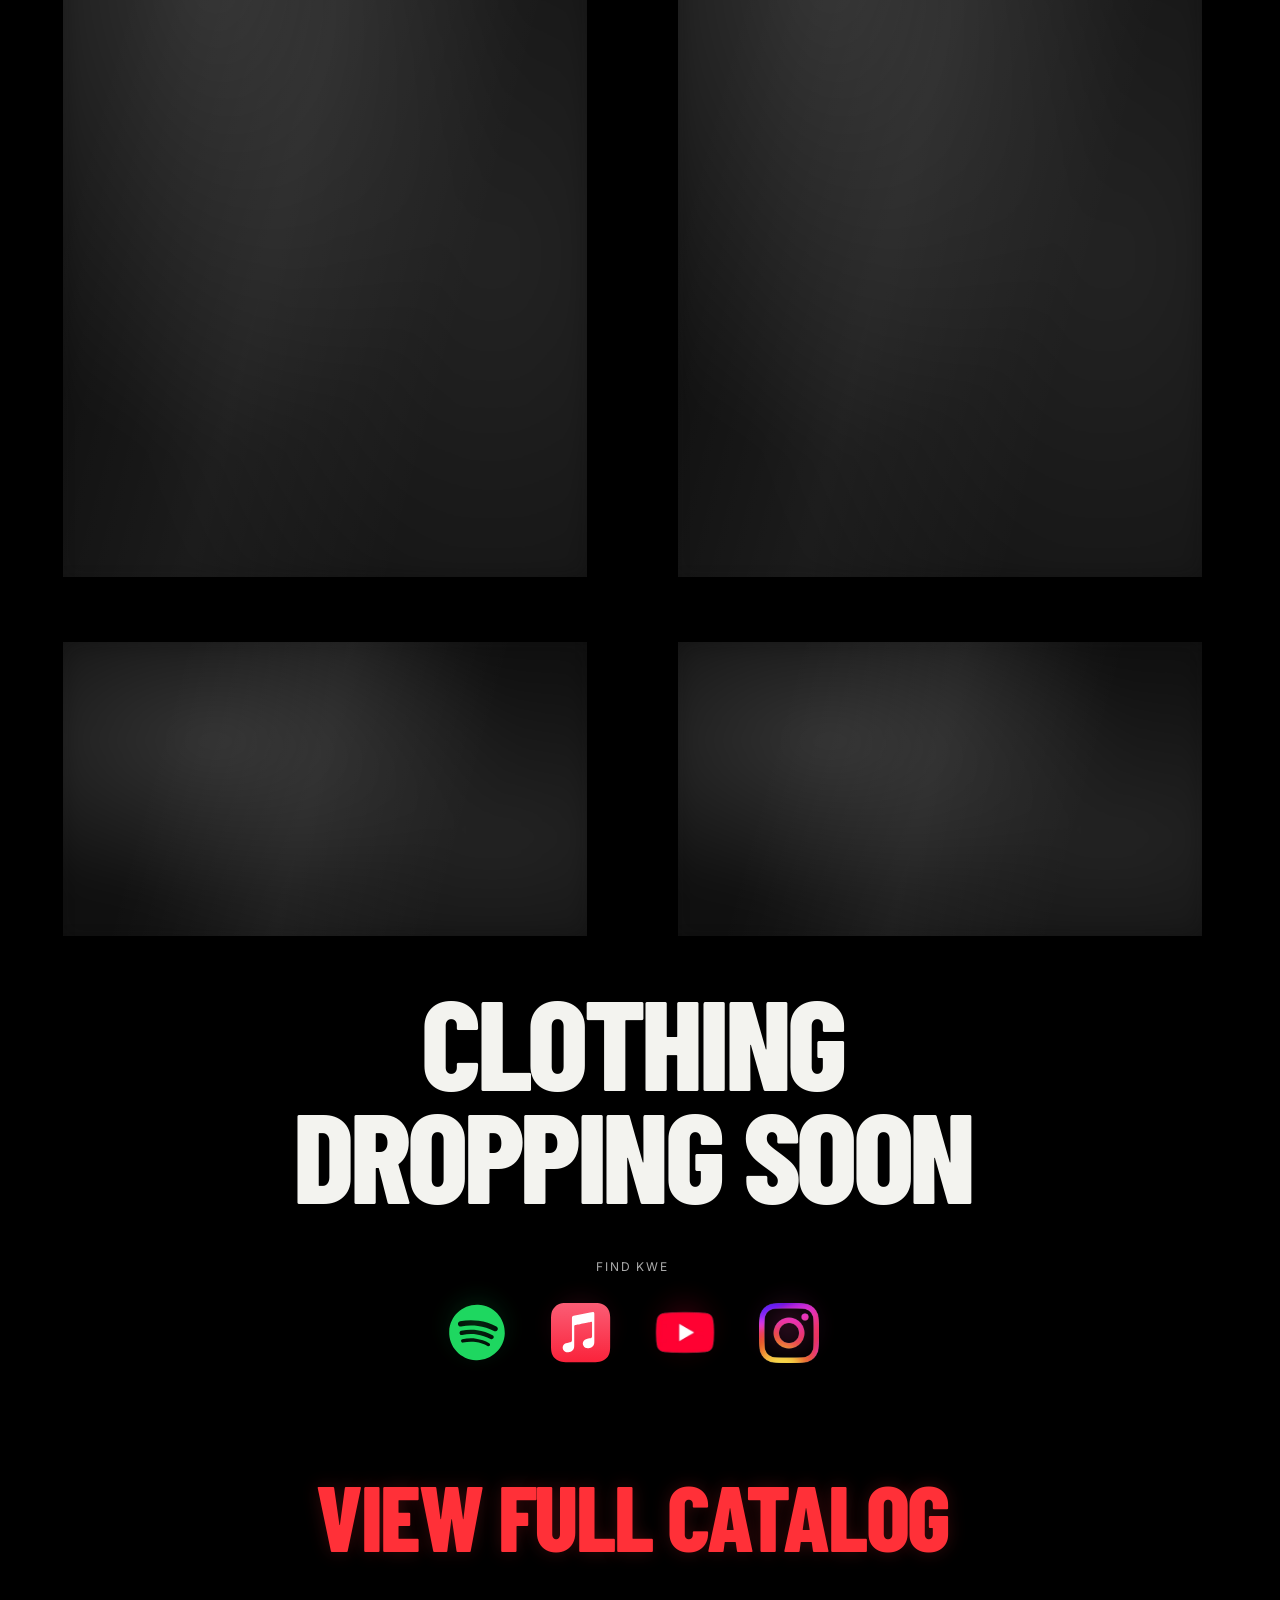
==== commit 65d86ebb: "Replace text arrows with SVG icons across KWE site" ====
--- a/demo-v3/index.html
+++ b/demo-v3/index.html
@@ -1,14 +1,14 @@
 <!doctype html>
 <html lang="en" class="mock-settled"><head><base href="/"><meta name="robots" content="noindex,nofollow"><meta charset="utf-8"><meta name="viewport" content="width=device-width,initial-scale=1"><title>SAINT KWE</title><meta name="description" content="Music, visuals and photographs from Saint Kwe. Listen to 529 and watch WHO DEM BOYS."><meta name="theme-color" content="#000000"><link rel="icon" href="data:image/svg+xml,%3Csvg xmlns='http://www.w3.org/2000/svg' viewBox='0 0 32 32'%3E%3Crect width='32' height='32' fill='black'/%3E%3Cpath d='M7 5h5v9l9-9h7L17 16l11 11h-7l-9-9v9H7z' fill='white'/%3E%3C/svg%3E"><script src="app.js?v=optimized-20260921" defer></script>
 
-<script src="/demo-v3/route-transition.js?v=playback-v3-20260922"></script><script src="media-loading.js?v=ahead-of-scroll-20260924" defer></script><noscript><style>img[data-src]{display:none}</style></noscript><link rel="stylesheet" href="index.bundle.css?v=transparent-play-20260924"><link rel="stylesheet" href="fonts.css"></head>
+<script src="/demo-v3/route-transition.js?v=playback-v3-20260922"></script><script src="media-loading.js?v=ahead-of-scroll-20260924" defer></script><noscript><style>img[data-src]{display:none}</style></noscript><link rel="stylesheet" href="index.bundle.css?v=svg-arrows-20260924"><link rel="stylesheet" href="fonts.css"></head>
 <body data-front="3"><script src="/demo-v3/intro-selected.js?v=first-demo-trace-20260924"></script><a class="skip" href="#main">Skip to content</a>
 
 <main id="main">
-<section class="hero" aria-labelledby="artist"><div class="front-visual" aria-hidden="true"><img src="assets/optimized/hero-dsc08252.webp" alt="" width="1152" height="2048" srcset="assets/optimized/hero-640.webp 640w, assets/optimized/hero-dsc08252.webp 1152w" sizes="100vw" decoding="async"></div><div class="wordmark-stage"><h1 id="artist">SAINT KWE</h1><button class="wordmark-motion" type="button" hidden>Pause motion</button><a class="wordmark-scroll" href="#listen">SCROLL TO LISTEN <span aria-hidden="true">↓</span></a></div><div class="hero-grid" id="listen" role="region" aria-label="Listen on these platforms" tabindex="-1"><div class="hero-copy"><div class="platform-group"><div class="platform-links"><a class="platform-link" href="https://music.apple.com/au/album/529/6788612666" aria-label="Apple Music" title="Apple Music" style="--link-order:0"><span class="platform-art"><img src="assets/apple-music-color.svg" alt="" width="32" height="32"></span></a><a class="platform-link" href="https://open.spotify.com/album/1tXWlbsSiI3O5Lf4TgTcnV" aria-label="Spotify" title="Spotify" style="--link-order:1"><span class="platform-art"><img src="assets/spotify-color.svg" alt="" width="32" height="32"></span></a><a class="platform-link" href="https://www.youtube.com/@saintkwe/videos" aria-label="YouTube" title="YouTube" style="--link-order:2"><span class="platform-art"><img src="assets/optimized/youtube-color.webp" alt="" width="32" height="32"></span></a></div></div><a class="flight-launch" href="/demo-v3/flight.html?launch=1"><span class="flight-launch-title">Enter the KWE Experience</span><span class="flight-launch-icon" aria-hidden="true"><svg viewBox="0 0 24 24" fill="none" focusable="false"><path d="M8 5.5 18.5 12 8 18.5V5.5Z" fill="currentColor"/></svg></span></a><a class="scroll-cue scroll-cue-clean" href="#music" aria-label="Scroll down to music"><svg viewBox="0 0 24 24" fill="none" stroke="currentColor" stroke-width="1.25" stroke-linecap="round" stroke-linejoin="round" aria-hidden="true"><path d="m6 9 6 6 6-6"/></svg><svg viewBox="0 0 24 24" fill="none" stroke="currentColor" stroke-width="1.25" stroke-linecap="round" stroke-linejoin="round" aria-hidden="true"><path d="m6 9 6 6 6-6"/></svg></a></div><figure class="hero-portrait"><span class="media-frame"><img data-src="assets/optimized/hero-1280.webp" data-srcset="assets/optimized/hero-640.webp 640w, assets/optimized/hero-1280.webp 1280w" sizes="(max-width:600px) 90vw, 55vw" width="1280" height="1280" alt="Black-and-white profile portrait of Kwe wearing a cap"><noscript><img src="assets/optimized/hero-1280.webp" srcset="assets/optimized/hero-640.webp 640w, assets/optimized/hero-1280.webp 1280w" sizes="(max-width:600px) 90vw, 55vw" width="1280" height="1280" alt="Black-and-white profile portrait of Kwe wearing a cap" loading="lazy"></noscript></span></figure></div></section>
+<section class="hero" aria-labelledby="artist"><div class="front-visual" aria-hidden="true"><img src="assets/optimized/hero-dsc08252.webp" alt="" width="1152" height="2048" srcset="assets/optimized/hero-640.webp 640w, assets/optimized/hero-dsc08252.webp 1152w" sizes="100vw" decoding="async"></div><div class="wordmark-stage"><h1 id="artist">SAINT KWE</h1><button class="wordmark-motion" type="button" hidden>Pause motion</button><a class="wordmark-scroll" href="#listen">SCROLL TO LISTEN <svg aria-hidden="true" width="14" height="14" viewBox="0 0 24 24" fill="none" stroke="currentColor" stroke-width="1.8" stroke-linecap="round" stroke-linejoin="round" focusable="false"><path d="M12 5v14m-6-6 6 6 6-6"/></svg></a></div><div class="hero-grid" id="listen" role="region" aria-label="Listen on these platforms" tabindex="-1"><div class="hero-copy"><div class="platform-group"><div class="platform-links"><a class="platform-link" href="https://music.apple.com/au/album/529/6788612666" aria-label="Apple Music" title="Apple Music" style="--link-order:0"><span class="platform-art"><img src="assets/apple-music-color.svg" alt="" width="32" height="32"></span></a><a class="platform-link" href="https://open.spotify.com/album/1tXWlbsSiI3O5Lf4TgTcnV" aria-label="Spotify" title="Spotify" style="--link-order:1"><span class="platform-art"><img src="assets/spotify-color.svg" alt="" width="32" height="32"></span></a><a class="platform-link" href="https://www.youtube.com/@saintkwe/videos" aria-label="YouTube" title="YouTube" style="--link-order:2"><span class="platform-art"><img src="assets/optimized/youtube-color.webp" alt="" width="32" height="32"></span></a></div></div><a class="flight-launch" href="/demo-v3/flight.html?launch=1"><span class="flight-launch-title">Enter the KWE Experience</span><span class="flight-launch-icon" aria-hidden="true"><svg viewBox="0 0 24 24" fill="none" focusable="false"><path d="M8 5.5 18.5 12 8 18.5V5.5Z" fill="currentColor"/></svg></span></a><a class="scroll-cue scroll-cue-clean" href="#music" aria-label="Scroll down to music"><svg viewBox="0 0 24 24" fill="none" stroke="currentColor" stroke-width="1.25" stroke-linecap="round" stroke-linejoin="round" aria-hidden="true"><path d="m6 9 6 6 6-6"/></svg><svg viewBox="0 0 24 24" fill="none" stroke="currentColor" stroke-width="1.25" stroke-linecap="round" stroke-linejoin="round" aria-hidden="true"><path d="m6 9 6 6 6-6"/></svg></a></div><figure class="hero-portrait"><span class="media-frame"><img data-src="assets/optimized/hero-1280.webp" data-srcset="assets/optimized/hero-640.webp 640w, assets/optimized/hero-1280.webp 1280w" sizes="(max-width:600px) 90vw, 55vw" width="1280" height="1280" alt="Black-and-white profile portrait of Kwe wearing a cap"><noscript><img src="assets/optimized/hero-1280.webp" srcset="assets/optimized/hero-640.webp 640w, assets/optimized/hero-1280.webp 1280w" sizes="(max-width:600px) 90vw, 55vw" width="1280" height="1280" alt="Black-and-white profile portrait of Kwe wearing a cap" loading="lazy"></noscript></span></figure></div></section>
 <section class="music section" id="music" aria-labelledby="music-title"><div class="music-grid"><div class="cover"><span class="media-frame"><img data-src="assets/optimized/cover-1280.webp" data-srcset="assets/optimized/cover-640.webp 640w, assets/optimized/cover-1280.webp 1280w" sizes="(max-width:900px) 90vw, 40vw" width="1280" height="1280" alt="529 artwork"><noscript><img src="assets/optimized/cover-1280.webp" srcset="assets/optimized/cover-640.webp 640w, assets/optimized/cover-1280.webp 1280w" sizes="(max-width:900px) 90vw, 40vw" loading="lazy" width="1280" height="1280" alt="529 artwork"></noscript></span></div><div class="music-copy"><span class="section-tag">LISTEN TO THE NEW PLAYLIST</span><h2 id="music-title">529</h2><div class="release-list tracklist-preview"><div class="track-row"><h3>HIDE &amp; SEEK</h3><div class="track-platforms"><a href="https://open.spotify.com/track/2u8AzHIk5EDLsyPBJLO5Ro" aria-label="Listen to HIDE &amp; SEEK on Spotify" title="Spotify"><img src="assets/spotify-color.svg" alt="" width="36" height="36"></a><a href="https://music.apple.com/au/album/hide-seek/6788612666?i=6788612670&amp;uo=4" aria-label="Listen to HIDE &amp; SEEK on Apple Music" title="Apple Music"><img src="assets/apple-music-color.svg" alt="" width="36" height="36"></a></div></div><div class="track-row"><h3>WHO DEM BOYS</h3><div class="track-platforms"><a href="https://open.spotify.com/track/46uTkcO5Z2K8yxvIJ4USFM" aria-label="Listen to WHO DEM BOYS on Spotify" title="Spotify"><img src="assets/spotify-color.svg" alt="" width="36" height="36"></a><a href="https://music.apple.com/au/album/who-dem-boys/6788612666?i=6788612671&amp;uo=4" aria-label="Listen to WHO DEM BOYS on Apple Music" title="Apple Music"><img src="assets/apple-music-color.svg" alt="" width="36" height="36"></a></div></div><div class="track-row"><h3>PETTY BOY ANTHEM</h3><div class="track-platforms"><a href="https://open.spotify.com/track/5oD4jXRlHrx4iXZxvp73Er" aria-label="Listen to PETTY BOY ANTHEM on Spotify" title="Spotify"><img src="assets/spotify-color.svg" alt="" width="36" height="36"></a><a href="https://music.apple.com/au/album/petty-boy-anthem/6788612666?i=6788612673&amp;uo=4" aria-label="Listen to PETTY BOY ANTHEM on Apple Music" title="Apple Music"><img src="assets/apple-music-color.svg" alt="" width="36" height="36"></a></div></div></div></div></div></section>
 
-<section class="section visuals" id="visuals" aria-label="Music videos"><a class="video-feature" href="https://www.youtube.com/watch?v=b9i6DAuP5qw" aria-label="Watch WHO DEM BOYS on YouTube"><span class="media-frame"><img data-src="assets/b9i6DAuP5qw-hd.jpg" width="1280" height="720" alt="WHO DEM BOYS music video thumbnail"><noscript><img src="assets/b9i6DAuP5qw-hd.jpg" width="1280" height="720" loading="lazy" alt="WHO DEM BOYS music video thumbnail"></noscript></span><span class="play-circle" aria-hidden="true"><svg viewBox="0 0 24 24" fill="none" aria-hidden="true"><path d="M8 5.5 18 12 8 18.5V5.5Z" stroke="currentColor" stroke-width="1.5" stroke-linejoin="round"/></svg></span><span class="video-caption"><strong>WHO DEM BOYS</strong><span>WATCH ON YOUTUBE ↗</span></span></a><a class="video-feature" style="margin-top:32px" href="https://www.youtube.com/watch?v=e_RMY3Msjro" aria-label="Watch SUMMER AIN’T OVER on YouTube"><span class="media-frame"><img data-src="assets/optimized/e_RMY3Msjro-hd.webp" width="1280" height="720" alt="SUMMER AIN’T OVER music video thumbnail"><noscript><img src="assets/optimized/e_RMY3Msjro-hd.webp" width="1280" height="720" loading="lazy" alt="SUMMER AIN’T OVER music video thumbnail"></noscript></span><span class="play-circle" aria-hidden="true"><svg viewBox="0 0 24 24" fill="none" aria-hidden="true"><path d="M8 5.5 18 12 8 18.5V5.5Z" stroke="currentColor" stroke-width="1.5" stroke-linejoin="round"/></svg></span><span class="video-caption"><strong>SUMMER AIN’T OVER</strong><span>WATCH ON YOUTUBE ↗</span></span></a><a class="video-feature" style="margin-top:32px" href="https://www.youtube.com/watch?v=nfWzHNK-rkg" aria-label="Watch ELLEN on YouTube"><span class="media-frame"><img data-src="assets/optimized/nfWzHNK-rkg-hd.webp" alt="ELLEN video thumbnail" width="1280" height="720"><noscript><img src="assets/optimized/nfWzHNK-rkg-hd.webp" alt="ELLEN video thumbnail" width="1280" height="720" loading="lazy"></noscript></span><span class="play-circle" aria-hidden="true"><svg viewBox="0 0 24 24" fill="none" aria-hidden="true"><path d="M8 5.5 18 12 8 18.5V5.5Z" stroke="currentColor" stroke-width="1.5" stroke-linejoin="round"/></svg></span><span class="video-caption"><strong>ELLEN</strong><span>WATCH ON YOUTUBE ↗</span></span></a><a class="video-feature" style="margin-top:32px" href="https://www.youtube.com/watch?v=I3dgDW-hsuA" aria-label="Watch WASTE OF TIME on YouTube"><span class="media-frame"><img data-src="assets/I3dgDW-hsuA-hd.jpg" alt="WASTE OF TIME video thumbnail" width="1280" height="720"><noscript><img src="assets/I3dgDW-hsuA-hd.jpg" alt="WASTE OF TIME video thumbnail" width="1280" height="720" loading="lazy"></noscript></span><span class="play-circle" aria-hidden="true"><svg viewBox="0 0 24 24" fill="none" aria-hidden="true"><path d="M8 5.5 18 12 8 18.5V5.5Z" stroke="currentColor" stroke-width="1.5" stroke-linejoin="round"/></svg></span><span class="video-caption"><strong>WASTE OF TIME</strong><span>WATCH ON YOUTUBE ↗</span></span></a></section>
+<section class="section visuals" id="visuals" aria-label="Music videos"><a class="video-feature" href="https://www.youtube.com/watch?v=b9i6DAuP5qw" aria-label="Watch WHO DEM BOYS on YouTube"><span class="media-frame"><img data-src="assets/b9i6DAuP5qw-hd.jpg" width="1280" height="720" alt="WHO DEM BOYS music video thumbnail"><noscript><img src="assets/b9i6DAuP5qw-hd.jpg" width="1280" height="720" loading="lazy" alt="WHO DEM BOYS music video thumbnail"></noscript></span><span class="play-circle" aria-hidden="true"><svg viewBox="0 0 24 24" fill="none" aria-hidden="true"><path d="M8 5.5 18 12 8 18.5V5.5Z" stroke="currentColor" stroke-width="1.5" stroke-linejoin="round"/></svg></span><span class="video-caption"><strong>WHO DEM BOYS</strong><span>WATCH ON YOUTUBE <span class="video-arrow" aria-hidden="true"><svg viewBox="0 0 24 24" fill="none" stroke="currentColor" stroke-width="1.8" stroke-linecap="round" stroke-linejoin="round" focusable="false"><path d="M7 17 17 7M9 7h8v8"/></svg></span></span></span></a><a class="video-feature" style="margin-top:32px" href="https://www.youtube.com/watch?v=e_RMY3Msjro" aria-label="Watch SUMMER AIN’T OVER on YouTube"><span class="media-frame"><img data-src="assets/optimized/e_RMY3Msjro-hd.webp" width="1280" height="720" alt="SUMMER AIN’T OVER music video thumbnail"><noscript><img src="assets/optimized/e_RMY3Msjro-hd.webp" width="1280" height="720" loading="lazy" alt="SUMMER AIN’T OVER music video thumbnail"></noscript></span><span class="play-circle" aria-hidden="true"><svg viewBox="0 0 24 24" fill="none" aria-hidden="true"><path d="M8 5.5 18 12 8 18.5V5.5Z" stroke="currentColor" stroke-width="1.5" stroke-linejoin="round"/></svg></span><span class="video-caption"><strong>SUMMER AIN’T OVER</strong><span>WATCH ON YOUTUBE <span class="video-arrow" aria-hidden="true"><svg viewBox="0 0 24 24" fill="none" stroke="currentColor" stroke-width="1.8" stroke-linecap="round" stroke-linejoin="round" focusable="false"><path d="M7 17 17 7M9 7h8v8"/></svg></span></span></span></a><a class="video-feature" style="margin-top:32px" href="https://www.youtube.com/watch?v=nfWzHNK-rkg" aria-label="Watch ELLEN on YouTube"><span class="media-frame"><img data-src="assets/optimized/nfWzHNK-rkg-hd.webp" alt="ELLEN video thumbnail" width="1280" height="720"><noscript><img src="assets/optimized/nfWzHNK-rkg-hd.webp" alt="ELLEN video thumbnail" width="1280" height="720" loading="lazy"></noscript></span><span class="play-circle" aria-hidden="true"><svg viewBox="0 0 24 24" fill="none" aria-hidden="true"><path d="M8 5.5 18 12 8 18.5V5.5Z" stroke="currentColor" stroke-width="1.5" stroke-linejoin="round"/></svg></span><span class="video-caption"><strong>ELLEN</strong><span>WATCH ON YOUTUBE <span class="video-arrow" aria-hidden="true"><svg viewBox="0 0 24 24" fill="none" stroke="currentColor" stroke-width="1.8" stroke-linecap="round" stroke-linejoin="round" focusable="false"><path d="M7 17 17 7M9 7h8v8"/></svg></span></span></span></a><a class="video-feature" style="margin-top:32px" href="https://www.youtube.com/watch?v=I3dgDW-hsuA" aria-label="Watch WASTE OF TIME on YouTube"><span class="media-frame"><img data-src="assets/I3dgDW-hsuA-hd.jpg" alt="WASTE OF TIME video thumbnail" width="1280" height="720"><noscript><img src="assets/I3dgDW-hsuA-hd.jpg" alt="WASTE OF TIME video thumbnail" width="1280" height="720" loading="lazy"></noscript></span><span class="play-circle" aria-hidden="true"><svg viewBox="0 0 24 24" fill="none" aria-hidden="true"><path d="M8 5.5 18 12 8 18.5V5.5Z" stroke="currentColor" stroke-width="1.5" stroke-linejoin="round"/></svg></span><span class="video-caption"><strong>WASTE OF TIME</strong><span>WATCH ON YOUTUBE <span class="video-arrow" aria-hidden="true"><svg viewBox="0 0 24 24" fill="none" stroke="currentColor" stroke-width="1.8" stroke-linecap="round" stroke-linejoin="round" focusable="false"><path d="M7 17 17 7M9 7h8v8"/></svg></span></span></span></a></section>
 <section class="section archive" id="archive" aria-labelledby="archive-title"><div class="archive-heading"><h2 id="archive-title">OFF<br>THE RECORD.</h2><p>In the studio.<br>On the street.<br>Under the lights.</p></div><div class="photo-grid">
 <figure class="photo concert"><span class="media-frame"><img data-src="assets/concert-cultrd-131-1280.jpg" data-srcset="assets/optimized/concert-cultrd-131-640.webp 640w, assets/concert-cultrd-131-1280.jpg 1280w" sizes="(max-width:360px) 90vw, 44vw" width="1186" height="2110" alt="Close-up of Kwe singing beneath red and orange stage lights" style="aspect-ratio:auto 1186 / 2110;height:auto"><noscript><img src="assets/concert-cultrd-131-1280.jpg" srcset="assets/optimized/concert-cultrd-131-640.webp 640w, assets/concert-cultrd-131-1280.jpg 1280w" sizes="(max-width:360px) 90vw, 44vw" width="1186" height="2110" loading="lazy" alt="Close-up of Kwe singing beneath red and orange stage lights" style="aspect-ratio:auto 1186 / 2110;height:auto"></noscript></span></figure>
 <figure class="photo concert"><span class="media-frame"><img data-src="assets/concert-cultrd-117-1280.jpg" data-srcset="assets/optimized/concert-cultrd-117-640.webp 640w, assets/concert-cultrd-117-1280.jpg 1280w" sizes="(max-width:360px) 90vw, 44vw" width="1186" height="2110" alt="Kwe performing beneath an orange spotlight" style="aspect-ratio:auto 1186 / 2110;height:auto"><noscript><img src="assets/concert-cultrd-117-1280.jpg" srcset="assets/optimized/concert-cultrd-117-640.webp 640w, assets/concert-cultrd-117-1280.jpg 1280w" sizes="(max-width:360px) 90vw, 44vw" width="1186" height="2110" loading="lazy" alt="Kwe performing beneath an orange spotlight" style="aspect-ratio:auto 1186 / 2110;height:auto"></noscript></span></figure>
